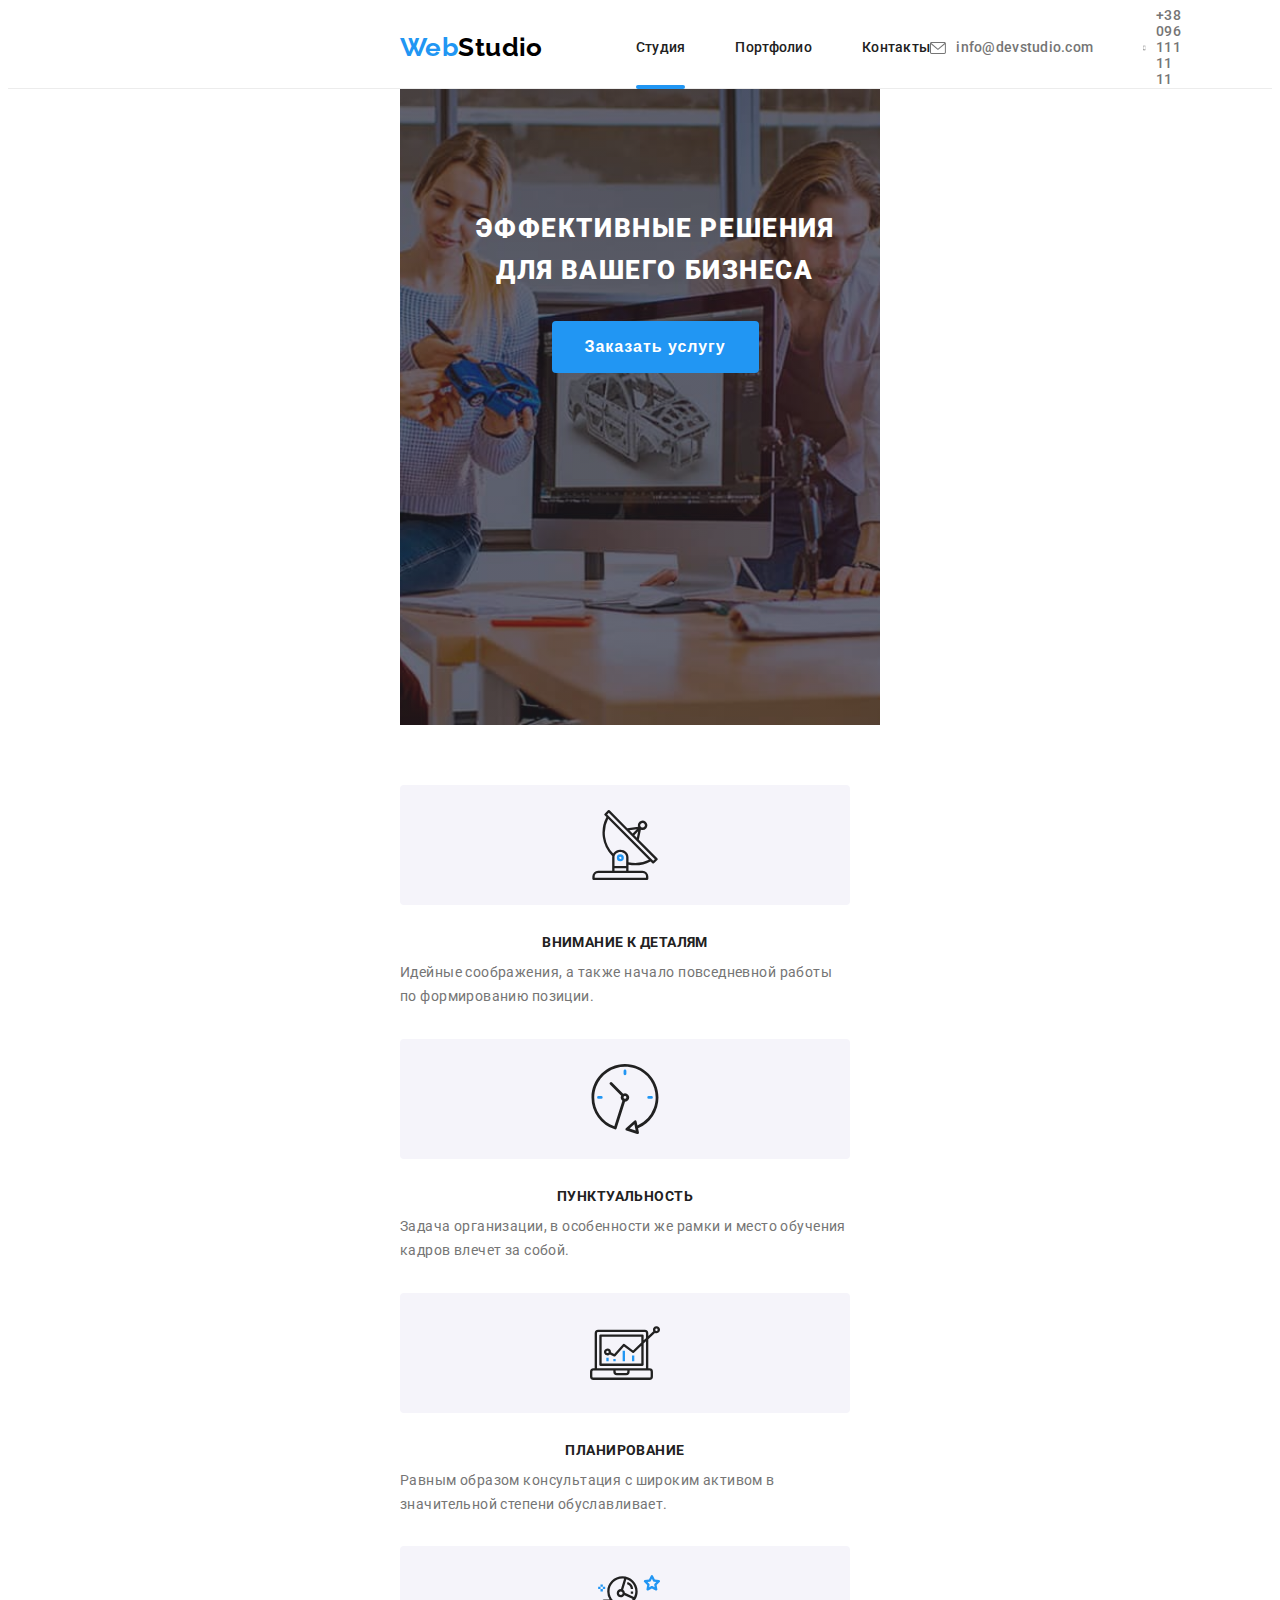
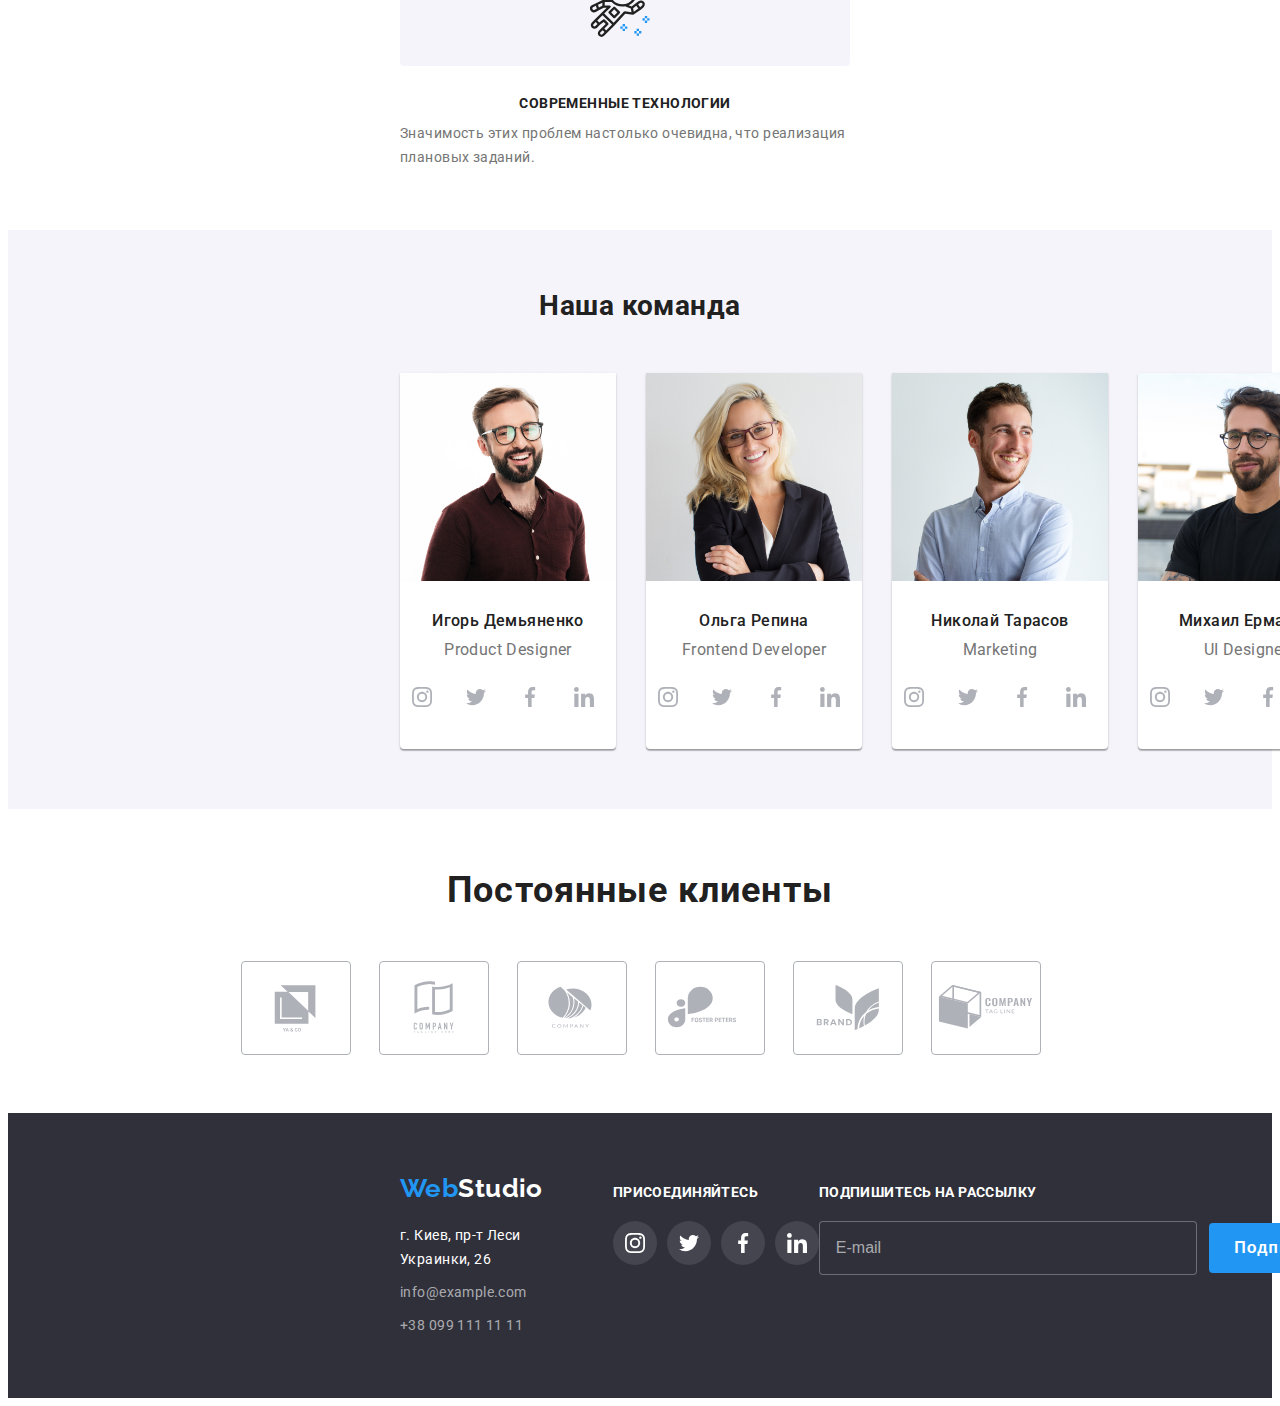
==== index.html @ e6d3505c "homework" ====
<!DOCTYPE html>
<html lang="ru">
<head>
    <meta charset="UTF-8">
    <meta http-equiv="X-UA-Compatible" content="IE=edge">
    <meta name="viewport" content="width=device-width, initial-scale=1.0">
    <title>WebStudio</title>
    <link rel="preconnect" href="https://fonts.googleapis.com">
    <link rel="preconnect" href="https://fonts.gstatic.com" crossorigin>
    <link href="https://fonts.googleapis.com/css2?family=Raleway:wght@700&family=Roboto:wght@400;500;700;900&display=swap"
        rel="stylesheet">
    <link rel="stylesheet" href="https://cdnjs.cloudflare.com/ajax/libs/modern-normalize/1.1.0/modern-normalize.min.css"
        integrity="sha512-wpPYUAdjBVSE4KJnH1VR1HeZfpl1ub8YT/NKx4PuQ5NmX2tKuGu6U/JRp5y+Y8XG2tV+wKQpNHVUX03MfMFn9Q=="
        crossorigin="anonymous" referrerpolicy="no-referrer"
    />
    <link rel="stylesheet" href="./portfolio.html">
    <link rel="stylesheet" href="./css/styles.css">
    <link rel="stylesheet" href="./css/main.min.css">
</head>
<body>
    <!--Шапка сайта-->
    <header class="header">
        <div class="container header__page">
            
                <a class="logo header__logo link" href=""><span class="logo__accent">Web</span>Studio</a>
                <nav class="nav">
                <ul class="nav__list list">
                    <li class="nav__item">
                        <a class="nav__link link current" href="./index.html" >Студия</a>
                    </li>
                    <li class="nav__item">
                        <a class="nav__link link" href="./portfolio.html" >Портфолио</a>
                    </li>
                    <li class="nav__item">
                        <a class="nav__link link" href="./index.html" >Контакты</a>
                    </li>
                </ul>
            </nav>
        
            <ul class="contacts list">
                <li class="contacts__item">
                    <a class="contacts__link link" href="mailto:info@devstudio.com">
                        <svg class="contacts__icon" width="16" height="12">
                            <use href="./images/symbol-defs.svg#icon-mail">
                            </use>
                        </svg>info@devstudio.com</a>
                </li>
                <li class="contacts__item">
                    <a class="contacts__link link" href="tel:+380961111111">
                        <svg class="contacts__icon" width="10" height="16">
                            <use href="./images/symbol-defs.svg#icon-smartphone">
                            </use>
                        </svg>+38 096 111 11 11</a>
                </li>
            </ul>
        </div>
    </header>

    <main>
        <section class="hero">
            <div class="container">
                <h1 class="hero__title ">Эффективные решения для вашего бизнеса</h1>
                <button class="hero__button" type="button" data-modal-open >Заказать услугу</button>
            </div>
        </section>

        <section class="benefits section">
            <div class="container">
                <h2 class="benefits__title visually-hidden">Наши преимущества</h2>
                <ul class="benefits__list list">
                    <li class="benefits__item">
                        <div class="benefits__icon">
                            <svg width="70" height="70">
                                <use href="./images/symbol-defs.svg#icon-antenna">
                                </use>
                            </svg>
                        </div>
                        <h3 class="benefits__top-text">Внимание к деталям</h3>
                        <p class="benefits__text">
                            Идейные соображения, а также начало повседневной работы по 
                            формированию позиции.
                        </p>
                    </li>
                    <li class="benefits__item">
                        <div class="benefits__icon">
                            <svg width="70" height="70">
                                <use href="./images/symbol-defs.svg#icon-clock">
                                </use>
                            </svg>
                        </div>
                        <h3 class="benefits__top-text">Пунктуальность</h3>
                        <p class="benefits__text">
                            Задача организации, в особенности же рамки и место 
                            обучения кадров влечет за собой.
                        </p>
                    </li>
                    <li class="benefits__item">
                        <div class="benefits__icon">
                            <svg width="70" height="70">
                                <use href="./images/symbol-defs.svg#icon-diagram">
                                </use>
                            </svg>
                        </div>
                        <h3 class="benefits__top-text">Планирование</h3>
                        <p class="benefits__text">
                            Равным образом консультация с широким активом в 
                            значительной степени обуславливает.
                        </p>
                    </li>
                    <li class="benefits__item">
                        <div class="benefits__icon">
                            <svg width="70" height="70">
                                <use href="./images/symbol-defs.svg#icon-astronaut">
                                </use>
                            </svg>
                        </div>
                        <h3 class="benefits__top-text">Современные технологии</h3>
                        <p class="benefits__text">
                            Значимость этих проблем настолько очевидна, что 
                            реализация плановых заданий.
                        </p>
                    </li> 
                </ul>
            </div>
        </section>

        <section class="about section">
            <div class="container">
                <h2 class="about__title">Чем мы занимаемся</h2>
                <ul class="about__list list">
                    <li class="about__item">
                        <img src="./images/img.jpg" alt="Разработка сайтов" width="370">
                        <p class="about__text">Десктопные приложения</p>
                    </li>
                    <li class="about__item">
                        <img src="./images/img(1).jpg" alt="Разработка приложений" width="370">
                        <p class="about__text">Мобильные приложения</p>
                    </li>
                    <li class="about__item">
                        <img src="./images/img(2).jpg" alt="Дизайн" width="370">
                        <p class="about__text">Дизайнерские решения</p>
                    </li>
                </ul>
            </div>
        </section>

        <section class="team section">
            <div class="container">
                <h2 class="team__title">Наша команда</h2>
                <ul class="team__list list">
                    <li class="team__item">
                        <img src="./images/игорь.jpg" alt="фото Игоря" width="270">
                        <div class="team__employee">
                            <h3 class="employee__top-text">Игорь Демьяненко</h3>
                            <p class="employee__text">Product Designer</p>
                            <ul class="employee__soc-list list">
                                <li class="employee__soc-item">
                                    <a href="" class="employee__soc-link link">
                                        <svg class="employee__soc-icon" width="20" height="20">
                                            <use href="./images/symbol-defs.svg#icon-instagram"></use>
                                        </svg>
                                    </a>
                                </li>
                                <li class="employee__soc-item">
                                    <a href="" class="employee__soc-link link">
                                        <svg class="employee__soc-icon" width="20" height="20">
                                            <use href="./images/symbol-defs.svg#icon-twitter"></use>
                                        </svg>
                                    </a>
                                </li>
                                <li class="employee__soc-item">
                                    <a href="" class="employee__soc-link link">
                                        <svg class="employee__soc-icon" width="20" height="20">
                                            <use href="./images/symbol-defs.svg#icon-facebook"></use>
                                        </svg>
                                    </a>
                                </li>
                                <li class="employee__soc-item">
                                    <a href="" class="employee__soc-link link">
                                        <svg class="employee__soc-icon" width="20" height="20">
                                            <use href="./images/symbol-defs.svg#icon-linkedin"></use>
                                        </svg>
                                    </a>
                                </li>
                            </ul>
                        </div>
                    </li>
                    <li class="team__item">
                        <img src="./images/ольга.jpg" alt="фото Ольги" width="270">
                        <div class="team__employee">
                            <h3 class="employee__top-text">Ольга Репина</h3>
                            <p class="employee__text">Frontend Developer</p>
                            <ul class="employee__soc-list list">
                                <li class="employee__soc-item">
                                    <a href="" class="employee__soc-link link">
                                        <svg class="employee__soc-icon" width="20" height="20">
                                            <use href="./images/symbol-defs.svg#icon-instagram"></use>
                                        </svg>
                                    </a>
                                </li>
                                <li class="employee__soc-item">
                                    <a href="" class="employee__soc-link link">
                                        <svg class="employee__soc-icon" width="20" height="20">
                                            <use href="./images/symbol-defs.svg#icon-twitter"></use>
                                        </svg>
                                    </a>
                                </li>
                                <li class="employee__soc-item">
                                    <a href="" class="employee__soc-link link">
                                        <svg class="employee__soc-icon" width="20" height="20">
                                            <use href="./images/symbol-defs.svg#icon-facebook"></use>
                                        </svg>
                                    </a>
                                </li>
                                <li class="employee__soc-item">
                                    <a href="" class="employee__soc-link link">
                                        <svg class="employee__soc-icon" width="20" height="20">
                                            <use href="./images/symbol-defs.svg#icon-linkedin"></use>
                                        </svg>
                                    </a>
                                </li>
                            </ul>
                        </div>
                    </li>
                    <li class="team__item">
                        <img src="./images/николай.jpg" alt="фото Николая" width="270">
                        <div class="team__employee">
                            <h3 class="employee__top-text">Николай Тарасов</h3>
                            <p class="employee__text">Marketing</p>
                            <ul class="employee__soc-list list">
                                <li class="employee__soc-item">
                                    <a href="" class="employee__soc-link link">
                                        <svg class="employee__soc-icon" width="20" height="20">
                                            <use href="./images/symbol-defs.svg#icon-instagram"></use>
                                        </svg>
                                    </a>
                                </li>
                                <li class="employee__soc-item">
                                    <a href="" class="employee__soc-link link">
                                        <svg class="employee__soc-icon" width="20" height="20">
                                            <use href="./images/symbol-defs.svg#icon-twitter"></use>
                                        </svg>
                                    </a>
                                </li>
                                <li class="employee__soc-item">
                                    <a href="" class="employee__soc-link link">
                                        <svg class="employee__soc-icon" width="20" height="20">
                                            <use href="./images/symbol-defs.svg#icon-facebook"></use>
                                        </svg>
                                    </a>
                                </li>
                                <li class="employee__soc-item">
                                    <a href="" class="employee__soc-link link">
                                        <svg class="employee__soc-icon" width="20" height="20">
                                            <use href="./images/symbol-defs.svg#icon-linkedin"></use>
                                        </svg>
                                    </a>
                                </li>
                            </ul>
                        </div>
                    </li>
                    <li class="team__item">
                        <img src="./images/михаил.jpg" alt="фото Михаила" width="270">
                        <div class="team__employee">
                            <h3 class="employee__top-text">Михаил Ермаков</h3>
                            <p class="employee__text">UI Designer</p>
                            <ul class="employee__soc-list list">
                                <li class="employee__soc-item">
                                    <a href="" class="employee__soc-link link">
                                        <svg class="employee__soc-icon" width="20" height="20">
                                            <use href="./images/symbol-defs.svg#icon-instagram"></use>
                                        </svg>
                                    </a>
                                </li>
                                <li class="employee__soc-item">
                                    <a href="" class="employee__soc-link link">
                                        <svg class="employee__soc-icon" width="20" height="20">
                                            <use href="./images/symbol-defs.svg#icon-twitter"></use>
                                        </svg>
                                    </a>
                                </li>
                                <li class="employee__soc-item">
                                    <a href="" class="employee__soc-link link">
                                        <svg class="employee__soc-icon" width="20" height="20">
                                            <use href="./images/symbol-defs.svg#icon-facebook"></use>
                                        </svg>
                                    </a>
                                </li>
                                <li class="employee__soc-item">
                                    <a href="" class="employee__soc-link link">
                                        <svg class="employee__soc-icon" width="20" height="20">
                                            <use href="./images/symbol-defs.svg#icon-linkedin"></use>
                                        </svg>
                                    </a>
                                </li>
                            </ul>
                        </div>
                    </li>
                </ul>
            </div>
        </section>

        <section class="clients section">
            <div class="container">
                <h2 class="clients__title">Постоянные клиенты</h2>
                <ul class="clients__list list">
                    <li class="clients__item">
                        <a href="" class="clients__link">
                            <svg class="clients__icon" width="106" height="60">
                                <use href="./images/symbol-defs.svg#icon-logo1"></use>
                            </svg>
                        </a>
                    </li>
                    <li class="clients__item">
                        <a href="" class="clients__link">
                            <svg class="clients__icon" width="106" height="60">
                                <use href="./images/symbol-defs.svg#icon-logo2"></use>
                            </svg>
                        </a>
                    </li>
                    <li class="clients__item">
                        <a href="" class="clients__link">
                            <svg class="clients__icon" width="106" height="60">
                                <use href="./images/symbol-defs.svg#icon-logo3"></use>
                            </svg>
                        </a>
                    </li>
                    <li class="clients__item">
                        <a href="" class="clients__link">
                            <svg class="clients__icon" width="106" height="60">
                                <use href="./images/symbol-defs.svg#icon-logo4"></use>
                            </svg>
                        </a>
                    </li>
                    <li class="clients__item">
                        <a href="" class="clients__link">
                            <svg class="clients__icon" width="106" height="60">
                                <use href="./images/symbol-defs.svg#icon-logo5"></use>
                            </svg>
                        </a>
                    </li>
                    <li class="clients__item">
                        <a href="" class="clients__link">
                            <svg class="clients__icon" width="106" height="60">
                                <use href="./images/symbol-defs.svg#icon-logo6"></use>
                            </svg>
                        </a>
                    </li>
                </ul>

            </div>
        </section>
    </main>

    <footer class="footer">
        <div class="footer__section container">
            <div class="footer__container">
                <a class="logo footer__logo link" href=""><span class="logo__accent">Web</span>Studio</a>
                <address class="footer__adress">
                    <ul class="footer__list list">
                        <li class="footer__item">
                            <a class="footer__geo link" href="https://goo.gl/maps/PQfRKby8spTvdr187" target="_blank" 
                            rel="noopener nofolow noreferrer">г. Киев, пр-т Леси Украинки, 26</a>
                        </li>
                        <li class="footer__item">
                            <a class="footer__link link" href="mailto:info@example.com">info@example.com</a>
                        </li>
                        <li class="footer__item">
                            <a class="footer__link link" href="tel:+380991111111">+38 099 111 11 11</a>
                        </li>
                    </ul>
                </address>
            </div>

            <div class=" footer__soc">
                <p class="footer__soc-text">
                    присоединяйтесь</p>
                <ul class="footer__soc-list list">
                    <li class="footer__soc-item">
                        <a class="footer__soc-link" href="">
                            <svg class="footer__soc-icon" width="20" height="20">
                                <use href="./images/symbol-defs.svg#icon-instagram">
                                </use>
                            </svg>
                        </a>
                    </li>
                    <li class="footer__soc-item">
                        <a class="footer__soc-link" href="">
                            <svg class="footer__soc-icon" width="20" height="20">
                                <use href="./images/symbol-defs.svg#icon-twitter">
                                </use>
                            </svg>
                        </a>
                    </li>
                    <li class="footer__soc-item">
                        <a class="footer__soc-link" href="">
                            <svg class="footer__soc-icon" width="20" height="20">
                                <use href="./images/symbol-defs.svg#icon-facebook">
                                </use>
                            </svg>
                        </a>
                    </li>
                    <li class="footer__soc-item">
                        <a class="footer__soc-link" href="">
                            <svg class="footer__soc-icon" width="20" height="20">
                                <use href="./images/symbol-defs.svg#icon-linkedin">
                                </use>
                            </svg>
                        </a>
                    </li>
                </ul>
            </div>

            <form class="form__subscribe">
                <p class="form__subscribe-text">
                Подпишитесь на рассылку</p>
                <div class="form__subscribe-field">
                    <label class="form__subscribe-label">
                        <input 
                        type="email"
                        class="form__subscribe-input" 
                        name="email" 
                        placeholder="E-mail"/>
                    </label>
                    
                    <button type="submit" class="subscribe__button">
                        Подписаться
                        <svg class="subscribe__button-icon" width="24" height="24">
                            <use href="./images/symbol-defs.svg#icon-send"></use>
                        </svg>   
                    </button>
                </div>
            </form>
        </div>
    </footer>

    <div class="backdrop is-hidden" data-modal>
        <div class="modal">
            <button type="button" class="modal__button" data-modal-close>
                <svg class="icon-close" width="18" height="18">
                    <use href="./images/symbol-defs.svg#icon-close-black"></use>
                </svg>
            </button>

            <form class="modal__form">
                <p class="modal__form-text">Оставьте свои данные, мы вам перезвоним</p>
                <div class="modal__field">
                    <label class="modal__label">Имя
                        <span class="input__wrap">
                            <input 
                            type="text"
                            class="modal__input"
                            name="user-name"
                            placeholder=" "/>
                            <svg class="icon__user" width="18" height="18">
                                <use href="./images/symbol-defs.svg#icon-person-black"></use>
                            </svg>
                        </span>
                    </label>
                </div>

                <div class="modal__field">
                    <label class="modal__label">Телефон
                        <span class="input__wrap">
                        <input 
                        type="tel"
                        class="modal__input"
                        name="user-tel"
                        placeholder=" "/>
                        <svg class="icon__user" width="18" height="18">
                            <use href="./images/symbol-defs.svg#icon-phone-black"></use>
                        </svg>
                    </span>
                    </label>
                </div>

                <div class="modal__field">
                    <label class="modal__label">Почта
                        <span class="input__wrap">
                            <input 
                            type="email"
                            class="modal__input"
                            name="user-email"
                            placeholder=" "/>
                            <svg class="icon__user" width="18" height="18">
                            <use href="./images/symbol-defs.svg#icon-email-black"></use>
                            </svg>
                        </span>
                    </label>
                </div>

                <div class="modal__field">
                    <label class="modal__label">
                        Комментарий
                        <textarea 
                        name="user-text"
                        class="user__comment"
                        id="user-text"
                        placeholder="Введите текст"
                        ></textarea>
                    </label>
                </div>

                <div class="modal__field form__check">
                    <label class="checkbox__label">
                        <input 
                        type="checkbox"
                        class="checkbox__input visually-hidden"
                        name="privacy"
                        value="true"/>
                        <span class="checkbox__icon">
                            <svg class="icon__check" width="11" height="8">
                                <use href="./images/symbol-defs.svg#icon-check"></use>
                            </svg>
                        </span>
                        Соглашаюсь с рассылкой и принимаю 
                        <a class="chekbox__link" href="">Условия договора
                        </a>
                            
                    </label>
                </div>

                <button class="form-modal__button" type="submit">
                Отправить</button>

            </form>
        </div>

    </div>
    <script src="./js/modal.js"></script>
</body>
</html>
---- css/main.min.css ----
:root{--main-text-color: #757575;--second-text-color: #212121;--accent-color: #2196F3;--white-text-color: #FFFFFF;--black-text-color: #000000;--main-background-color: #FFFFFF;--second-background-color: #2F303A;--third-background-color: #2196F3;--footer-color: rgba(255, 255, 255, 0.6);--typical-mrg: 30px;--main-cubic: cubic-bezier(0.4, 0, 0.2, 1);--main-duration: 250ms}p,h1,h2,h3,h4,h5,h6{margin:0}ul,ol{margin:0;padding-left:0}body{font-family:"Roboto","Raleway",sans-serif;font-size:14px;letter-spacing:.03em;color:var(--second-text-color)}.list{list-style:none}.link{text-decoration:none}img{display:block;max-width:100%;height:auto}.section{padding-top:94px;padding-bottom:94px}@media screen and (min-width: 480px){.section{padding-top:60px;padding-bottom:60px}}.current{color:var(--accent-color)}.current::after{content:"";position:absolute;width:100%;height:4px;background-color:var(--third-background-color);border-radius:2px;left:0;bottom:-1px}.container{width:100%;margin:0 auto;padding-left:15px;padding-right:15px}@media screen and (min-width: 480px){.container{width:480px}}button{cursor:pointer;display:block;margin:0 auto;border-radius:4px;text-align:center}.logo{font-family:"Raleway",sans-serif;font-style:normal;font-weight:700;font-size:26px;line-height:1.19}.visually-hidden{position:absolute;width:1px;height:1px;margin:-1px;border:0;padding:0;white-space:nowrap;clip-path:inset(100%);clip:rect(0 0 0 0);overflow:hidden}.is-hidden{visibility:hidden;opacity:0;pointer-events:none}.backdrop{position:fixed;top:0;width:100%;height:100%;background-color:rgba(0,0,0,.2);transition-property:opacity,visibility;transition-duration:var(--main-duration);transition-timing-function:var(--main-cubic)}.modal{position:absolute;top:50%;left:50%;padding:40px;transform:translate(-50%, -50%) scale(1);width:528px;min-height:581px;background-color:var(--main-background-color);border-radius:4px;box-shadow:0px 1px 3px rgba(0,0,0,.12),0px 1px 1px rgba(0,0,0,.14),0px 2px 1px rgba(0,0,0,.2);transition-property:transform;transition-duration:var(--main-duration);transition-timing-function:var(--main-cubic)}.backdrop.is-hidden .modal{transform:translate(-50%, -50%) scale(0)}.modal__button{position:absolute;top:8px;right:8px;width:30px;height:30px;display:flex;align-items:center;justify-content:center;background-color:var(--main-background-color);border:1px solid rgba(0,0,0,.1);border-radius:50%;box-shadow:0px 4px 4px rgba(0,0,0,.25);transition-property:transform;transition-duration:var(--main-duration);transition-timing-function:var(--main-cubic)}.modal__button:hover,.modal__button:focus{fill:var(--accent-color)}.modal__form-text{margin-bottom:12px;font-weight:700;font-size:20px;line-height:1.15;text-align:center;letter-spacing:.03em;color:var(--second-text-color)}.modal__field{margin-bottom:10px}.modal__label{font-size:12px;line-height:1.16;letter-spacing:.01em;color:var(--main-text-color)}.input__wrap{position:relative;margin-top:4px}.modal__input{width:100%;height:40px;padding-left:42px;border:1px solid rgba(33,33,33,.2);border-radius:4px;outline:rgba(0,0,0,0);transition-property:border-color;transition-duration:var(--main-duration);transition-timing-function:var(--main-cubic)}.modal__input:hover,.modal__input:focus{border-color:var(--third-background-color)}.icon__user{position:absolute;top:50%;left:12px;transform:translateY(-50%);color:var(--second-text-color)}.modal__input:hover+.icon__user,.modal__input:focus+.icon__user{fill:var(--accent-color)}.user__comment{width:100%;height:120px;margin-top:4px;padding-top:12px;padding-left:16px;resize:none;font-size:12px;line-height:1.16;letter-spacing:.01em;border:1px solid rgba(33,33,33,.2);border-radius:4px;outline:rgba(0,0,0,0);transition-property:border-color;transition-duration:var(--main-duration);transition-timing-function:var(--main-cubic)}.user__comment:hover,.user__comment:focus{border-color:var(--third-background-color)}.user__comment::placeholder{color:rgba(117,117,117,.5)}.form__check{position:relative;margin-bottom:var(--typical-mrg)}.checkbox__label{display:flex;justify-content:center;align-items:center;margin-left:8px;font-size:14px;line-height:1.71;color:var(--main-text-color)}.checkbox__input{transition-property:border-color;transition-duration:var(--main-duration);transition-timing-function:var(--main-cubic)}.checkbox__icon{position:absolute;top:4px;left:5px;width:16px;height:15px}.checkbox__input:checked+.checkbox__icon{fill:#fff;background-color:var(--third-background-color);border:none;border-radius:3px}.icon__check{position:absolute;width:16px;height:15px;border:2px solid var(--second-text-color);border-radius:3px;fill:rgba(0,0,0,0)}.checkbox__input:hover+.checkbox__icon .icon__check,.checkbox__input:focus+.checkbox__icon .icon__check{border-color:var(--third-background-color)}.checkbox__input:checked+.checkbox__icon .icon__check{border:none}.chekbox__link{margin-left:4px;color:var(--accent-color)}.form-modal__button{width:200px;height:50px;padding:10px 55px 10px 56px;font-weight:700;font-size:16px;line-height:1.88;letter-spacing:.06em;border-radius:4px;border:1px solid rgba(0,0,0,0);display:flex;align-items:center;text-align:center;color:var(--white-text-color);background-color:var(--third-background-color);transition-property:box-shadow;transition-duration:var(--main-duration);transition-timing-function:var(--main-cubic)}.form-modal__button:hover,.form-modal__button:focus{box-shadow:0px 4px 4px rgba(0,0,0,.15)}.header{border-bottom:1px solid #ececec}.header__page{display:flex;align-items:center}.header__logo{padding-top:24px;padding-bottom:25px;margin-right:93px;color:var(--black-text-color)}.logo__accent{color:var(--accent-color)}.nav__list{display:flex;align-items:center}.nav__item:not(:last-child){margin-right:50px}.nav__link{display:block;padding-top:32px;padding-bottom:32px;position:relative;font-weight:500;line-height:1.14;letter-spacing:.02em;color:var(--second-text-color);transition-property:background-color;transition-duration:var(--main-duration);transition-timing-function:var(--main-cubic)}.nav__link:hover,.nav__link:focus{color:var(--accent-color)}.contacts{display:flex;justify-content:center;align-items:center;margin-left:auto}.contacts__icon{margin-right:10px;fill:currentColor}.contacts__link{display:flex;align-items:center;font-weight:500;line-height:1.14;letter-spacing:.02em;color:var(--main-text-color);transition-property:background-color;transition-duration:var(--main-duration);transition-timing-function:var(--main-cubic)}.contacts__link:hover,.contacts__link:focus{color:var(--accent-color)}.contacts__item:not(:last-child){margin-right:50px}.hero{text-align:center;max-width:1600px;margin:0 auto;background-color:#c4c4c4;background-image:linear-gradient(rgba(47, 48, 58, 0.4), rgba(47, 48, 58, 0.4)),url(../images/hero-bg.jpg);background-repeat:no-repeat;background-position:center;background-size:cover}@media screen and (min-width: 480px){.hero{width:480px;height:400px;padding-top:118px;padding-bottom:118px}}@media screen and (min-width: 480px){.hero__title{width:360px;margin:0 auto;font-weight:900;font-size:26px;line-height:1.62;letter-spacing:.06em;text-transform:uppercase;color:var(--white-text-color);margin-bottom:var(--typical-mrg)}}.hero__button{display:inline-block;border:1px solid rgba(0,0,0,0);border-radius:4px;padding:10px 32px;min-width:136px;font-weight:700;font-size:16px;line-height:1.88;letter-spacing:.06em;text-align:center;color:var(--white-text-color);background-color:var(--third-background-color)}@media screen and (min-width: 480px){.benefits__list{display:flex;flex-wrap:wrap;margin-right:-30px;margin-bottom:-30px}}.benefits__item{margin-right:30px}.benefits__icon{display:flex;justify-content:center;align-items:center;width:270px;height:120px;margin-bottom:var(--typical-mrg);border-radius:4px;background-color:#f5f4fa}@media screen and (min-width: 480px){.benefits__icon{width:450px}}.benefits__top-text{font-weight:700;font-size:13px;line-height:1.14;text-transform:uppercase;margin-bottom:10px}@media screen and (min-width: 480px){.benefits__top-text{text-align:center;font-size:14px}}.benefits__text{max-width:270px;line-height:1.71;color:var(--main-text-color)}@media screen and (min-width: 480px){.benefits__text{max-width:450px;margin-bottom:30px}}.about{display:none;padding-top:0}.about__title{font-weight:700;font-size:36px;line-height:1.17;text-align:center;margin-bottom:50px}.about__list{display:flex}.about__item{position:relative}.about__item:not(:last-child){margin-right:var(--typical-mrg)}.about__text{position:absolute;bottom:0;display:flex;justify-content:center;align-items:center;color:var(--white-text-color);background:rgba(47,48,58,.8);box-shadow:0px 4px 4px rgba(0,0,0,.25);width:100%;height:70px;font-weight:700;font-size:14px;line-height:1.14;text-transform:uppercase}.team{background-color:#f5f4fa}.team__title{font-weight:700;font-size:36px;line-height:1.17;text-align:center;margin-bottom:50px}@media screen and (min-width: 480px){.team__title{font-size:28px}}.team__list{display:flex;justify-content:space-between}.team__item{background-color:var(--main-background-color);box-shadow:0px 1px 3px rgba(0,0,0,.12),0px 1px 1px rgba(0,0,0,.14),0px 2px 1px rgba(0,0,0,.2);border-radius:0px 0px 4px 4px}.team__item:not(:last-child){margin-right:var(--typical-mrg)}.team__employee{padding-top:30px;padding-bottom:30px}.employee__top-text{font-weight:500;font-size:16px;line-height:1.19;text-align:center;margin-bottom:10px}.employee__text{margin-bottom:var(--typical-mrg);font-size:16px;line-height:1.19;text-align:center;color:var(--main-text-color);margin-bottom:16px}.employee__soc-list{display:flex;justify-content:center}.employee__soc-item{width:44px;height:44px;margin-right:10px;background-color:var(--main-background-color);border-radius:50%;display:flex;justify-content:center;align-items:center;transition-property:background-color;transition-duration:var(--main-duration);transition-timing-function:var(--main-cubic)}.employee__soc-link{width:100%;height:100%;border-radius:50%;color:#afb1b8;display:flex;justify-content:center;align-items:center}.employee__soc-link:hover,.employee__soc-link:focus{background-color:var(--third-background-color);color:#fff}.employee__soc-icon{fill:currentColor}.clients__title{font-weight:700;font-size:36px;line-height:1.17;text-align:center;letter-spacing:.03em;color:var(--second-text-color);margin-bottom:50px}.clients__list{display:flex;justify-content:center}.clients__item{width:170px;height:92px}.clients__item:not(:last-child){margin-right:var(--typical-mrg)}.clients__link{display:flex;justify-content:center;align-items:center;border:1px solid #afb1b8;border-radius:4px;width:100%;height:100%;color:#afb1b8;transition-property:border-color,color;transition-duration:var(--main-duration);transition-timing-function:var(--main-cubic)}.clients__link:hover,.clients__link:focus{color:var(--accent-color);border-color:var(--accent-color)}.clients__icon{fill:currentColor}.footer{background-color:var(--second-background-color);padding-top:60px;padding-bottom:60px;display:flex;align-items:baseline}.footer__section{display:flex;align-items:baseline}.footer__container{margin-right:70px}.footer__logo{display:block;margin-bottom:20px;color:var(--white-text-color)}.footer__item:not(:last-child){margin-bottom:9px}.footer__geo{line-height:1.71;font-style:normal;color:var(--white-text-color);transition-property:background-color;transition-duration:var(--main-duration);transition-timing-function:var(--main-cubic)}.footer__geo:hover,.footer__geo:focus{color:var(--accent-color)}.footer__link{line-height:1.71;font-style:normal;color:var(--footer-color);transition-property:background-color;transition-duration:var(--main-duration);transition-timing-function:var(--main-cubic)}.footer__link:hover,.footer__link:focus{color:var(--accent-color)}.footer__soc{margin-right:auto}.footer__soc-text{font-family:"Roboto",sans-serif;font-weight:700;font-size:14px;line-height:1.14;letter-spacing:.03em;text-transform:uppercase;color:var(--white-text-color);margin-bottom:20px}.footer__soc-list{display:flex}.footer__soc-item{width:44px;height:44px;background-color:rgba(255,255,255,.1);border-radius:50%;display:flex;justify-content:center;align-items:center;transition-property:background-color;transition-duration:var(--main-duration);transition-timing-function:var(--main-cubic)}.footer__soc-item:not(:last-child){margin-right:10px}.footer__soc-item:hover,.footer__soc-item:focus{background-color:var(--third-background-color)}.footer__soc-link{display:flex;justify-content:center;align-items:center}.footer__soc-icon{fill:#fff}.form__subscribe-text{margin-bottom:20px;font-weight:700;font-size:14px;line-height:1.14;letter-spacing:.03em;text-transform:uppercase;color:var(--white-text-color)}.form__subscribe-field{display:flex;justify-content:center;align-items:center}.form__subscribe-input{width:358px;height:50px;padding-left:16px;margin-right:12px;color:var(--white-text-color);background-color:var(--second-background-color);border:1px solid rgba(255,255,255,.3);border-radius:4px;outline:none}.form__subscribe-input::placeholder{font-size:16px;color:rgba(255,255,255,.6)}.subscribe__button{display:flex;justify-content:center;align-items:center;width:200px;height:50px;font-weight:700;font-size:16px;line-height:1.88;letter-spacing:.06em;color:var(--white-text-color);background-color:var(--third-background-color);border-radius:4px;border:none;transition-property:box-shadow;transition-duration:var(--main-duration);transition-timing-function:var(--main-cubic)}.subscribe__button:hover,.subscribe__button:focus{box-shadow:0px 4px 4px rgba(0,0,0,.15)}.subscribe__button-icon{margin-left:10px}.filter__list{display:flex;justify-content:center;margin-bottom:50px}.filter__item:not(:last-child){margin-right:8px}.filter__button{padding:6px 22px;font-family:"Roboto",sans-serif;font-style:normal;font-weight:500;font-size:16px;line-height:1.62;text-align:center;background-color:#f5f4fa;border:1px solid rgba(0,0,0,0);transition-property:background-color;transition-duration:var(--main-duration);transition-timing-function:var(--main-cubic)}.filter__button:hover,.filter__button:focus{color:var(--white-text-color);background-color:var(--accent-color);box-shadow:0px 3px 1px rgba(0,0,0,.1),0px 1px 2px rgba(0,0,0,.08),0px 2px 2px rgba(0,0,0,.12);border-radius:4px}.examples__list{display:flex;flex-wrap:wrap;margin-right:calc(-1*var(--typical-mrg));margin-bottom:calc(-1*var(--typical-mrg))}.examples__item{flex-basis:calc(33.3333333333% - var(--typical-mrg));margin-right:var(--typical-mrg);margin-bottom:var(--typical-mrg)}.examples__link{display:block;transition-property:background-color;transition-duration:var(--main-duration);transition-timing-function:var(--main-cubic)}.examples__link:hover,.examples__link:focus{box-shadow:0px 1px 1px rgba(0,0,0,.12),0px 4px 4px rgba(0,0,0,.06),1px 4px 6px rgba(0,0,0,.16)}.examples__thumb{position:relative;overflow:hidden}.examples__thumb-text{position:absolute;top:0;left:0;width:100%;height:100%;padding:63px 24px;transform:translateY(100%);font-family:"Roboto",sans-serif;font-style:normal;font-weight:400;font-size:18px;line-height:1.56;letter-spacing:.03em;color:var(--white-text-color);background:rgba(33,150,243,.9);transition-property:transform;transition-duration:var(--main-duration);transition-timing-function:var(--main-cubic)}.examples__link:hover .examples__thumb-text,.examples__link:focus .examples__thumb-text{transform:translateY(0);box-shadow:0px 1px 1px rgba(0,0,0,.12),0px 4px 4px rgba(0,0,0,.06),1px 4px 6px rgba(0,0,0,.16)}.examples__content{padding:20px 24px;border-left:1px solid #eee;border-right:1px solid #eee;border-bottom:1px solid #eee}.examples__title{font-size:18px;line-height:2;letter-spacing:.06em;margin-bottom:4px;color:var(--second-text-color)}.examples__subtitle{font-size:16px;line-height:1.88;color:var(--main-text-color)}/*# sourceMappingURL=main.min.css.map */
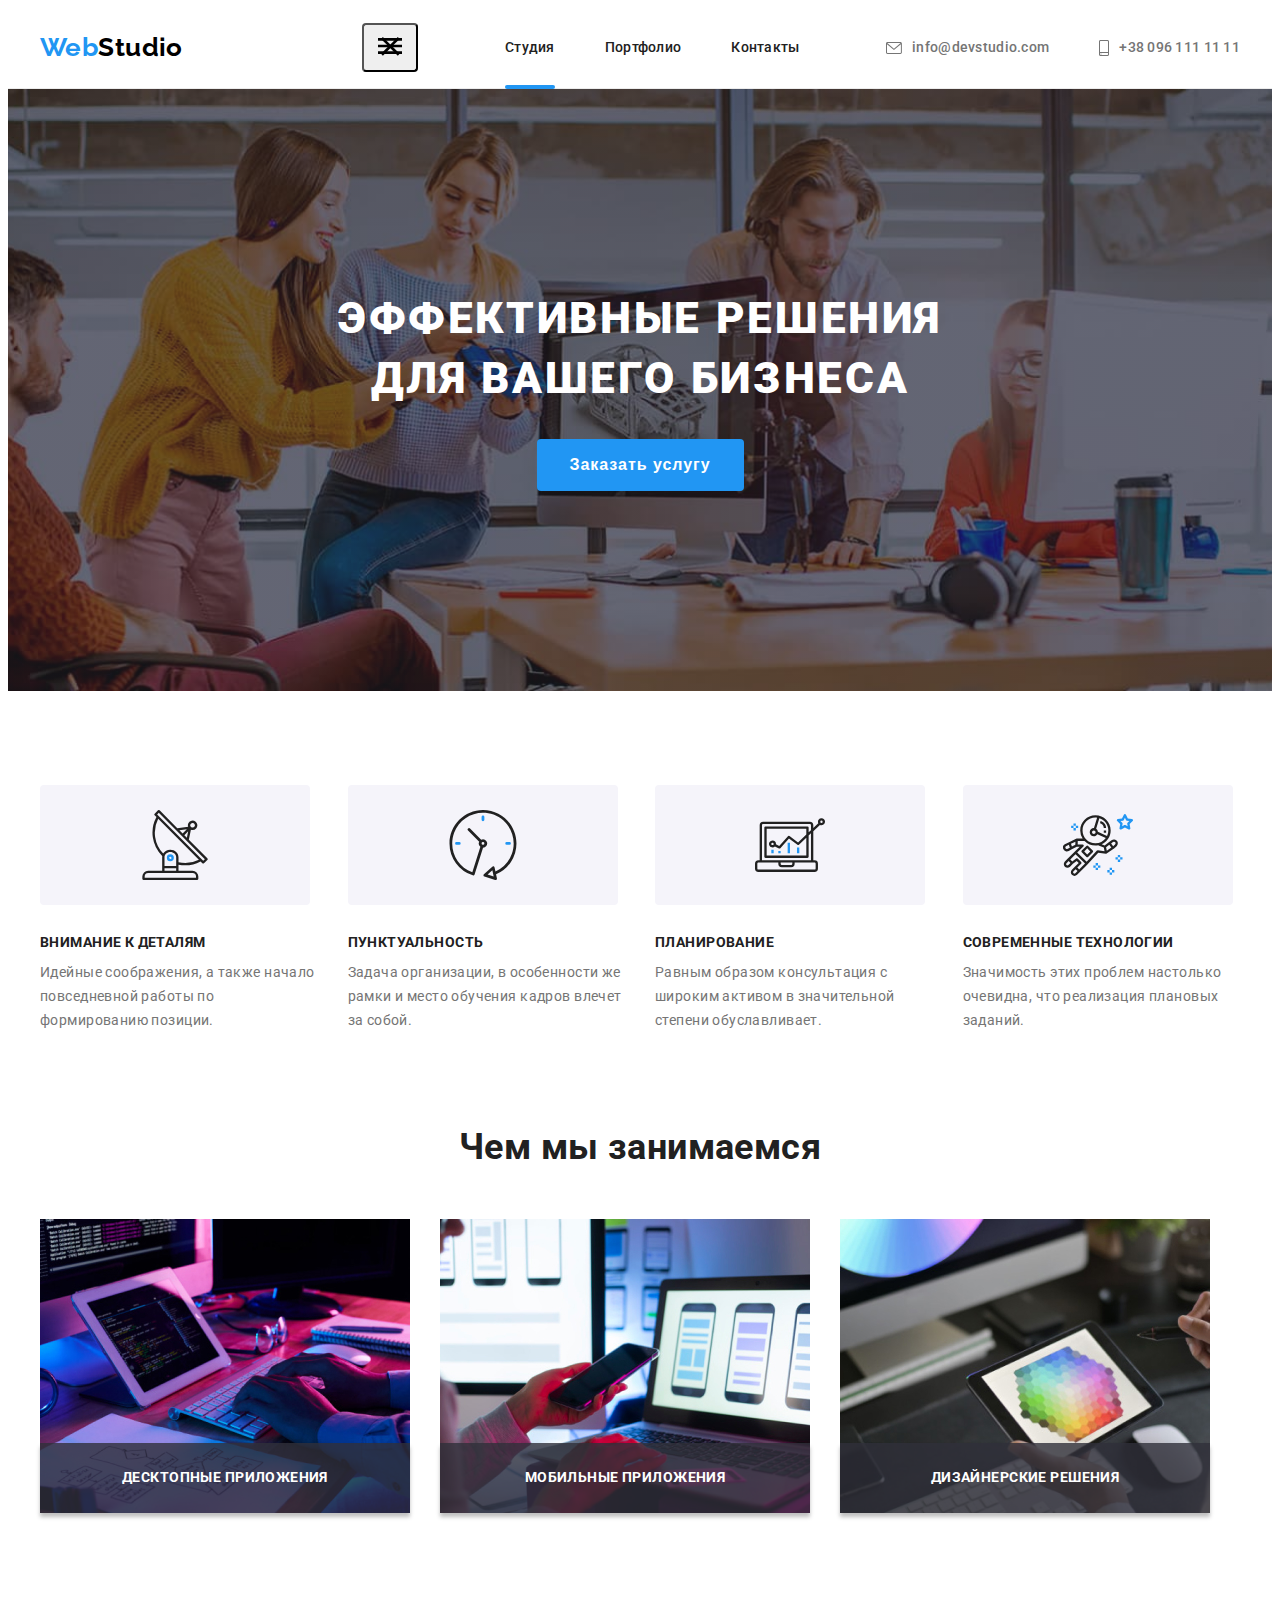
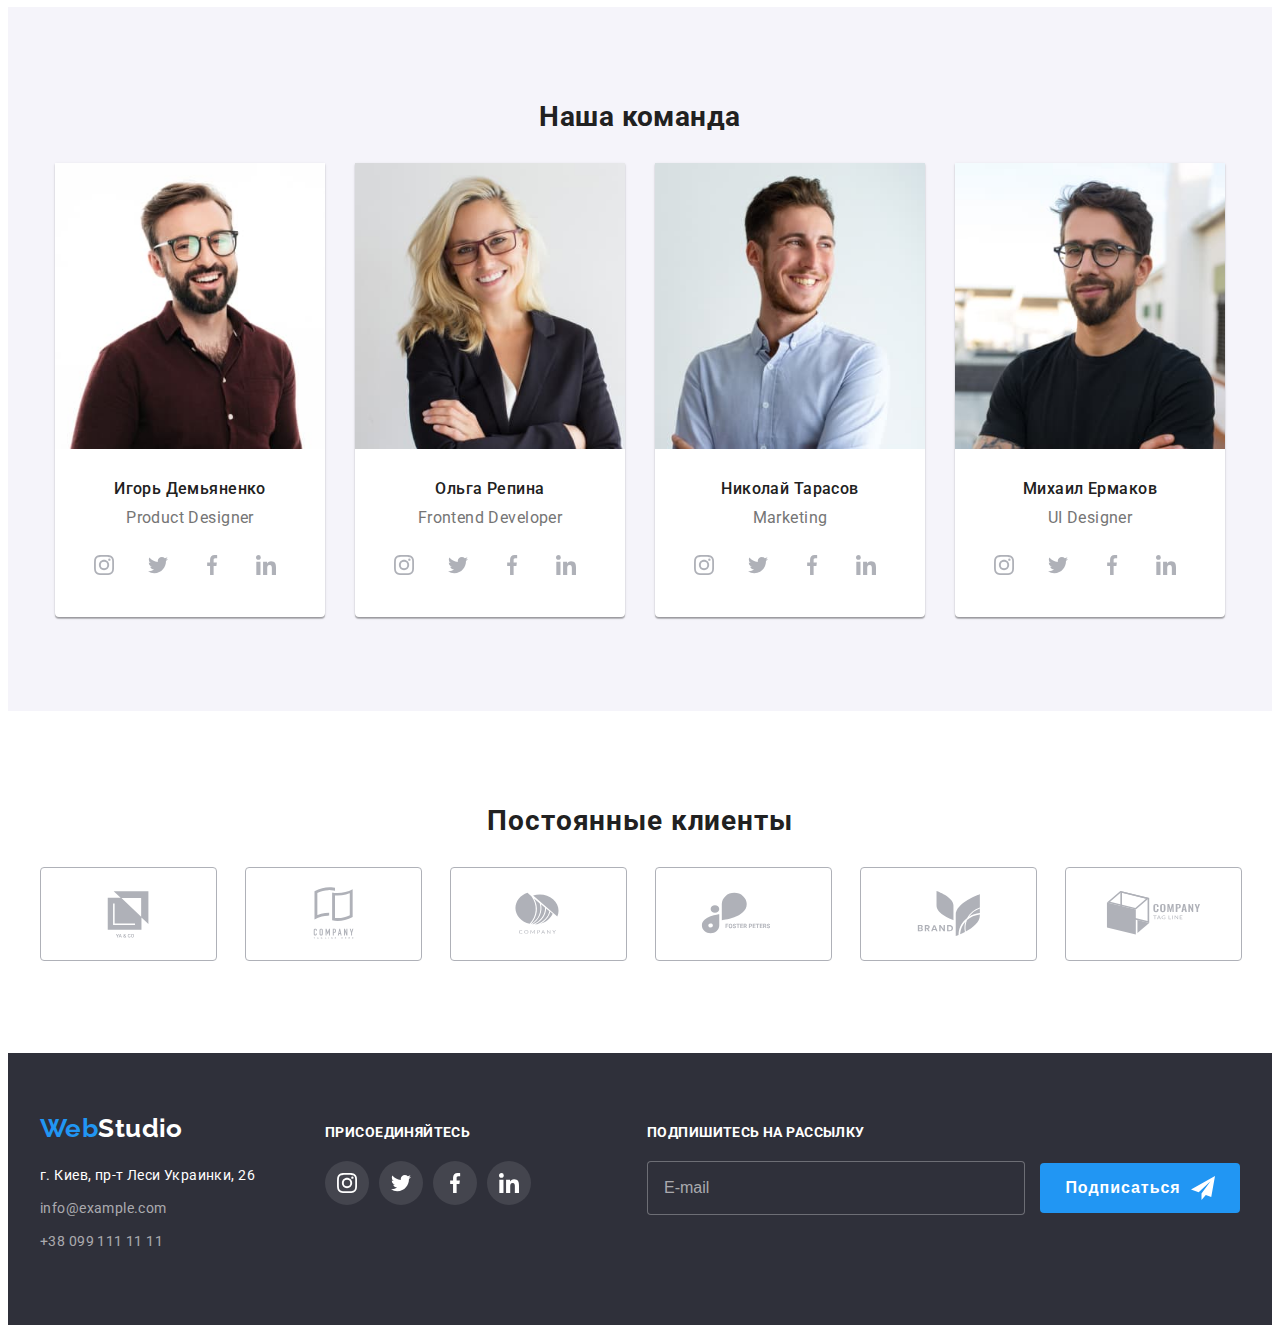
==== commit 50e94926: "homework" ====
--- a/index.html
+++ b/index.html
@@ -23,6 +23,14 @@
         <div class="container header__page">
             
                 <a class="logo header__logo link" href=""><span class="logo__accent">Web</span>Studio</a>
+
+                <button type="button" class="menu-button" data-menu-button aria-expanded="false">
+                    <svg class="mobile-menu" width="40" height="40" aria-label="Переключатель мобильного меню">
+                        <use href="./images/symbol-defs.svg#icon-mobile-menu"></use>
+                        <use href="./images/symbol-defs.svg#icon-mobile-menu-close"></use>
+                    </svg>
+                </button>
+
                 <nav class="nav">
                 <ul class="nav__list list">
                     <li class="nav__item">
@@ -59,7 +67,7 @@
     <main>
         <section class="hero">
             <div class="container">
-                <h1 class="hero__title ">Эффективные решения для вашего бизнеса</h1>
+                <h1 class="hero__title">Эффективные решения для вашего бизнеса</h1>
                 <button class="hero__button" type="button" data-modal-open >Заказать услугу</button>
             </div>
         </section>
@@ -149,7 +157,16 @@
                 <h2 class="team__title">Наша команда</h2>
                 <ul class="team__list list">
                     <li class="team__item">
-                        <img src="./images/игорь.jpg" alt="фото Игоря" width="270">
+                        <picture>
+                            <source srcset="./images/team1-desktop.jpg 270w, 
+                            ./images/team1-tablet.jpg 354w, 
+                            ./images/team1-mobile.jpg 450w, 
+                            ./images/team1-desktop@2x.jpg 540w, 
+                            ./images/team1-tablet@2x.jpg 708w, 
+                            ./images/team1-mobile@2x.jpg 900w"
+                            sizes="(min-width: 1200px) 25vw, (min-width: 768px) 50vw, 100vw">
+                            <img src="./images/team1-desktop.jpg" alt="фото Игоря">
+                        </picture>
                         <div class="team__employee">
                             <h3 class="employee__top-text">Игорь Демьяненко</h3>
                             <p class="employee__text">Product Designer</p>
@@ -186,7 +203,16 @@
                         </div>
                     </li>
                     <li class="team__item">
-                        <img src="./images/ольга.jpg" alt="фото Ольги" width="270">
+                        <picture>
+                            <source srcset="./images/team2-desktop.jpg 270w, 
+                            ./images/team2-tablet.jpg 354w, 
+                            ./images/team2-mobile.jpg 450w, 
+                            ./images/team2-desktop@2x.jpg 540w, 
+                            ./images/team2-tablet@2x.jpg 708w,
+                            ./images/team2-mobile@2x.jpg 900w"
+                            sizes="(min-width: 1200px) 25vw, (min-width: 768px) 50vw, 100vw">
+                            <img src="./images/team2-desktop.jpg" alt="фото Ольги">
+                        </picture>
                         <div class="team__employee">
                             <h3 class="employee__top-text">Ольга Репина</h3>
                             <p class="employee__text">Frontend Developer</p>
@@ -223,7 +249,16 @@
                         </div>
                     </li>
                     <li class="team__item">
-                        <img src="./images/николай.jpg" alt="фото Николая" width="270">
+                        <picture>
+                            <source srcset="./images/team3-desktop.jpg 270w, 
+                            ./images/team3-tablet.jpg 354w, 
+                            ./images/team3-mobile.jpg 450w, 
+                            ./images/team3-desktop@2x.jpg 540w, 
+                            ./images/team3-tablet@2x.jpg 708w,
+                            ./images/team3-mobile@2x.jpg 900w"
+                            sizes="(min-width: 1200px) 25vw, (min-width: 768px) 50vw, 100vw">
+                            <img src="./images/team3-desktop.jpg" alt="фото Николая">
+                        </picture>
                         <div class="team__employee">
                             <h3 class="employee__top-text">Николай Тарасов</h3>
                             <p class="employee__text">Marketing</p>
@@ -260,7 +295,16 @@
                         </div>
                     </li>
                     <li class="team__item">
-                        <img src="./images/михаил.jpg" alt="фото Михаила" width="270">
+                        <picture>
+                            <source srcset="./images/team4-desktop.jpg 270w, 
+                            ./images/team4-tablet.jpg 354w, 
+                            ./images/team4-mobile.jpg 450w, 
+                            ./images/team4-desktop@2x.jpg 540w, 
+                            ./images/team4-tablet@2x.jpg 708w,
+                            ./images/team4-mobile@2x.jpg 900w"
+                            sizes="(min-width: 1200px) 25vw, (min-width: 768px) 50vw, 100vw">
+                            <img src="./images/team4-desktop.jpg" alt="фото Михаила">
+                        </picture>
                         <div class="team__employee">
                             <h3 class="employee__top-text">Михаил Ермаков</h3>
                             <p class="employee__text">UI Designer</p>
--- a/css/main.min.css
+++ b/css/main.min.css
@@ -1 +1 @@
-:root{--main-text-color: #757575;--second-text-color: #212121;--accent-color: #2196F3;--white-text-color: #FFFFFF;--black-text-color: #000000;--main-background-color: #FFFFFF;--second-background-color: #2F303A;--third-background-color: #2196F3;--footer-color: rgba(255, 255, 255, 0.6);--typical-mrg: 30px;--main-cubic: cubic-bezier(0.4, 0, 0.2, 1);--main-duration: 250ms}p,h1,h2,h3,h4,h5,h6{margin:0}ul,ol{margin:0;padding-left:0}body{font-family:"Roboto","Raleway",sans-serif;font-size:14px;letter-spacing:.03em;color:var(--second-text-color)}.list{list-style:none}.link{text-decoration:none}img{display:block;max-width:100%;height:auto}.section{padding-top:94px;padding-bottom:94px}@media screen and (min-width: 480px){.section{padding-top:60px;padding-bottom:60px}}.current{color:var(--accent-color)}.current::after{content:"";position:absolute;width:100%;height:4px;background-color:var(--third-background-color);border-radius:2px;left:0;bottom:-1px}.container{width:100%;margin:0 auto;padding-left:15px;padding-right:15px}@media screen and (min-width: 480px){.container{width:480px}}button{cursor:pointer;display:block;margin:0 auto;border-radius:4px;text-align:center}.logo{font-family:"Raleway",sans-serif;font-style:normal;font-weight:700;font-size:26px;line-height:1.19}.visually-hidden{position:absolute;width:1px;height:1px;margin:-1px;border:0;padding:0;white-space:nowrap;clip-path:inset(100%);clip:rect(0 0 0 0);overflow:hidden}.is-hidden{visibility:hidden;opacity:0;pointer-events:none}.backdrop{position:fixed;top:0;width:100%;height:100%;background-color:rgba(0,0,0,.2);transition-property:opacity,visibility;transition-duration:var(--main-duration);transition-timing-function:var(--main-cubic)}.modal{position:absolute;top:50%;left:50%;padding:40px;transform:translate(-50%, -50%) scale(1);width:528px;min-height:581px;background-color:var(--main-background-color);border-radius:4px;box-shadow:0px 1px 3px rgba(0,0,0,.12),0px 1px 1px rgba(0,0,0,.14),0px 2px 1px rgba(0,0,0,.2);transition-property:transform;transition-duration:var(--main-duration);transition-timing-function:var(--main-cubic)}.backdrop.is-hidden .modal{transform:translate(-50%, -50%) scale(0)}.modal__button{position:absolute;top:8px;right:8px;width:30px;height:30px;display:flex;align-items:center;justify-content:center;background-color:var(--main-background-color);border:1px solid rgba(0,0,0,.1);border-radius:50%;box-shadow:0px 4px 4px rgba(0,0,0,.25);transition-property:transform;transition-duration:var(--main-duration);transition-timing-function:var(--main-cubic)}.modal__button:hover,.modal__button:focus{fill:var(--accent-color)}.modal__form-text{margin-bottom:12px;font-weight:700;font-size:20px;line-height:1.15;text-align:center;letter-spacing:.03em;color:var(--second-text-color)}.modal__field{margin-bottom:10px}.modal__label{font-size:12px;line-height:1.16;letter-spacing:.01em;color:var(--main-text-color)}.input__wrap{position:relative;margin-top:4px}.modal__input{width:100%;height:40px;padding-left:42px;border:1px solid rgba(33,33,33,.2);border-radius:4px;outline:rgba(0,0,0,0);transition-property:border-color;transition-duration:var(--main-duration);transition-timing-function:var(--main-cubic)}.modal__input:hover,.modal__input:focus{border-color:var(--third-background-color)}.icon__user{position:absolute;top:50%;left:12px;transform:translateY(-50%);color:var(--second-text-color)}.modal__input:hover+.icon__user,.modal__input:focus+.icon__user{fill:var(--accent-color)}.user__comment{width:100%;height:120px;margin-top:4px;padding-top:12px;padding-left:16px;resize:none;font-size:12px;line-height:1.16;letter-spacing:.01em;border:1px solid rgba(33,33,33,.2);border-radius:4px;outline:rgba(0,0,0,0);transition-property:border-color;transition-duration:var(--main-duration);transition-timing-function:var(--main-cubic)}.user__comment:hover,.user__comment:focus{border-color:var(--third-background-color)}.user__comment::placeholder{color:rgba(117,117,117,.5)}.form__check{position:relative;margin-bottom:var(--typical-mrg)}.checkbox__label{display:flex;justify-content:center;align-items:center;margin-left:8px;font-size:14px;line-height:1.71;color:var(--main-text-color)}.checkbox__input{transition-property:border-color;transition-duration:var(--main-duration);transition-timing-function:var(--main-cubic)}.checkbox__icon{position:absolute;top:4px;left:5px;width:16px;height:15px}.checkbox__input:checked+.checkbox__icon{fill:#fff;background-color:var(--third-background-color);border:none;border-radius:3px}.icon__check{position:absolute;width:16px;height:15px;border:2px solid var(--second-text-color);border-radius:3px;fill:rgba(0,0,0,0)}.checkbox__input:hover+.checkbox__icon .icon__check,.checkbox__input:focus+.checkbox__icon .icon__check{border-color:var(--third-background-color)}.checkbox__input:checked+.checkbox__icon .icon__check{border:none}.chekbox__link{margin-left:4px;color:var(--accent-color)}.form-modal__button{width:200px;height:50px;padding:10px 55px 10px 56px;font-weight:700;font-size:16px;line-height:1.88;letter-spacing:.06em;border-radius:4px;border:1px solid rgba(0,0,0,0);display:flex;align-items:center;text-align:center;color:var(--white-text-color);background-color:var(--third-background-color);transition-property:box-shadow;transition-duration:var(--main-duration);transition-timing-function:var(--main-cubic)}.form-modal__button:hover,.form-modal__button:focus{box-shadow:0px 4px 4px rgba(0,0,0,.15)}.header{border-bottom:1px solid #ececec}.header__page{display:flex;align-items:center}.header__logo{padding-top:24px;padding-bottom:25px;margin-right:93px;color:var(--black-text-color)}.logo__accent{color:var(--accent-color)}.nav__list{display:flex;align-items:center}.nav__item:not(:last-child){margin-right:50px}.nav__link{display:block;padding-top:32px;padding-bottom:32px;position:relative;font-weight:500;line-height:1.14;letter-spacing:.02em;color:var(--second-text-color);transition-property:background-color;transition-duration:var(--main-duration);transition-timing-function:var(--main-cubic)}.nav__link:hover,.nav__link:focus{color:var(--accent-color)}.contacts{display:flex;justify-content:center;align-items:center;margin-left:auto}.contacts__icon{margin-right:10px;fill:currentColor}.contacts__link{display:flex;align-items:center;font-weight:500;line-height:1.14;letter-spacing:.02em;color:var(--main-text-color);transition-property:background-color;transition-duration:var(--main-duration);transition-timing-function:var(--main-cubic)}.contacts__link:hover,.contacts__link:focus{color:var(--accent-color)}.contacts__item:not(:last-child){margin-right:50px}.hero{text-align:center;max-width:1600px;margin:0 auto;background-color:#c4c4c4;background-image:linear-gradient(rgba(47, 48, 58, 0.4), rgba(47, 48, 58, 0.4)),url(../images/hero-bg.jpg);background-repeat:no-repeat;background-position:center;background-size:cover}@media screen and (min-width: 480px){.hero{width:480px;height:400px;padding-top:118px;padding-bottom:118px}}@media screen and (min-width: 480px){.hero__title{width:360px;margin:0 auto;font-weight:900;font-size:26px;line-height:1.62;letter-spacing:.06em;text-transform:uppercase;color:var(--white-text-color);margin-bottom:var(--typical-mrg)}}.hero__button{display:inline-block;border:1px solid rgba(0,0,0,0);border-radius:4px;padding:10px 32px;min-width:136px;font-weight:700;font-size:16px;line-height:1.88;letter-spacing:.06em;text-align:center;color:var(--white-text-color);background-color:var(--third-background-color)}@media screen and (min-width: 480px){.benefits__list{display:flex;flex-wrap:wrap;margin-right:-30px;margin-bottom:-30px}}.benefits__item{margin-right:30px}.benefits__icon{display:flex;justify-content:center;align-items:center;width:270px;height:120px;margin-bottom:var(--typical-mrg);border-radius:4px;background-color:#f5f4fa}@media screen and (min-width: 480px){.benefits__icon{width:450px}}.benefits__top-text{font-weight:700;font-size:13px;line-height:1.14;text-transform:uppercase;margin-bottom:10px}@media screen and (min-width: 480px){.benefits__top-text{text-align:center;font-size:14px}}.benefits__text{max-width:270px;line-height:1.71;color:var(--main-text-color)}@media screen and (min-width: 480px){.benefits__text{max-width:450px;margin-bottom:30px}}.about{display:none;padding-top:0}.about__title{font-weight:700;font-size:36px;line-height:1.17;text-align:center;margin-bottom:50px}.about__list{display:flex}.about__item{position:relative}.about__item:not(:last-child){margin-right:var(--typical-mrg)}.about__text{position:absolute;bottom:0;display:flex;justify-content:center;align-items:center;color:var(--white-text-color);background:rgba(47,48,58,.8);box-shadow:0px 4px 4px rgba(0,0,0,.25);width:100%;height:70px;font-weight:700;font-size:14px;line-height:1.14;text-transform:uppercase}.team{background-color:#f5f4fa}.team__title{font-weight:700;font-size:36px;line-height:1.17;text-align:center;margin-bottom:50px}@media screen and (min-width: 480px){.team__title{font-size:28px}}.team__list{display:flex;justify-content:space-between}.team__item{background-color:var(--main-background-color);box-shadow:0px 1px 3px rgba(0,0,0,.12),0px 1px 1px rgba(0,0,0,.14),0px 2px 1px rgba(0,0,0,.2);border-radius:0px 0px 4px 4px}.team__item:not(:last-child){margin-right:var(--typical-mrg)}.team__employee{padding-top:30px;padding-bottom:30px}.employee__top-text{font-weight:500;font-size:16px;line-height:1.19;text-align:center;margin-bottom:10px}.employee__text{margin-bottom:var(--typical-mrg);font-size:16px;line-height:1.19;text-align:center;color:var(--main-text-color);margin-bottom:16px}.employee__soc-list{display:flex;justify-content:center}.employee__soc-item{width:44px;height:44px;margin-right:10px;background-color:var(--main-background-color);border-radius:50%;display:flex;justify-content:center;align-items:center;transition-property:background-color;transition-duration:var(--main-duration);transition-timing-function:var(--main-cubic)}.employee__soc-link{width:100%;height:100%;border-radius:50%;color:#afb1b8;display:flex;justify-content:center;align-items:center}.employee__soc-link:hover,.employee__soc-link:focus{background-color:var(--third-background-color);color:#fff}.employee__soc-icon{fill:currentColor}.clients__title{font-weight:700;font-size:36px;line-height:1.17;text-align:center;letter-spacing:.03em;color:var(--second-text-color);margin-bottom:50px}.clients__list{display:flex;justify-content:center}.clients__item{width:170px;height:92px}.clients__item:not(:last-child){margin-right:var(--typical-mrg)}.clients__link{display:flex;justify-content:center;align-items:center;border:1px solid #afb1b8;border-radius:4px;width:100%;height:100%;color:#afb1b8;transition-property:border-color,color;transition-duration:var(--main-duration);transition-timing-function:var(--main-cubic)}.clients__link:hover,.clients__link:focus{color:var(--accent-color);border-color:var(--accent-color)}.clients__icon{fill:currentColor}.footer{background-color:var(--second-background-color);padding-top:60px;padding-bottom:60px;display:flex;align-items:baseline}.footer__section{display:flex;align-items:baseline}.footer__container{margin-right:70px}.footer__logo{display:block;margin-bottom:20px;color:var(--white-text-color)}.footer__item:not(:last-child){margin-bottom:9px}.footer__geo{line-height:1.71;font-style:normal;color:var(--white-text-color);transition-property:background-color;transition-duration:var(--main-duration);transition-timing-function:var(--main-cubic)}.footer__geo:hover,.footer__geo:focus{color:var(--accent-color)}.footer__link{line-height:1.71;font-style:normal;color:var(--footer-color);transition-property:background-color;transition-duration:var(--main-duration);transition-timing-function:var(--main-cubic)}.footer__link:hover,.footer__link:focus{color:var(--accent-color)}.footer__soc{margin-right:auto}.footer__soc-text{font-family:"Roboto",sans-serif;font-weight:700;font-size:14px;line-height:1.14;letter-spacing:.03em;text-transform:uppercase;color:var(--white-text-color);margin-bottom:20px}.footer__soc-list{display:flex}.footer__soc-item{width:44px;height:44px;background-color:rgba(255,255,255,.1);border-radius:50%;display:flex;justify-content:center;align-items:center;transition-property:background-color;transition-duration:var(--main-duration);transition-timing-function:var(--main-cubic)}.footer__soc-item:not(:last-child){margin-right:10px}.footer__soc-item:hover,.footer__soc-item:focus{background-color:var(--third-background-color)}.footer__soc-link{display:flex;justify-content:center;align-items:center}.footer__soc-icon{fill:#fff}.form__subscribe-text{margin-bottom:20px;font-weight:700;font-size:14px;line-height:1.14;letter-spacing:.03em;text-transform:uppercase;color:var(--white-text-color)}.form__subscribe-field{display:flex;justify-content:center;align-items:center}.form__subscribe-input{width:358px;height:50px;padding-left:16px;margin-right:12px;color:var(--white-text-color);background-color:var(--second-background-color);border:1px solid rgba(255,255,255,.3);border-radius:4px;outline:none}.form__subscribe-input::placeholder{font-size:16px;color:rgba(255,255,255,.6)}.subscribe__button{display:flex;justify-content:center;align-items:center;width:200px;height:50px;font-weight:700;font-size:16px;line-height:1.88;letter-spacing:.06em;color:var(--white-text-color);background-color:var(--third-background-color);border-radius:4px;border:none;transition-property:box-shadow;transition-duration:var(--main-duration);transition-timing-function:var(--main-cubic)}.subscribe__button:hover,.subscribe__button:focus{box-shadow:0px 4px 4px rgba(0,0,0,.15)}.subscribe__button-icon{margin-left:10px}.filter__list{display:flex;justify-content:center;margin-bottom:50px}.filter__item:not(:last-child){margin-right:8px}.filter__button{padding:6px 22px;font-family:"Roboto",sans-serif;font-style:normal;font-weight:500;font-size:16px;line-height:1.62;text-align:center;background-color:#f5f4fa;border:1px solid rgba(0,0,0,0);transition-property:background-color;transition-duration:var(--main-duration);transition-timing-function:var(--main-cubic)}.filter__button:hover,.filter__button:focus{color:var(--white-text-color);background-color:var(--accent-color);box-shadow:0px 3px 1px rgba(0,0,0,.1),0px 1px 2px rgba(0,0,0,.08),0px 2px 2px rgba(0,0,0,.12);border-radius:4px}.examples__list{display:flex;flex-wrap:wrap;margin-right:calc(-1*var(--typical-mrg));margin-bottom:calc(-1*var(--typical-mrg))}.examples__item{flex-basis:calc(33.3333333333% - var(--typical-mrg));margin-right:var(--typical-mrg);margin-bottom:var(--typical-mrg)}.examples__link{display:block;transition-property:background-color;transition-duration:var(--main-duration);transition-timing-function:var(--main-cubic)}.examples__link:hover,.examples__link:focus{box-shadow:0px 1px 1px rgba(0,0,0,.12),0px 4px 4px rgba(0,0,0,.06),1px 4px 6px rgba(0,0,0,.16)}.examples__thumb{position:relative;overflow:hidden}.examples__thumb-text{position:absolute;top:0;left:0;width:100%;height:100%;padding:63px 24px;transform:translateY(100%);font-family:"Roboto",sans-serif;font-style:normal;font-weight:400;font-size:18px;line-height:1.56;letter-spacing:.03em;color:var(--white-text-color);background:rgba(33,150,243,.9);transition-property:transform;transition-duration:var(--main-duration);transition-timing-function:var(--main-cubic)}.examples__link:hover .examples__thumb-text,.examples__link:focus .examples__thumb-text{transform:translateY(0);box-shadow:0px 1px 1px rgba(0,0,0,.12),0px 4px 4px rgba(0,0,0,.06),1px 4px 6px rgba(0,0,0,.16)}.examples__content{padding:20px 24px;border-left:1px solid #eee;border-right:1px solid #eee;border-bottom:1px solid #eee}.examples__title{font-size:18px;line-height:2;letter-spacing:.06em;margin-bottom:4px;color:var(--second-text-color)}.examples__subtitle{font-size:16px;line-height:1.88;color:var(--main-text-color)}/*# sourceMappingURL=main.min.css.map */+:root{--main-text-color: #757575;--second-text-color: #212121;--accent-color: #2196F3;--white-text-color: #FFFFFF;--black-text-color: #000000;--main-background-color: #FFFFFF;--second-background-color: #2F303A;--third-background-color: #2196F3;--footer-color: rgba(255, 255, 255, 0.6);--typical-mrg: 30px;--main-cubic: cubic-bezier(0.4, 0, 0.2, 1);--main-duration: 250ms}p,h1,h2,h3,h4,h5,h6{margin:0}ul,ol{margin:0;padding-left:0}body{font-family:"Roboto","Raleway",sans-serif;font-size:14px;letter-spacing:.03em;color:var(--second-text-color)}.list{list-style:none}.link{text-decoration:none}img{display:block;max-width:100%;height:auto}.section{padding-top:60px;padding-bottom:60px}@media screen and (min-width: 1200px){.section{padding-top:94px;padding-bottom:94px}}.current{color:var(--accent-color)}.current::after{content:"";position:absolute;width:100%;height:4px;background-color:var(--third-background-color);border-radius:2px;left:0;bottom:-1px}.container{width:100%;margin:0 auto;padding-left:15px;padding-right:15px}@media screen and (min-width: 480px){.container{width:480px}}@media screen and (min-width: 768px){.container{width:768px}}@media screen and (min-width: 1200px){.container{width:1200px}}button{cursor:pointer;display:block;margin:0 auto;border-radius:4px;text-align:center}.logo{font-family:"Raleway",sans-serif;font-style:normal;font-weight:700;font-size:26px;line-height:1.19}.visually-hidden{position:absolute;width:1px;height:1px;margin:-1px;border:0;padding:0;white-space:nowrap;clip-path:inset(100%);clip:rect(0 0 0 0);overflow:hidden}.is-hidden{visibility:hidden;opacity:0;pointer-events:none}.backdrop{position:fixed;top:0;width:100%;height:100%;background-color:rgba(0,0,0,.2);transition-property:opacity,visibility;transition-duration:var(--main-duration);transition-timing-function:var(--main-cubic)}.modal{position:absolute;top:50%;left:50%;padding:40px;transform:translate(-50%, -50%) scale(1);width:528px;min-height:581px;background-color:var(--main-background-color);border-radius:4px;box-shadow:0px 1px 3px rgba(0,0,0,.12),0px 1px 1px rgba(0,0,0,.14),0px 2px 1px rgba(0,0,0,.2);transition-property:transform;transition-duration:var(--main-duration);transition-timing-function:var(--main-cubic)}.backdrop.is-hidden .modal{transform:translate(-50%, -50%) scale(0)}.modal__button{position:absolute;top:8px;right:8px;width:30px;height:30px;display:flex;align-items:center;justify-content:center;background-color:var(--main-background-color);border:1px solid rgba(0,0,0,.1);border-radius:50%;box-shadow:0px 4px 4px rgba(0,0,0,.25);transition-property:transform;transition-duration:var(--main-duration);transition-timing-function:var(--main-cubic)}.modal__button:hover,.modal__button:focus{fill:var(--accent-color)}.modal__form-text{margin-bottom:12px;font-weight:700;font-size:20px;line-height:1.15;text-align:center;letter-spacing:.03em;color:var(--second-text-color)}.modal__field{margin-bottom:10px}.modal__label{font-size:12px;line-height:1.16;letter-spacing:.01em;color:var(--main-text-color)}.input__wrap{position:relative;margin-top:4px}.modal__input{width:100%;height:40px;padding-left:42px;border:1px solid rgba(33,33,33,.2);border-radius:4px;outline:rgba(0,0,0,0);transition-property:border-color;transition-duration:var(--main-duration);transition-timing-function:var(--main-cubic)}.modal__input:hover,.modal__input:focus{border-color:var(--third-background-color)}.icon__user{position:absolute;top:50%;left:12px;transform:translateY(-50%);color:var(--second-text-color)}.modal__input:hover+.icon__user,.modal__input:focus+.icon__user{fill:var(--accent-color)}.user__comment{width:100%;height:120px;margin-top:4px;padding-top:12px;padding-left:16px;resize:none;font-size:12px;line-height:1.16;letter-spacing:.01em;border:1px solid rgba(33,33,33,.2);border-radius:4px;outline:rgba(0,0,0,0);transition-property:border-color;transition-duration:var(--main-duration);transition-timing-function:var(--main-cubic)}.user__comment:hover,.user__comment:focus{border-color:var(--third-background-color)}.user__comment::placeholder{color:rgba(117,117,117,.5)}.form__check{position:relative;margin-bottom:var(--typical-mrg)}.checkbox__label{display:flex;justify-content:center;align-items:center;margin-left:8px;font-size:14px;line-height:1.71;color:var(--main-text-color)}.checkbox__input{transition-property:border-color;transition-duration:var(--main-duration);transition-timing-function:var(--main-cubic)}.checkbox__icon{position:absolute;top:4px;left:5px;width:16px;height:15px}.checkbox__input:checked+.checkbox__icon{fill:#fff;background-color:var(--third-background-color);border:none;border-radius:3px}.icon__check{position:absolute;width:16px;height:15px;border:2px solid var(--second-text-color);border-radius:3px;fill:rgba(0,0,0,0)}.checkbox__input:hover+.checkbox__icon .icon__check,.checkbox__input:focus+.checkbox__icon .icon__check{border-color:var(--third-background-color)}.checkbox__input:checked+.checkbox__icon .icon__check{border:none}.chekbox__link{margin-left:4px;color:var(--accent-color)}.form-modal__button{width:200px;height:50px;padding:10px 55px 10px 56px;font-weight:700;font-size:16px;line-height:1.88;letter-spacing:.06em;border-radius:4px;border:1px solid rgba(0,0,0,0);display:flex;align-items:center;text-align:center;color:var(--white-text-color);background-color:var(--third-background-color);transition-property:box-shadow;transition-duration:var(--main-duration);transition-timing-function:var(--main-cubic)}.form-modal__button:hover,.form-modal__button:focus{box-shadow:0px 4px 4px rgba(0,0,0,.15)}.header{border-bottom:1px solid #ececec}.header__page{display:flex;align-items:center}.header__logo{padding-top:24px;padding-bottom:25px;margin-right:93px;color:var(--black-text-color)}.logo__accent{color:var(--accent-color)}.nav__list{display:flex;align-items:center}.nav__item:not(:last-child){margin-right:50px}.nav__link{display:block;padding-top:32px;padding-bottom:32px;position:relative;font-weight:500;line-height:1.14;letter-spacing:.02em;color:var(--second-text-color);transition-property:background-color;transition-duration:var(--main-duration);transition-timing-function:var(--main-cubic)}.nav__link:hover,.nav__link:focus{color:var(--accent-color)}.contacts{display:flex;justify-content:center;align-items:center;margin-left:auto}.contacts__icon{margin-right:10px;fill:currentColor}.contacts__link{display:flex;align-items:center;font-weight:500;line-height:1.14;letter-spacing:.02em;color:var(--main-text-color);transition-property:background-color;transition-duration:var(--main-duration);transition-timing-function:var(--main-cubic)}.contacts__link:hover,.contacts__link:focus{color:var(--accent-color)}.contacts__item:not(:last-child){margin-right:50px}.hero{padding-top:118px;padding-bottom:118px;text-align:center;max-width:767px;margin:0 auto;background-color:#c4c4c4;background-image:linear-gradient(rgba(47, 48, 58, 0.4), rgba(47, 48, 58, 0.4)),url(../images/hero-mobile.jpg);background-repeat:no-repeat;background-position:center;background-size:cover}@media screen and (min-device-pixel-ratio: 2),(min-resolution: 192dpi),(min-resolution: 2dppx){.hero{background-image:linear-gradient(rgba(47, 48, 58, 0.4), rgba(47, 48, 58, 0.4)),url(../images/hero-mobile@2x.jpg)}}@media screen and (min-width: 768px){.hero{max-width:1199px;background-image:linear-gradient(rgba(47, 48, 58, 0.4), rgba(47, 48, 58, 0.4)),url(../images/hero-tablet.jpg)}}@media screen and (min-width: 768px)and (min-device-pixel-ratio: 2),screen and (min-width: 768px)and (min-resolution: 192dpi),screen and (min-width: 768px)and (min-resolution: 2dppx){.hero{background-image:linear-gradient(rgba(47, 48, 58, 0.4), rgba(47, 48, 58, 0.4)),url(../images/hero-tablet@2x.jpg)}}@media screen and (min-width: 1200px){.hero{padding-top:200px;padding-bottom:200px;max-width:1600px;background-image:linear-gradient(rgba(47, 48, 58, 0.4), rgba(47, 48, 58, 0.4)),url(../images/hero-bg.jpg)}}@media screen and (min-width: 1200px)and (min-device-pixel-ratio: 2),screen and (min-width: 1200px)and (min-resolution: 192dpi),screen and (min-width: 1200px)and (min-resolution: 2dppx){.hero{background-image:linear-gradient(rgba(47, 48, 58, 0.4), rgba(47, 48, 58, 0.4)),url(../images/hero-desktop@2x.jpg)}}.hero__title{width:360px;margin:0 auto;font-weight:900;font-size:26px;line-height:1.62;letter-spacing:.06em;text-transform:uppercase;color:var(--white-text-color);margin-bottom:var(--typical-mrg)}@media screen and (min-width: 1200px){.hero__title{width:696px;font-weight:900;font-size:44px;line-height:1.36}}.hero__button{display:inline-block;border:1px solid rgba(0,0,0,0);border-radius:4px;padding:10px 32px;min-width:136px;font-weight:700;font-size:16px;line-height:1.88;letter-spacing:.06em;text-align:center;color:var(--white-text-color);background-color:var(--third-background-color)}.benefits__list{margin-right:-30px;margin-bottom:-30px}@media screen and (min-width: 768px){.benefits__list{display:flex;flex-wrap:wrap}}@media screen and (min-width: 1200px){.benefits__list{flex-wrap:nowrap}}.benefits__item{margin-right:30px}@media screen and (min-width: 768px){.benefits__item{flex-basis:calc((100% - 60px)/2)}}@media screen and (min-width: 1200px){.benefits__item{flex-basis:calc((100% - 120px)/4)}}@media screen and (min-width: 1200px){.benefits__item:not(:last-child){margin-right:var(--typical-mrg)}}.benefits__icon{display:flex;justify-content:center;align-items:center;width:450px;height:120px;margin-bottom:var(--typical-mrg);border-radius:4px;background-color:#f5f4fa}@media screen and (min-width: 768px){.benefits__icon{width:354px}}@media screen and (min-width: 1200px){.benefits__icon{width:270px}}.benefits__top-text{font-weight:700;font-size:14px;line-height:1.14;text-align:center;text-transform:uppercase;margin-bottom:10px}@media screen and (min-width: 768px){.benefits__top-text{display:flex}}.benefits__text{font-weight:400;font-size:14px;line-height:1.71;margin-bottom:30px;color:var(--main-text-color)}.about{display:none;padding-top:0}@media screen and (min-width: 1200px){.about{display:block}}.about__title{font-weight:700;font-size:36px;line-height:1.17;text-align:center;margin-bottom:50px}.about__list{display:flex}.about__item{position:relative}.about__item:not(:last-child){margin-right:var(--typical-mrg)}.about__text{position:absolute;bottom:0;display:flex;justify-content:center;align-items:center;color:var(--white-text-color);background:rgba(47,48,58,.8);box-shadow:0px 4px 4px rgba(0,0,0,.25);width:100%;height:70px;font-weight:700;font-size:14px;line-height:1.14;text-transform:uppercase}.team{background-color:#f5f4fa}.team__title{font-weight:700;font-size:28px;line-height:1.17;text-align:center;margin-bottom:30px}.team__list{display:flex;flex-wrap:wrap;justify-content:center;flex-basis:calc((100% - 60px)/2)}@media screen and (min-width: 768px){.team__list{margin:-15px}}.team__item{background-color:var(--main-background-color);box-shadow:0px 1px 3px rgba(0,0,0,.12),0px 1px 1px rgba(0,0,0,.14),0px 2px 1px rgba(0,0,0,.2);border-radius:0px 0px 4px 4px}@media screen and (min-width: 768px){.team__item{width:354px;margin:15px}}@media screen and (min-width: 1200px){.team__item{width:270px}}.team__employee{padding-top:30px;padding-bottom:30px}.employee__top-text{font-weight:500;font-size:16px;line-height:1.19;text-align:center;margin-bottom:10px}.employee__text{margin-bottom:var(--typical-mrg);font-size:16px;line-height:1.19;text-align:center;color:var(--main-text-color);margin-bottom:16px}.employee__soc-list{display:flex;justify-content:center}.employee__soc-item{width:44px;height:44px;margin-right:10px;background-color:var(--main-background-color);border-radius:50%;display:flex;justify-content:center;align-items:center;transition-property:background-color;transition-duration:var(--main-duration);transition-timing-function:var(--main-cubic)}.employee__soc-link{width:100%;height:100%;border-radius:50%;color:#afb1b8;display:flex;justify-content:center;align-items:center}.employee__soc-link:hover,.employee__soc-link:focus{background-color:var(--third-background-color);color:#fff}.employee__soc-icon{fill:currentColor}.clients__title{font-weight:700;font-size:28px;line-height:1.17;text-align:center;letter-spacing:.03em;color:var(--second-text-color);margin-bottom:var(--typical-mrg)}.clients__list{display:flex;justify-content:center;flex-wrap:wrap;gap:30px;flex-basis:calc((100% - 60px)/2)}@media screen and (min-width: 768px){.clients__list{flex-basis:calc((100% - 90px)/3)}}@media screen and (min-width: 1200px){.clients__list{flex-wrap:nowrap}}.clients__item{width:210px;height:92px}@media screen and (min-width: 768px){.clients__item{width:226px}}@media screen and (min-width: 1200px){.clients__item{width:192px}}.clients__link{display:flex;justify-content:center;align-items:center;border:1px solid #afb1b8;border-radius:4px;width:100%;height:100%;color:#afb1b8;transition-property:border-color,color;transition-duration:var(--main-duration);transition-timing-function:var(--main-cubic)}.clients__link:hover,.clients__link:focus{color:var(--accent-color);border-color:var(--accent-color)}.clients__icon{fill:currentColor}.footer{background-color:var(--second-background-color);padding-top:60px;padding-bottom:60px}@media screen and (max-width: 1199px){.footer__section{text-align:center}}@media screen and (min-width: 768px){.footer__section{display:flex;align-items:baseline;justify-content:center;flex-wrap:wrap}}@media screen and (max-width: 1199px){.footer__container{margin-bottom:60px}}@media screen and (min-width: 768px){.footer__container{margin-right:165px}}@media screen and (min-width: 1200px){.footer__container{margin-right:70px}}.footer__logo{display:block;margin-bottom:20px;color:var(--white-text-color)}.footer__item:not(:last-child){margin-bottom:9px}.footer__geo{line-height:1.71;font-style:normal;color:var(--white-text-color);transition-property:background-color;transition-duration:var(--main-duration);transition-timing-function:var(--main-cubic)}.footer__geo:hover,.footer__geo:focus{color:var(--accent-color)}.footer__link{line-height:1.71;font-style:normal;color:var(--footer-color);transition-property:background-color;transition-duration:var(--main-duration);transition-timing-function:var(--main-cubic)}.footer__link:hover,.footer__link:focus{color:var(--accent-color)}@media screen and (min-width: 1200px){.footer__soc{margin-right:auto}}.footer__soc-text{font-family:"Roboto",sans-serif;font-weight:700;font-size:14px;line-height:1.14;letter-spacing:.03em;text-transform:uppercase;color:var(--white-text-color);margin-bottom:20px}.footer__soc-list{display:flex;justify-content:center;align-items:center;margin-bottom:60px}.footer__soc-item{width:44px;height:44px;background-color:rgba(255,255,255,.1);border-radius:50%;display:flex;justify-content:center;align-items:center;transition-property:background-color;transition-duration:var(--main-duration);transition-timing-function:var(--main-cubic)}.footer__soc-item:not(:last-child){margin-right:10px}.footer__soc-item:hover,.footer__soc-item:focus{background-color:var(--third-background-color)}.footer__soc-link{display:flex;justify-content:center;align-items:center}.footer__soc-icon{fill:#fff}.form__subscribe-text{margin-bottom:20px;font-weight:700;font-size:14px;line-height:1.14;letter-spacing:.03em;text-transform:uppercase;color:var(--white-text-color)}@media screen and (min-width: 1200px){.form__subscribe-field{display:flex;justify-content:center;align-items:baseline}}.form__subscribe-input{width:450px;height:50px;padding-left:16px;margin-right:15px;color:var(--white-text-color);background-color:var(--second-background-color);border:1px solid rgba(255,255,255,.3);border-radius:4px;outline:none;margin-bottom:20px}.form__subscribe-input::placeholder{font-size:16px;color:rgba(255,255,255,.6)}@media screen and (min-width: 1200px){.form__subscribe-input{width:358px}}.subscribe__button{display:flex;justify-content:center;align-items:center;width:200px;height:50px;font-weight:700;font-size:16px;line-height:1.88;letter-spacing:.06em;color:var(--white-text-color);background-color:var(--third-background-color);border-radius:4px;border:none;transition-property:box-shadow;transition-duration:var(--main-duration);transition-timing-function:var(--main-cubic)}.subscribe__button:hover,.subscribe__button:focus{box-shadow:0px 4px 4px rgba(0,0,0,.15)}.subscribe__button-icon{margin-left:10px}.filter__list{display:flex;justify-content:center;margin-bottom:50px}.filter__item:not(:last-child){margin-right:8px}.filter__button{padding:6px 22px;font-family:"Roboto",sans-serif;font-style:normal;font-weight:500;font-size:16px;line-height:1.62;text-align:center;background-color:#f5f4fa;border:1px solid rgba(0,0,0,0);transition-property:background-color;transition-duration:var(--main-duration);transition-timing-function:var(--main-cubic)}.filter__button:hover,.filter__button:focus{color:var(--white-text-color);background-color:var(--accent-color);box-shadow:0px 3px 1px rgba(0,0,0,.1),0px 1px 2px rgba(0,0,0,.08),0px 2px 2px rgba(0,0,0,.12);border-radius:4px}.examples__list{display:flex;flex-wrap:wrap;margin-right:calc(-1*var(--typical-mrg));margin-bottom:calc(-1*var(--typical-mrg))}.examples__item{flex-basis:calc(33.3333333333% - var(--typical-mrg));margin-right:var(--typical-mrg);margin-bottom:var(--typical-mrg)}.examples__link{display:block;transition-property:background-color;transition-duration:var(--main-duration);transition-timing-function:var(--main-cubic)}.examples__link:hover,.examples__link:focus{box-shadow:0px 1px 1px rgba(0,0,0,.12),0px 4px 4px rgba(0,0,0,.06),1px 4px 6px rgba(0,0,0,.16)}.examples__thumb{position:relative;overflow:hidden}.examples__thumb-text{position:absolute;top:0;left:0;width:100%;height:100%;padding:63px 24px;transform:translateY(100%);font-family:"Roboto",sans-serif;font-style:normal;font-weight:400;font-size:18px;line-height:1.56;letter-spacing:.03em;color:var(--white-text-color);background:rgba(33,150,243,.9);transition-property:transform;transition-duration:var(--main-duration);transition-timing-function:var(--main-cubic)}.examples__link:hover .examples__thumb-text,.examples__link:focus .examples__thumb-text{transform:translateY(0);box-shadow:0px 1px 1px rgba(0,0,0,.12),0px 4px 4px rgba(0,0,0,.06),1px 4px 6px rgba(0,0,0,.16)}.examples__content{padding:20px 24px;border-left:1px solid #eee;border-right:1px solid #eee;border-bottom:1px solid #eee}.examples__title{font-size:18px;line-height:2;letter-spacing:.06em;margin-bottom:4px;color:var(--second-text-color)}.examples__subtitle{font-size:16px;line-height:1.88;color:var(--main-text-color)}/*# sourceMappingURL=main.min.css.map */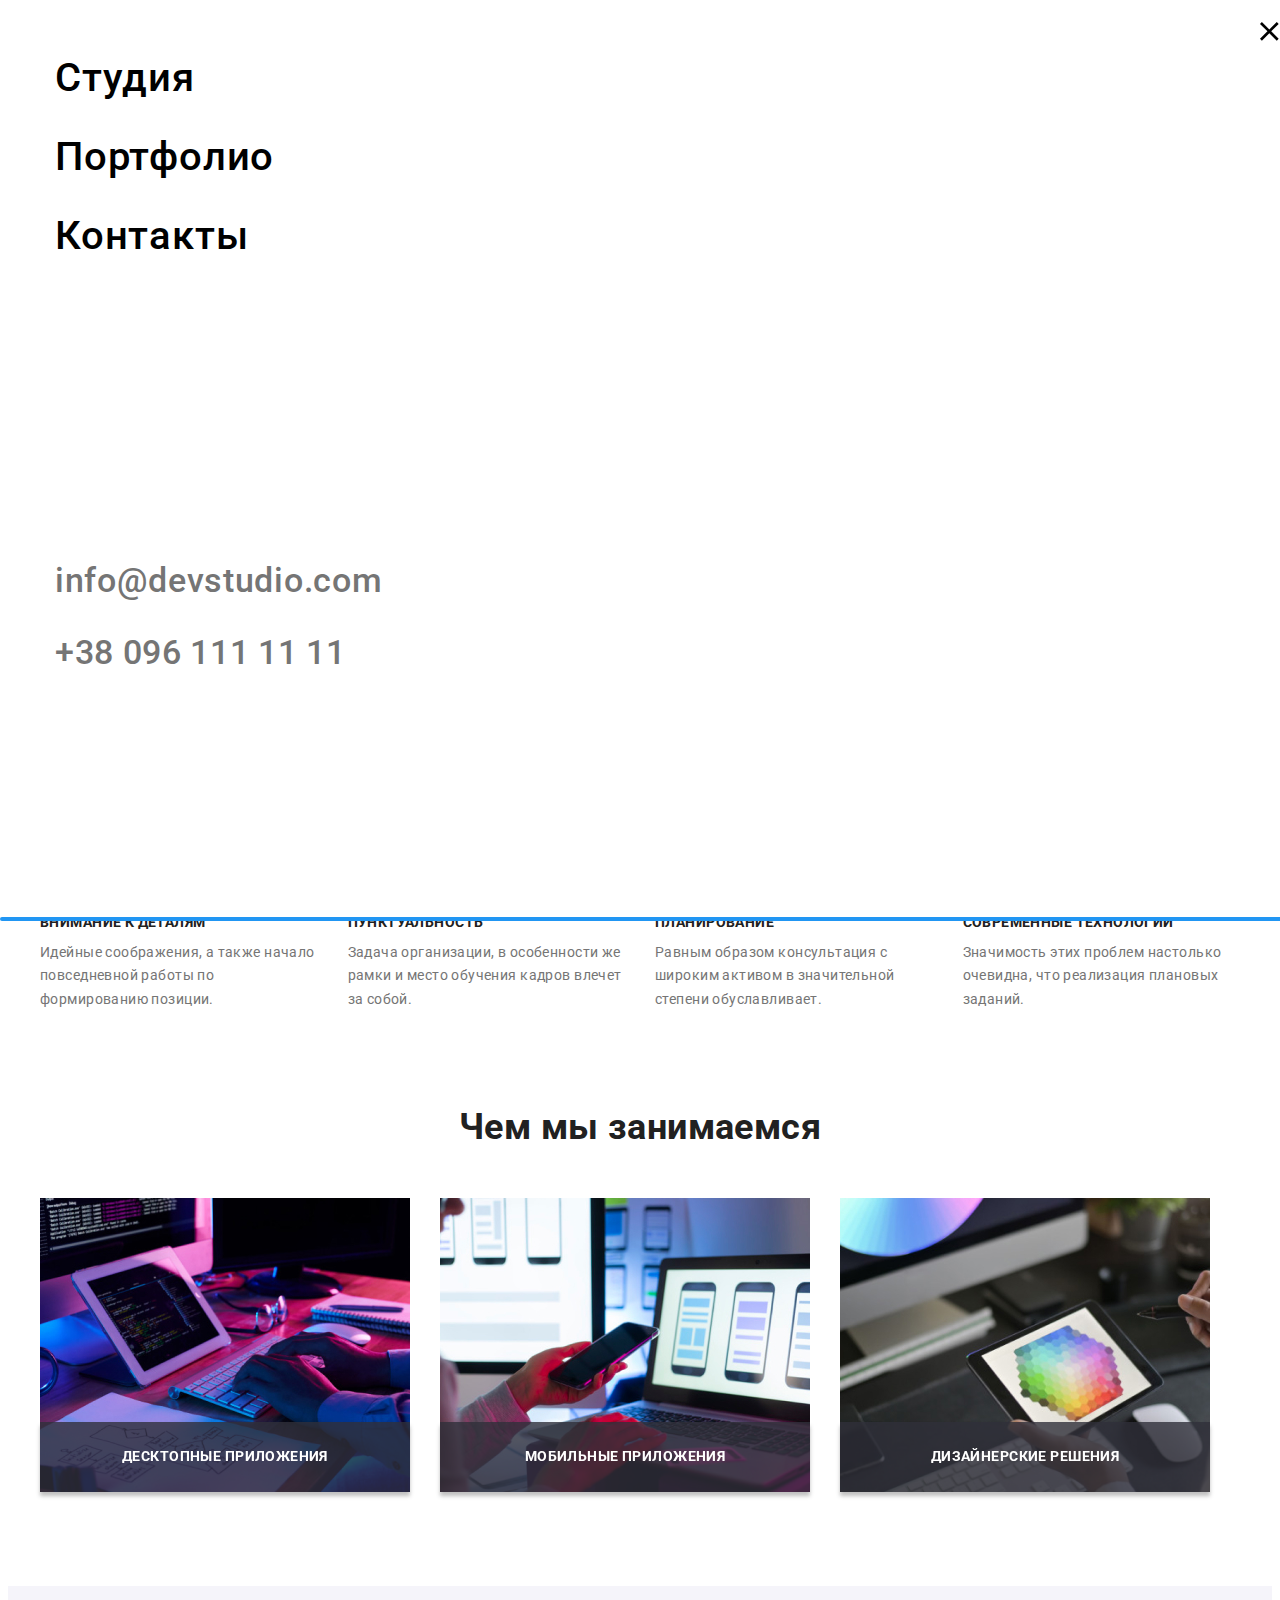
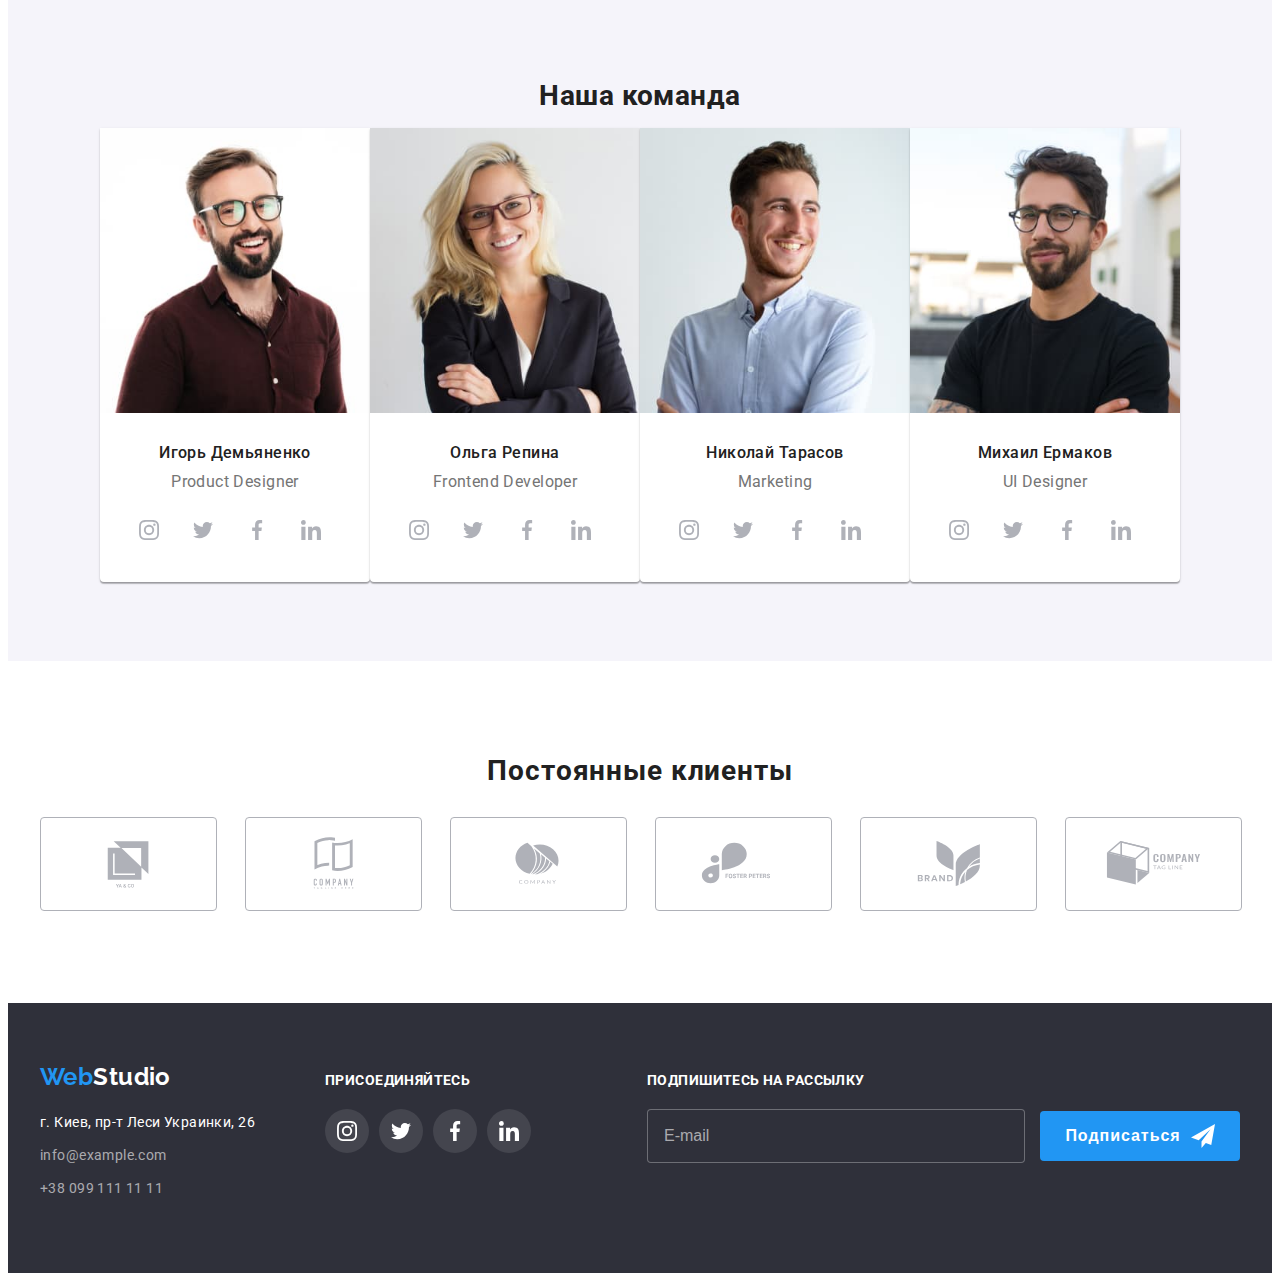
==== commit 2921c64e: "header not all" ====
--- a/index.html
+++ b/index.html
@@ -24,11 +24,10 @@
             
                 <a class="logo header__logo link" href=""><span class="logo__accent">Web</span>Studio</a>
 
-                <button type="button" class="menu-button" data-menu-button aria-expanded="false">
-                    <svg class="mobile-menu" width="40" height="40" aria-label="Переключатель мобильного меню">
+                <button type="button" class="menu__button-open" data-menu-button aria-expanded="false">
+                    <svg width="40" height="40" aria-label="Переключатель мобильного меню">
                         <use href="./images/symbol-defs.svg#icon-mobile-menu"></use>
-                        <use href="./images/symbol-defs.svg#icon-mobile-menu-close"></use>
-                    </svg>
+                        </svg>
                 </button>
 
                 <nav class="nav">
@@ -61,7 +60,38 @@
                         </svg>+38 096 111 11 11</a>
                 </li>
             </ul>
+
+            <div class="mob__menu container">
+                <button type="button" class="menu__button-close" data-menu-button aria-expanded="false">
+                    <svg width="40" height="40" aria-label="Переключатель мобильного меню">
+                        <use href="./images/symbol-defs.svg#icon-mobile-menu-close"></use>
+                    </svg>
+                </button>
+                <ul class="mob__menu-list list">
+                    <li class="mob__menu-item">
+                        <a class="mob__menu-link link current" href="./index.html" >Студия</a>
+                    </li>
+                    <li class="mob__menu-item">
+                        <a class="mob__menu-link link" href="./portfolio.html" >Портфолио</a>
+                    </li>
+                    <li class="mob__menu-item">
+                        <a class="mob__menu-link link" href="./index.html" >Контакты</a>
+                    </li>
+                </ul>
+                    
+                <ul class="mob__cont-list list">
+                    <li class="mob__cont-item">
+                        <a class="mob__cont-link link" href="mailto:info@devstudio.com">
+                        info@devstudio.com</a>
+                    </li>
+                    <li class="mob__cont-item">
+                        <a class="mob__cont-link link" href="tel:+380961111111">
+                        +38 096 111 11 11</a>
+                    </li>
+                </ul>
+            </div>
         </div>
+        
     </header>
 
     <main>
--- a/css/main.min.css
+++ b/css/main.min.css
@@ -1 +1 @@
-:root{--main-text-color: #757575;--second-text-color: #212121;--accent-color: #2196F3;--white-text-color: #FFFFFF;--black-text-color: #000000;--main-background-color: #FFFFFF;--second-background-color: #2F303A;--third-background-color: #2196F3;--footer-color: rgba(255, 255, 255, 0.6);--typical-mrg: 30px;--main-cubic: cubic-bezier(0.4, 0, 0.2, 1);--main-duration: 250ms}p,h1,h2,h3,h4,h5,h6{margin:0}ul,ol{margin:0;padding-left:0}body{font-family:"Roboto","Raleway",sans-serif;font-size:14px;letter-spacing:.03em;color:var(--second-text-color)}.list{list-style:none}.link{text-decoration:none}img{display:block;max-width:100%;height:auto}.section{padding-top:60px;padding-bottom:60px}@media screen and (min-width: 1200px){.section{padding-top:94px;padding-bottom:94px}}.current{color:var(--accent-color)}.current::after{content:"";position:absolute;width:100%;height:4px;background-color:var(--third-background-color);border-radius:2px;left:0;bottom:-1px}.container{width:100%;margin:0 auto;padding-left:15px;padding-right:15px}@media screen and (min-width: 480px){.container{width:480px}}@media screen and (min-width: 768px){.container{width:768px}}@media screen and (min-width: 1200px){.container{width:1200px}}button{cursor:pointer;display:block;margin:0 auto;border-radius:4px;text-align:center}.logo{font-family:"Raleway",sans-serif;font-style:normal;font-weight:700;font-size:26px;line-height:1.19}.visually-hidden{position:absolute;width:1px;height:1px;margin:-1px;border:0;padding:0;white-space:nowrap;clip-path:inset(100%);clip:rect(0 0 0 0);overflow:hidden}.is-hidden{visibility:hidden;opacity:0;pointer-events:none}.backdrop{position:fixed;top:0;width:100%;height:100%;background-color:rgba(0,0,0,.2);transition-property:opacity,visibility;transition-duration:var(--main-duration);transition-timing-function:var(--main-cubic)}.modal{position:absolute;top:50%;left:50%;padding:40px;transform:translate(-50%, -50%) scale(1);width:528px;min-height:581px;background-color:var(--main-background-color);border-radius:4px;box-shadow:0px 1px 3px rgba(0,0,0,.12),0px 1px 1px rgba(0,0,0,.14),0px 2px 1px rgba(0,0,0,.2);transition-property:transform;transition-duration:var(--main-duration);transition-timing-function:var(--main-cubic)}.backdrop.is-hidden .modal{transform:translate(-50%, -50%) scale(0)}.modal__button{position:absolute;top:8px;right:8px;width:30px;height:30px;display:flex;align-items:center;justify-content:center;background-color:var(--main-background-color);border:1px solid rgba(0,0,0,.1);border-radius:50%;box-shadow:0px 4px 4px rgba(0,0,0,.25);transition-property:transform;transition-duration:var(--main-duration);transition-timing-function:var(--main-cubic)}.modal__button:hover,.modal__button:focus{fill:var(--accent-color)}.modal__form-text{margin-bottom:12px;font-weight:700;font-size:20px;line-height:1.15;text-align:center;letter-spacing:.03em;color:var(--second-text-color)}.modal__field{margin-bottom:10px}.modal__label{font-size:12px;line-height:1.16;letter-spacing:.01em;color:var(--main-text-color)}.input__wrap{position:relative;margin-top:4px}.modal__input{width:100%;height:40px;padding-left:42px;border:1px solid rgba(33,33,33,.2);border-radius:4px;outline:rgba(0,0,0,0);transition-property:border-color;transition-duration:var(--main-duration);transition-timing-function:var(--main-cubic)}.modal__input:hover,.modal__input:focus{border-color:var(--third-background-color)}.icon__user{position:absolute;top:50%;left:12px;transform:translateY(-50%);color:var(--second-text-color)}.modal__input:hover+.icon__user,.modal__input:focus+.icon__user{fill:var(--accent-color)}.user__comment{width:100%;height:120px;margin-top:4px;padding-top:12px;padding-left:16px;resize:none;font-size:12px;line-height:1.16;letter-spacing:.01em;border:1px solid rgba(33,33,33,.2);border-radius:4px;outline:rgba(0,0,0,0);transition-property:border-color;transition-duration:var(--main-duration);transition-timing-function:var(--main-cubic)}.user__comment:hover,.user__comment:focus{border-color:var(--third-background-color)}.user__comment::placeholder{color:rgba(117,117,117,.5)}.form__check{position:relative;margin-bottom:var(--typical-mrg)}.checkbox__label{display:flex;justify-content:center;align-items:center;margin-left:8px;font-size:14px;line-height:1.71;color:var(--main-text-color)}.checkbox__input{transition-property:border-color;transition-duration:var(--main-duration);transition-timing-function:var(--main-cubic)}.checkbox__icon{position:absolute;top:4px;left:5px;width:16px;height:15px}.checkbox__input:checked+.checkbox__icon{fill:#fff;background-color:var(--third-background-color);border:none;border-radius:3px}.icon__check{position:absolute;width:16px;height:15px;border:2px solid var(--second-text-color);border-radius:3px;fill:rgba(0,0,0,0)}.checkbox__input:hover+.checkbox__icon .icon__check,.checkbox__input:focus+.checkbox__icon .icon__check{border-color:var(--third-background-color)}.checkbox__input:checked+.checkbox__icon .icon__check{border:none}.chekbox__link{margin-left:4px;color:var(--accent-color)}.form-modal__button{width:200px;height:50px;padding:10px 55px 10px 56px;font-weight:700;font-size:16px;line-height:1.88;letter-spacing:.06em;border-radius:4px;border:1px solid rgba(0,0,0,0);display:flex;align-items:center;text-align:center;color:var(--white-text-color);background-color:var(--third-background-color);transition-property:box-shadow;transition-duration:var(--main-duration);transition-timing-function:var(--main-cubic)}.form-modal__button:hover,.form-modal__button:focus{box-shadow:0px 4px 4px rgba(0,0,0,.15)}.header{border-bottom:1px solid #ececec}.header__page{display:flex;align-items:center}.header__logo{padding-top:24px;padding-bottom:25px;margin-right:93px;color:var(--black-text-color)}.logo__accent{color:var(--accent-color)}.nav__list{display:flex;align-items:center}.nav__item:not(:last-child){margin-right:50px}.nav__link{display:block;padding-top:32px;padding-bottom:32px;position:relative;font-weight:500;line-height:1.14;letter-spacing:.02em;color:var(--second-text-color);transition-property:background-color;transition-duration:var(--main-duration);transition-timing-function:var(--main-cubic)}.nav__link:hover,.nav__link:focus{color:var(--accent-color)}.contacts{display:flex;justify-content:center;align-items:center;margin-left:auto}.contacts__icon{margin-right:10px;fill:currentColor}.contacts__link{display:flex;align-items:center;font-weight:500;line-height:1.14;letter-spacing:.02em;color:var(--main-text-color);transition-property:background-color;transition-duration:var(--main-duration);transition-timing-function:var(--main-cubic)}.contacts__link:hover,.contacts__link:focus{color:var(--accent-color)}.contacts__item:not(:last-child){margin-right:50px}.hero{padding-top:118px;padding-bottom:118px;text-align:center;max-width:767px;margin:0 auto;background-color:#c4c4c4;background-image:linear-gradient(rgba(47, 48, 58, 0.4), rgba(47, 48, 58, 0.4)),url(../images/hero-mobile.jpg);background-repeat:no-repeat;background-position:center;background-size:cover}@media screen and (min-device-pixel-ratio: 2),(min-resolution: 192dpi),(min-resolution: 2dppx){.hero{background-image:linear-gradient(rgba(47, 48, 58, 0.4), rgba(47, 48, 58, 0.4)),url(../images/hero-mobile@2x.jpg)}}@media screen and (min-width: 768px){.hero{max-width:1199px;background-image:linear-gradient(rgba(47, 48, 58, 0.4), rgba(47, 48, 58, 0.4)),url(../images/hero-tablet.jpg)}}@media screen and (min-width: 768px)and (min-device-pixel-ratio: 2),screen and (min-width: 768px)and (min-resolution: 192dpi),screen and (min-width: 768px)and (min-resolution: 2dppx){.hero{background-image:linear-gradient(rgba(47, 48, 58, 0.4), rgba(47, 48, 58, 0.4)),url(../images/hero-tablet@2x.jpg)}}@media screen and (min-width: 1200px){.hero{padding-top:200px;padding-bottom:200px;max-width:1600px;background-image:linear-gradient(rgba(47, 48, 58, 0.4), rgba(47, 48, 58, 0.4)),url(../images/hero-bg.jpg)}}@media screen and (min-width: 1200px)and (min-device-pixel-ratio: 2),screen and (min-width: 1200px)and (min-resolution: 192dpi),screen and (min-width: 1200px)and (min-resolution: 2dppx){.hero{background-image:linear-gradient(rgba(47, 48, 58, 0.4), rgba(47, 48, 58, 0.4)),url(../images/hero-desktop@2x.jpg)}}.hero__title{width:360px;margin:0 auto;font-weight:900;font-size:26px;line-height:1.62;letter-spacing:.06em;text-transform:uppercase;color:var(--white-text-color);margin-bottom:var(--typical-mrg)}@media screen and (min-width: 1200px){.hero__title{width:696px;font-weight:900;font-size:44px;line-height:1.36}}.hero__button{display:inline-block;border:1px solid rgba(0,0,0,0);border-radius:4px;padding:10px 32px;min-width:136px;font-weight:700;font-size:16px;line-height:1.88;letter-spacing:.06em;text-align:center;color:var(--white-text-color);background-color:var(--third-background-color)}.benefits__list{margin-right:-30px;margin-bottom:-30px}@media screen and (min-width: 768px){.benefits__list{display:flex;flex-wrap:wrap}}@media screen and (min-width: 1200px){.benefits__list{flex-wrap:nowrap}}.benefits__item{margin-right:30px}@media screen and (min-width: 768px){.benefits__item{flex-basis:calc((100% - 60px)/2)}}@media screen and (min-width: 1200px){.benefits__item{flex-basis:calc((100% - 120px)/4)}}@media screen and (min-width: 1200px){.benefits__item:not(:last-child){margin-right:var(--typical-mrg)}}.benefits__icon{display:flex;justify-content:center;align-items:center;width:450px;height:120px;margin-bottom:var(--typical-mrg);border-radius:4px;background-color:#f5f4fa}@media screen and (min-width: 768px){.benefits__icon{width:354px}}@media screen and (min-width: 1200px){.benefits__icon{width:270px}}.benefits__top-text{font-weight:700;font-size:14px;line-height:1.14;text-align:center;text-transform:uppercase;margin-bottom:10px}@media screen and (min-width: 768px){.benefits__top-text{display:flex}}.benefits__text{font-weight:400;font-size:14px;line-height:1.71;margin-bottom:30px;color:var(--main-text-color)}.about{display:none;padding-top:0}@media screen and (min-width: 1200px){.about{display:block}}.about__title{font-weight:700;font-size:36px;line-height:1.17;text-align:center;margin-bottom:50px}.about__list{display:flex}.about__item{position:relative}.about__item:not(:last-child){margin-right:var(--typical-mrg)}.about__text{position:absolute;bottom:0;display:flex;justify-content:center;align-items:center;color:var(--white-text-color);background:rgba(47,48,58,.8);box-shadow:0px 4px 4px rgba(0,0,0,.25);width:100%;height:70px;font-weight:700;font-size:14px;line-height:1.14;text-transform:uppercase}.team{background-color:#f5f4fa}.team__title{font-weight:700;font-size:28px;line-height:1.17;text-align:center;margin-bottom:30px}.team__list{display:flex;flex-wrap:wrap;justify-content:center;flex-basis:calc((100% - 60px)/2)}@media screen and (min-width: 768px){.team__list{margin:-15px}}.team__item{background-color:var(--main-background-color);box-shadow:0px 1px 3px rgba(0,0,0,.12),0px 1px 1px rgba(0,0,0,.14),0px 2px 1px rgba(0,0,0,.2);border-radius:0px 0px 4px 4px}@media screen and (min-width: 768px){.team__item{width:354px;margin:15px}}@media screen and (min-width: 1200px){.team__item{width:270px}}.team__employee{padding-top:30px;padding-bottom:30px}.employee__top-text{font-weight:500;font-size:16px;line-height:1.19;text-align:center;margin-bottom:10px}.employee__text{margin-bottom:var(--typical-mrg);font-size:16px;line-height:1.19;text-align:center;color:var(--main-text-color);margin-bottom:16px}.employee__soc-list{display:flex;justify-content:center}.employee__soc-item{width:44px;height:44px;margin-right:10px;background-color:var(--main-background-color);border-radius:50%;display:flex;justify-content:center;align-items:center;transition-property:background-color;transition-duration:var(--main-duration);transition-timing-function:var(--main-cubic)}.employee__soc-link{width:100%;height:100%;border-radius:50%;color:#afb1b8;display:flex;justify-content:center;align-items:center}.employee__soc-link:hover,.employee__soc-link:focus{background-color:var(--third-background-color);color:#fff}.employee__soc-icon{fill:currentColor}.clients__title{font-weight:700;font-size:28px;line-height:1.17;text-align:center;letter-spacing:.03em;color:var(--second-text-color);margin-bottom:var(--typical-mrg)}.clients__list{display:flex;justify-content:center;flex-wrap:wrap;gap:30px;flex-basis:calc((100% - 60px)/2)}@media screen and (min-width: 768px){.clients__list{flex-basis:calc((100% - 90px)/3)}}@media screen and (min-width: 1200px){.clients__list{flex-wrap:nowrap}}.clients__item{width:210px;height:92px}@media screen and (min-width: 768px){.clients__item{width:226px}}@media screen and (min-width: 1200px){.clients__item{width:192px}}.clients__link{display:flex;justify-content:center;align-items:center;border:1px solid #afb1b8;border-radius:4px;width:100%;height:100%;color:#afb1b8;transition-property:border-color,color;transition-duration:var(--main-duration);transition-timing-function:var(--main-cubic)}.clients__link:hover,.clients__link:focus{color:var(--accent-color);border-color:var(--accent-color)}.clients__icon{fill:currentColor}.footer{background-color:var(--second-background-color);padding-top:60px;padding-bottom:60px}@media screen and (max-width: 1199px){.footer__section{text-align:center}}@media screen and (min-width: 768px){.footer__section{display:flex;align-items:baseline;justify-content:center;flex-wrap:wrap}}@media screen and (max-width: 1199px){.footer__container{margin-bottom:60px}}@media screen and (min-width: 768px){.footer__container{margin-right:165px}}@media screen and (min-width: 1200px){.footer__container{margin-right:70px}}.footer__logo{display:block;margin-bottom:20px;color:var(--white-text-color)}.footer__item:not(:last-child){margin-bottom:9px}.footer__geo{line-height:1.71;font-style:normal;color:var(--white-text-color);transition-property:background-color;transition-duration:var(--main-duration);transition-timing-function:var(--main-cubic)}.footer__geo:hover,.footer__geo:focus{color:var(--accent-color)}.footer__link{line-height:1.71;font-style:normal;color:var(--footer-color);transition-property:background-color;transition-duration:var(--main-duration);transition-timing-function:var(--main-cubic)}.footer__link:hover,.footer__link:focus{color:var(--accent-color)}@media screen and (min-width: 1200px){.footer__soc{margin-right:auto}}.footer__soc-text{font-family:"Roboto",sans-serif;font-weight:700;font-size:14px;line-height:1.14;letter-spacing:.03em;text-transform:uppercase;color:var(--white-text-color);margin-bottom:20px}.footer__soc-list{display:flex;justify-content:center;align-items:center;margin-bottom:60px}.footer__soc-item{width:44px;height:44px;background-color:rgba(255,255,255,.1);border-radius:50%;display:flex;justify-content:center;align-items:center;transition-property:background-color;transition-duration:var(--main-duration);transition-timing-function:var(--main-cubic)}.footer__soc-item:not(:last-child){margin-right:10px}.footer__soc-item:hover,.footer__soc-item:focus{background-color:var(--third-background-color)}.footer__soc-link{display:flex;justify-content:center;align-items:center}.footer__soc-icon{fill:#fff}.form__subscribe-text{margin-bottom:20px;font-weight:700;font-size:14px;line-height:1.14;letter-spacing:.03em;text-transform:uppercase;color:var(--white-text-color)}@media screen and (min-width: 1200px){.form__subscribe-field{display:flex;justify-content:center;align-items:baseline}}.form__subscribe-input{width:450px;height:50px;padding-left:16px;margin-right:15px;color:var(--white-text-color);background-color:var(--second-background-color);border:1px solid rgba(255,255,255,.3);border-radius:4px;outline:none;margin-bottom:20px}.form__subscribe-input::placeholder{font-size:16px;color:rgba(255,255,255,.6)}@media screen and (min-width: 1200px){.form__subscribe-input{width:358px}}.subscribe__button{display:flex;justify-content:center;align-items:center;width:200px;height:50px;font-weight:700;font-size:16px;line-height:1.88;letter-spacing:.06em;color:var(--white-text-color);background-color:var(--third-background-color);border-radius:4px;border:none;transition-property:box-shadow;transition-duration:var(--main-duration);transition-timing-function:var(--main-cubic)}.subscribe__button:hover,.subscribe__button:focus{box-shadow:0px 4px 4px rgba(0,0,0,.15)}.subscribe__button-icon{margin-left:10px}.filter__list{display:flex;justify-content:center;margin-bottom:50px}.filter__item:not(:last-child){margin-right:8px}.filter__button{padding:6px 22px;font-family:"Roboto",sans-serif;font-style:normal;font-weight:500;font-size:16px;line-height:1.62;text-align:center;background-color:#f5f4fa;border:1px solid rgba(0,0,0,0);transition-property:background-color;transition-duration:var(--main-duration);transition-timing-function:var(--main-cubic)}.filter__button:hover,.filter__button:focus{color:var(--white-text-color);background-color:var(--accent-color);box-shadow:0px 3px 1px rgba(0,0,0,.1),0px 1px 2px rgba(0,0,0,.08),0px 2px 2px rgba(0,0,0,.12);border-radius:4px}.examples__list{display:flex;flex-wrap:wrap;margin-right:calc(-1*var(--typical-mrg));margin-bottom:calc(-1*var(--typical-mrg))}.examples__item{flex-basis:calc(33.3333333333% - var(--typical-mrg));margin-right:var(--typical-mrg);margin-bottom:var(--typical-mrg)}.examples__link{display:block;transition-property:background-color;transition-duration:var(--main-duration);transition-timing-function:var(--main-cubic)}.examples__link:hover,.examples__link:focus{box-shadow:0px 1px 1px rgba(0,0,0,.12),0px 4px 4px rgba(0,0,0,.06),1px 4px 6px rgba(0,0,0,.16)}.examples__thumb{position:relative;overflow:hidden}.examples__thumb-text{position:absolute;top:0;left:0;width:100%;height:100%;padding:63px 24px;transform:translateY(100%);font-family:"Roboto",sans-serif;font-style:normal;font-weight:400;font-size:18px;line-height:1.56;letter-spacing:.03em;color:var(--white-text-color);background:rgba(33,150,243,.9);transition-property:transform;transition-duration:var(--main-duration);transition-timing-function:var(--main-cubic)}.examples__link:hover .examples__thumb-text,.examples__link:focus .examples__thumb-text{transform:translateY(0);box-shadow:0px 1px 1px rgba(0,0,0,.12),0px 4px 4px rgba(0,0,0,.06),1px 4px 6px rgba(0,0,0,.16)}.examples__content{padding:20px 24px;border-left:1px solid #eee;border-right:1px solid #eee;border-bottom:1px solid #eee}.examples__title{font-size:18px;line-height:2;letter-spacing:.06em;margin-bottom:4px;color:var(--second-text-color)}.examples__subtitle{font-size:16px;line-height:1.88;color:var(--main-text-color)}/*# sourceMappingURL=main.min.css.map */+:root{--main-text-color: #757575;--second-text-color: #212121;--accent-color: #2196F3;--white-text-color: #FFFFFF;--black-text-color: #000000;--main-background-color: #FFFFFF;--second-background-color: #2F303A;--third-background-color: #2196F3;--footer-color: rgba(255, 255, 255, 0.6);--typical-mrg: 30px;--main-cubic: cubic-bezier(0.4, 0, 0.2, 1);--main-duration: 250ms}p,h1,h2,h3,h4,h5,h6{margin:0}ul,ol{margin:0;padding-left:0}body{font-family:"Roboto","Raleway",sans-serif;font-size:14px;letter-spacing:.03em;color:var(--second-text-color)}.list{list-style:none}.link{text-decoration:none}img{display:block;max-width:100%;height:auto}.section{padding-top:60px;padding-bottom:60px}@media screen and (min-width: 1200px){.section{padding-top:94px;padding-bottom:94px}}.current{color:var(--accent-color)}.current::after{content:"";position:absolute;width:100%;height:4px;background-color:var(--third-background-color);border-radius:2px;left:0;bottom:-1px}.container{width:100%;margin:0 auto;padding-left:15px;padding-right:15px}@media screen and (min-width: 480px){.container{width:480px}}@media screen and (min-width: 768px){.container{width:768px}}@media screen and (min-width: 1200px){.container{width:1200px}}button{cursor:pointer;display:block;margin:0;border-radius:4px;text-align:center}.logo{font-family:"Raleway",sans-serif;font-style:normal;font-weight:700;font-size:24px;line-height:1.16}.visually-hidden{position:absolute;width:1px;height:1px;margin:-1px;border:0;padding:0;white-space:nowrap;clip-path:inset(100%);clip:rect(0 0 0 0);overflow:hidden}.is-hidden{visibility:hidden;opacity:0;pointer-events:none}.backdrop{position:fixed;top:0;width:100%;height:100%;background-color:rgba(0,0,0,.2);transition-property:opacity,visibility;transition-duration:var(--main-duration);transition-timing-function:var(--main-cubic)}.modal{position:absolute;top:50%;left:50%;padding:40px;transform:translate(-50%, -50%) scale(1);width:528px;min-height:581px;background-color:var(--main-background-color);border-radius:4px;box-shadow:0px 1px 3px rgba(0,0,0,.12),0px 1px 1px rgba(0,0,0,.14),0px 2px 1px rgba(0,0,0,.2);transition-property:transform;transition-duration:var(--main-duration);transition-timing-function:var(--main-cubic)}.backdrop.is-hidden .modal{transform:translate(-50%, -50%) scale(0)}.modal__button{position:absolute;top:8px;right:8px;width:30px;height:30px;display:flex;align-items:center;justify-content:center;background-color:var(--main-background-color);border:1px solid rgba(0,0,0,.1);border-radius:50%;box-shadow:0px 4px 4px rgba(0,0,0,.25);transition-property:transform;transition-duration:var(--main-duration);transition-timing-function:var(--main-cubic)}.modal__button:hover,.modal__button:focus{fill:var(--accent-color)}.modal__form-text{margin-bottom:12px;font-weight:700;font-size:20px;line-height:1.15;text-align:center;letter-spacing:.03em;color:var(--second-text-color)}.modal__field{margin-bottom:10px}.modal__label{font-size:12px;line-height:1.16;letter-spacing:.01em;color:var(--main-text-color)}.input__wrap{position:relative;margin-top:4px}.modal__input{width:100%;height:40px;padding-left:42px;border:1px solid rgba(33,33,33,.2);border-radius:4px;outline:rgba(0,0,0,0);transition-property:border-color;transition-duration:var(--main-duration);transition-timing-function:var(--main-cubic)}.modal__input:hover,.modal__input:focus{border-color:var(--third-background-color)}.icon__user{position:absolute;top:50%;left:12px;transform:translateY(-50%);color:var(--second-text-color)}.modal__input:hover+.icon__user,.modal__input:focus+.icon__user{fill:var(--accent-color)}.user__comment{width:100%;height:120px;margin-top:4px;padding-top:12px;padding-left:16px;resize:none;font-size:12px;line-height:1.16;letter-spacing:.01em;border:1px solid rgba(33,33,33,.2);border-radius:4px;outline:rgba(0,0,0,0);transition-property:border-color;transition-duration:var(--main-duration);transition-timing-function:var(--main-cubic)}.user__comment:hover,.user__comment:focus{border-color:var(--third-background-color)}.user__comment::placeholder{color:rgba(117,117,117,.5)}.form__check{position:relative;margin-bottom:var(--typical-mrg)}.checkbox__label{display:flex;justify-content:center;align-items:center;margin-left:8px;font-size:14px;line-height:1.71;color:var(--main-text-color)}.checkbox__input{transition-property:border-color;transition-duration:var(--main-duration);transition-timing-function:var(--main-cubic)}.checkbox__icon{position:absolute;top:4px;left:5px;width:16px;height:15px}.checkbox__input:checked+.checkbox__icon{fill:#fff;background-color:var(--third-background-color);border:none;border-radius:3px}.icon__check{position:absolute;width:16px;height:15px;border:2px solid var(--second-text-color);border-radius:3px;fill:rgba(0,0,0,0)}.checkbox__input:hover+.checkbox__icon .icon__check,.checkbox__input:focus+.checkbox__icon .icon__check{border-color:var(--third-background-color)}.checkbox__input:checked+.checkbox__icon .icon__check{border:none}.chekbox__link{margin-left:4px;color:var(--accent-color)}.form-modal__button{width:200px;height:50px;padding:10px 55px 10px 56px;font-weight:700;font-size:16px;line-height:1.88;letter-spacing:.06em;border-radius:4px;border:1px solid rgba(0,0,0,0);display:flex;align-items:center;text-align:center;color:var(--white-text-color);background-color:var(--third-background-color);transition-property:box-shadow;transition-duration:var(--main-duration);transition-timing-function:var(--main-cubic)}.form-modal__button:hover,.form-modal__button:focus{box-shadow:0px 4px 4px rgba(0,0,0,.15)}.header{border-bottom:1px solid #ececec}@media screen and (max-width: 767px){.header{position:relative}}.header__page{display:flex;align-items:center}.header__logo{padding:16px 0;color:var(--black-text-color)}.logo__accent{color:var(--accent-color)}.nav{display:none}.nav__list{display:flex;align-items:center}.nav__item:not(:last-child){margin-right:50px}.nav__link{display:block;padding-top:32px;padding-bottom:32px;position:relative;font-weight:500;line-height:1.14;letter-spacing:.02em;color:var(--second-text-color);transition-property:background-color;transition-duration:var(--main-duration);transition-timing-function:var(--main-cubic)}.nav__link:hover,.nav__link:focus{color:var(--accent-color)}.contacts{display:none}.contacts__icon{margin-right:10px;fill:currentColor}.contacts__link{display:flex;align-items:center;font-weight:500;line-height:1.14;letter-spacing:.02em;color:var(--main-text-color);transition-property:background-color;transition-duration:var(--main-duration);transition-timing-function:var(--main-cubic)}.contacts__link:hover,.contacts__link:focus{color:var(--accent-color)}.contacts__item:not(:last-child){margin-right:50px}.menu__button-open,.menu__button-close{margin-left:auto;border:none;background-color:rgba(0,0,0,0)}.mob__menu{position:fixed;top:0;left:0;background-color:#fff;width:100%;height:100vh;padding-top:10px;padding-bottom:10px}.menu__button-close{margin-left:auto;border:none;background-color:rgba(0,0,0,0)}.mob__menu-list{padding-left:40px}.mob__menu-item:not(:last-child){margin-bottom:32px}.mob__menu-link{font-weight:500;font-size:40px;line-height:1.17;text-align:center;letter-spacing:.02em;color:var(--black-text-color)}.mob__cont-list{padding-top:302px;padding-left:40px}.mob__cont-item:not(:last-child){margin-bottom:32px}.mob__cont-link{font-weight:500;font-size:34px;line-height:1.17;letter-spacing:.02em;color:var(--main-text-color)}.hero{padding-top:118px;padding-bottom:118px;text-align:center;max-width:767px;margin:0 auto;background-color:#c4c4c4;background-image:linear-gradient(rgba(47, 48, 58, 0.4), rgba(47, 48, 58, 0.4)),url(../images/hero-mobile.jpg);background-repeat:no-repeat;background-position:center;background-size:cover}@media screen and (min-device-pixel-ratio: 2),(min-resolution: 192dpi),(min-resolution: 2dppx){.hero{background-image:linear-gradient(rgba(47, 48, 58, 0.4), rgba(47, 48, 58, 0.4)),url(../images/hero-mobile@2x.jpg)}}@media screen and (min-width: 768px){.hero{max-width:1199px;background-image:linear-gradient(rgba(47, 48, 58, 0.4), rgba(47, 48, 58, 0.4)),url(../images/hero-tablet.jpg)}}@media screen and (min-width: 768px)and (min-device-pixel-ratio: 2),screen and (min-width: 768px)and (min-resolution: 192dpi),screen and (min-width: 768px)and (min-resolution: 2dppx){.hero{background-image:linear-gradient(rgba(47, 48, 58, 0.4), rgba(47, 48, 58, 0.4)),url(../images/hero-tablet@2x.jpg)}}@media screen and (min-width: 1200px){.hero{padding-top:200px;padding-bottom:200px;max-width:1600px;background-image:linear-gradient(rgba(47, 48, 58, 0.4), rgba(47, 48, 58, 0.4)),url(../images/hero-bg.jpg)}}@media screen and (min-width: 1200px)and (min-device-pixel-ratio: 2),screen and (min-width: 1200px)and (min-resolution: 192dpi),screen and (min-width: 1200px)and (min-resolution: 2dppx){.hero{background-image:linear-gradient(rgba(47, 48, 58, 0.4), rgba(47, 48, 58, 0.4)),url(../images/hero-desktop@2x.jpg)}}.hero__title{width:360px;margin:0 auto;font-weight:900;font-size:26px;line-height:1.62;letter-spacing:.06em;text-transform:uppercase;color:var(--white-text-color);margin-bottom:var(--typical-mrg)}@media screen and (min-width: 1200px){.hero__title{width:696px;font-weight:900;font-size:44px;line-height:1.36}}.hero__button{display:inline-block;border:1px solid rgba(0,0,0,0);border-radius:4px;padding:10px 32px;min-width:136px;font-weight:700;font-size:16px;line-height:1.88;letter-spacing:.06em;text-align:center;color:var(--white-text-color);background-color:var(--third-background-color)}.benefits__list{margin-right:-30px;margin-bottom:-30px}@media screen and (min-width: 768px){.benefits__list{display:flex;flex-wrap:wrap}}@media screen and (min-width: 1200px){.benefits__list{flex-wrap:nowrap}}.benefits__item{margin-right:30px}@media screen and (min-width: 768px){.benefits__item{flex-basis:calc((100% - 60px)/2)}}@media screen and (min-width: 1200px){.benefits__item{flex-basis:calc((100% - 120px)/4)}}@media screen and (min-width: 1200px){.benefits__item:not(:last-child){margin-right:var(--typical-mrg)}}.benefits__icon{display:flex;justify-content:center;align-items:center;width:450px;height:120px;margin-bottom:var(--typical-mrg);border-radius:4px;background-color:#f5f4fa}@media screen and (min-width: 768px){.benefits__icon{width:354px}}@media screen and (min-width: 1200px){.benefits__icon{width:270px}}.benefits__top-text{font-weight:700;font-size:14px;line-height:1.14;text-align:center;text-transform:uppercase;margin-bottom:10px}@media screen and (min-width: 768px){.benefits__top-text{display:flex}}.benefits__text{font-weight:400;font-size:14px;line-height:1.71;margin-bottom:30px;color:var(--main-text-color)}.about{display:none;padding-top:0}@media screen and (min-width: 1200px){.about{display:block}}.about__title{font-weight:700;font-size:36px;line-height:1.17;text-align:center;margin-bottom:50px}.about__list{display:flex}.about__item{position:relative}.about__item:not(:last-child){margin-right:var(--typical-mrg)}.about__text{position:absolute;bottom:0;display:flex;justify-content:center;align-items:center;color:var(--white-text-color);background:rgba(47,48,58,.8);box-shadow:0px 4px 4px rgba(0,0,0,.25);width:100%;height:70px;font-weight:700;font-size:14px;line-height:1.14;text-transform:uppercase}.team{background-color:#f5f4fa}.team__title{font-weight:700;font-size:28px;line-height:1.17;text-align:center;margin-bottom:30px}.team__list{display:flex;flex-wrap:wrap;justify-content:center;flex-basis:calc((100% - 60px)/2)}@media screen and (min-width: 768px){.team__list{margin:-15px}}.team__item{background-color:var(--main-background-color);box-shadow:0px 1px 3px rgba(0,0,0,.12),0px 1px 1px rgba(0,0,0,.14),0px 2px 1px rgba(0,0,0,.2);border-radius:0px 0px 4px 4px}@media screen and (max-width: 1199px){.team__item{margin:15px}}@media screen and (min-width: 768px){.team__item{width:354px}}@media screen and (min-width: 1200px){.team__item{width:270px}}.team__employee{padding-top:30px;padding-bottom:30px}.employee__top-text{font-weight:500;font-size:16px;line-height:1.19;text-align:center;margin-bottom:10px}.employee__text{margin-bottom:var(--typical-mrg);font-size:16px;line-height:1.19;text-align:center;color:var(--main-text-color);margin-bottom:16px}.employee__soc-list{display:flex;justify-content:center}.employee__soc-item{width:44px;height:44px;margin-right:10px;background-color:var(--main-background-color);border-radius:50%;display:flex;justify-content:center;align-items:center;transition-property:background-color;transition-duration:var(--main-duration);transition-timing-function:var(--main-cubic)}.employee__soc-link{width:100%;height:100%;border-radius:50%;color:#afb1b8;display:flex;justify-content:center;align-items:center}.employee__soc-link:hover,.employee__soc-link:focus{background-color:var(--third-background-color);color:#fff}.employee__soc-icon{fill:currentColor}.clients__title{font-weight:700;font-size:28px;line-height:1.17;text-align:center;letter-spacing:.03em;color:var(--second-text-color);margin-bottom:var(--typical-mrg)}.clients__list{display:flex;justify-content:center;flex-wrap:wrap;gap:30px;flex-basis:calc((100% - 60px)/2)}@media screen and (min-width: 768px){.clients__list{flex-basis:calc((100% - 90px)/3)}}@media screen and (min-width: 1200px){.clients__list{flex-wrap:nowrap}}.clients__item{width:210px;height:92px}@media screen and (min-width: 768px){.clients__item{width:226px}}@media screen and (min-width: 1200px){.clients__item{width:192px}}.clients__link{display:flex;justify-content:center;align-items:center;border:1px solid #afb1b8;border-radius:4px;width:100%;height:100%;color:#afb1b8;transition-property:border-color,color;transition-duration:var(--main-duration);transition-timing-function:var(--main-cubic)}.clients__link:hover,.clients__link:focus{color:var(--accent-color);border-color:var(--accent-color)}.clients__icon{fill:currentColor}.footer{background-color:var(--second-background-color);padding-top:60px;padding-bottom:60px}@media screen and (max-width: 1199px){.footer__section{text-align:center}}@media screen and (min-width: 768px){.footer__section{display:flex;align-items:baseline;justify-content:center;flex-wrap:wrap}}@media screen and (max-width: 1199px){.footer__container{margin-bottom:60px}}@media screen and (min-width: 768px){.footer__container{margin-right:165px}}@media screen and (min-width: 1200px){.footer__container{margin-right:70px}}.footer__logo{display:block;margin-bottom:20px;color:var(--white-text-color)}.footer__item:not(:last-child){margin-bottom:9px}.footer__geo{line-height:1.71;font-style:normal;color:var(--white-text-color);transition-property:background-color;transition-duration:var(--main-duration);transition-timing-function:var(--main-cubic)}.footer__geo:hover,.footer__geo:focus{color:var(--accent-color)}.footer__link{line-height:1.71;font-style:normal;color:var(--footer-color);transition-property:background-color;transition-duration:var(--main-duration);transition-timing-function:var(--main-cubic)}.footer__link:hover,.footer__link:focus{color:var(--accent-color)}@media screen and (min-width: 1200px){.footer__soc{margin-right:auto}}.footer__soc-text{font-family:"Roboto",sans-serif;font-weight:700;font-size:14px;line-height:1.14;letter-spacing:.03em;text-transform:uppercase;color:var(--white-text-color);margin-bottom:20px}.footer__soc-list{display:flex;justify-content:center;align-items:center;margin-bottom:60px}.footer__soc-item{width:44px;height:44px;background-color:rgba(255,255,255,.1);border-radius:50%;display:flex;justify-content:center;align-items:center;transition-property:background-color;transition-duration:var(--main-duration);transition-timing-function:var(--main-cubic)}.footer__soc-item:not(:last-child){margin-right:10px}.footer__soc-item:hover,.footer__soc-item:focus{background-color:var(--third-background-color)}.footer__soc-link{display:flex;justify-content:center;align-items:center}.footer__soc-icon{fill:#fff}.form__subscribe-text{margin-bottom:20px;font-weight:700;font-size:14px;line-height:1.14;letter-spacing:.03em;text-transform:uppercase;color:var(--white-text-color)}@media screen and (min-width: 1200px){.form__subscribe-field{display:flex;justify-content:center;align-items:baseline}}.form__subscribe-input{width:450px;height:50px;padding-left:16px;margin-right:15px;color:var(--white-text-color);background-color:var(--second-background-color);border:1px solid rgba(255,255,255,.3);border-radius:4px;outline:none;margin-bottom:20px}.form__subscribe-input::placeholder{font-size:16px;color:rgba(255,255,255,.6)}@media screen and (min-width: 1200px){.form__subscribe-input{width:358px}}.subscribe__button{display:flex;justify-content:center;align-items:center;margin:0 auto;width:200px;height:50px;font-weight:700;font-size:16px;line-height:1.88;letter-spacing:.06em;color:var(--white-text-color);background-color:var(--third-background-color);border-radius:4px;border:none;transition-property:box-shadow;transition-duration:var(--main-duration);transition-timing-function:var(--main-cubic)}.subscribe__button:hover,.subscribe__button:focus{box-shadow:0px 4px 4px rgba(0,0,0,.15)}.subscribe__button-icon{margin-left:10px}.filter__list{display:flex;flex-wrap:wrap;margin-bottom:40px}@media screen and (max-width: 1199px){.filter__list{row-gap:15px}}@media screen and (min-width: 768px){.filter__list{justify-content:center}}@media screen and (min-width: 1200px){.filter__list{margin-bottom:50px}}.filter__item:not(:last-child){margin-right:8px}.filter__button{padding:6px 22px;font-family:"Roboto",sans-serif;font-style:normal;font-weight:500;font-size:16px;line-height:1.62;text-align:center;background-color:#f5f4fa;border:1px solid rgba(0,0,0,0);transition-property:background-color;transition-duration:var(--main-duration);transition-timing-function:var(--main-cubic)}.filter__button:hover,.filter__button:focus{color:var(--white-text-color);background-color:var(--accent-color);box-shadow:0px 3px 1px rgba(0,0,0,.1),0px 1px 2px rgba(0,0,0,.08),0px 2px 2px rgba(0,0,0,.12);border-radius:4px}@media screen and (min-width: 768px){.examples__list{margin:-15px;display:flex;flex-wrap:wrap;flex-basis:calc((100% - 60px)/2)}}@media screen and (min-width: 1200px){.examples__list{display:flex;flex-wrap:wrap;margin-right:calc(-1*var(--typical-mrg));margin-bottom:calc(-1*var(--typical-mrg))}}.examples__item{margin-bottom:var(--typical-mrg)}@media screen and (min-width: 768px){.examples__item{width:354px;margin:15px}}@media screen and (min-width: 1200px){.examples__item{width:370px;flex-basis:calc(33.3333333333% - var(--typical-mrg))}}.examples__link{display:block;transition-property:background-color;transition-duration:var(--main-duration);transition-timing-function:var(--main-cubic)}.examples__link:hover,.examples__link:focus{box-shadow:0px 1px 1px rgba(0,0,0,.12),0px 4px 4px rgba(0,0,0,.06),1px 4px 6px rgba(0,0,0,.16)}.examples__thumb{position:relative;overflow:hidden}.examples__thumb-text{position:absolute;top:0;left:0;width:100%;height:100%;padding:63px 24px;transform:translateY(100%);font-family:"Roboto",sans-serif;font-style:normal;font-weight:400;font-size:18px;line-height:1.56;letter-spacing:.03em;color:var(--white-text-color);background:rgba(33,150,243,.9);transition-property:transform;transition-duration:var(--main-duration);transition-timing-function:var(--main-cubic)}.examples__link:hover .examples__thumb-text,.examples__link:focus .examples__thumb-text{transform:translateY(0);box-shadow:0px 1px 1px rgba(0,0,0,.12),0px 4px 4px rgba(0,0,0,.06),1px 4px 6px rgba(0,0,0,.16)}.examples__content{padding:20px 24px;border-left:1px solid #eee;border-right:1px solid #eee;border-bottom:1px solid #eee}.examples__title{font-weight:700;font-size:18px;line-height:2;letter-spacing:.06em;margin-bottom:4px;color:var(--second-text-color)}.examples__subtitle{font-size:16px;line-height:1.88;color:var(--main-text-color)}/*# sourceMappingURL=main.min.css.map */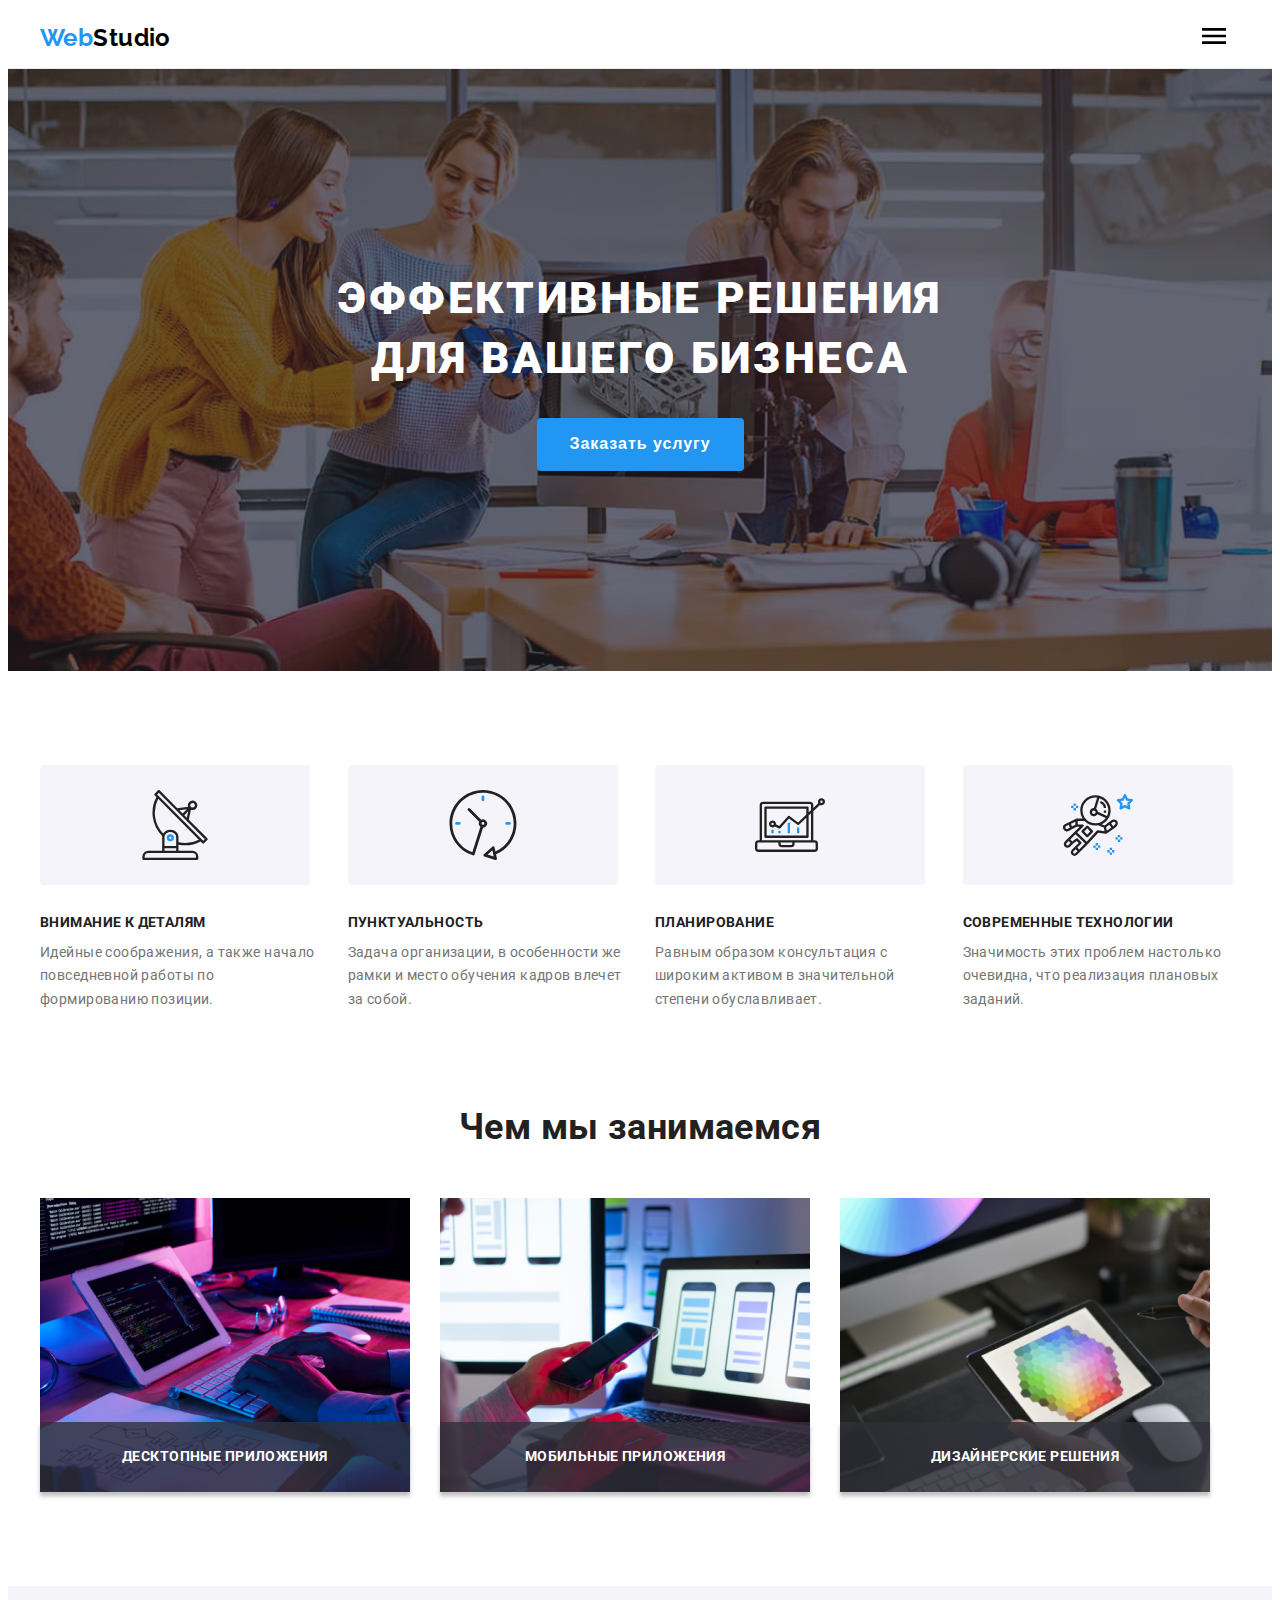
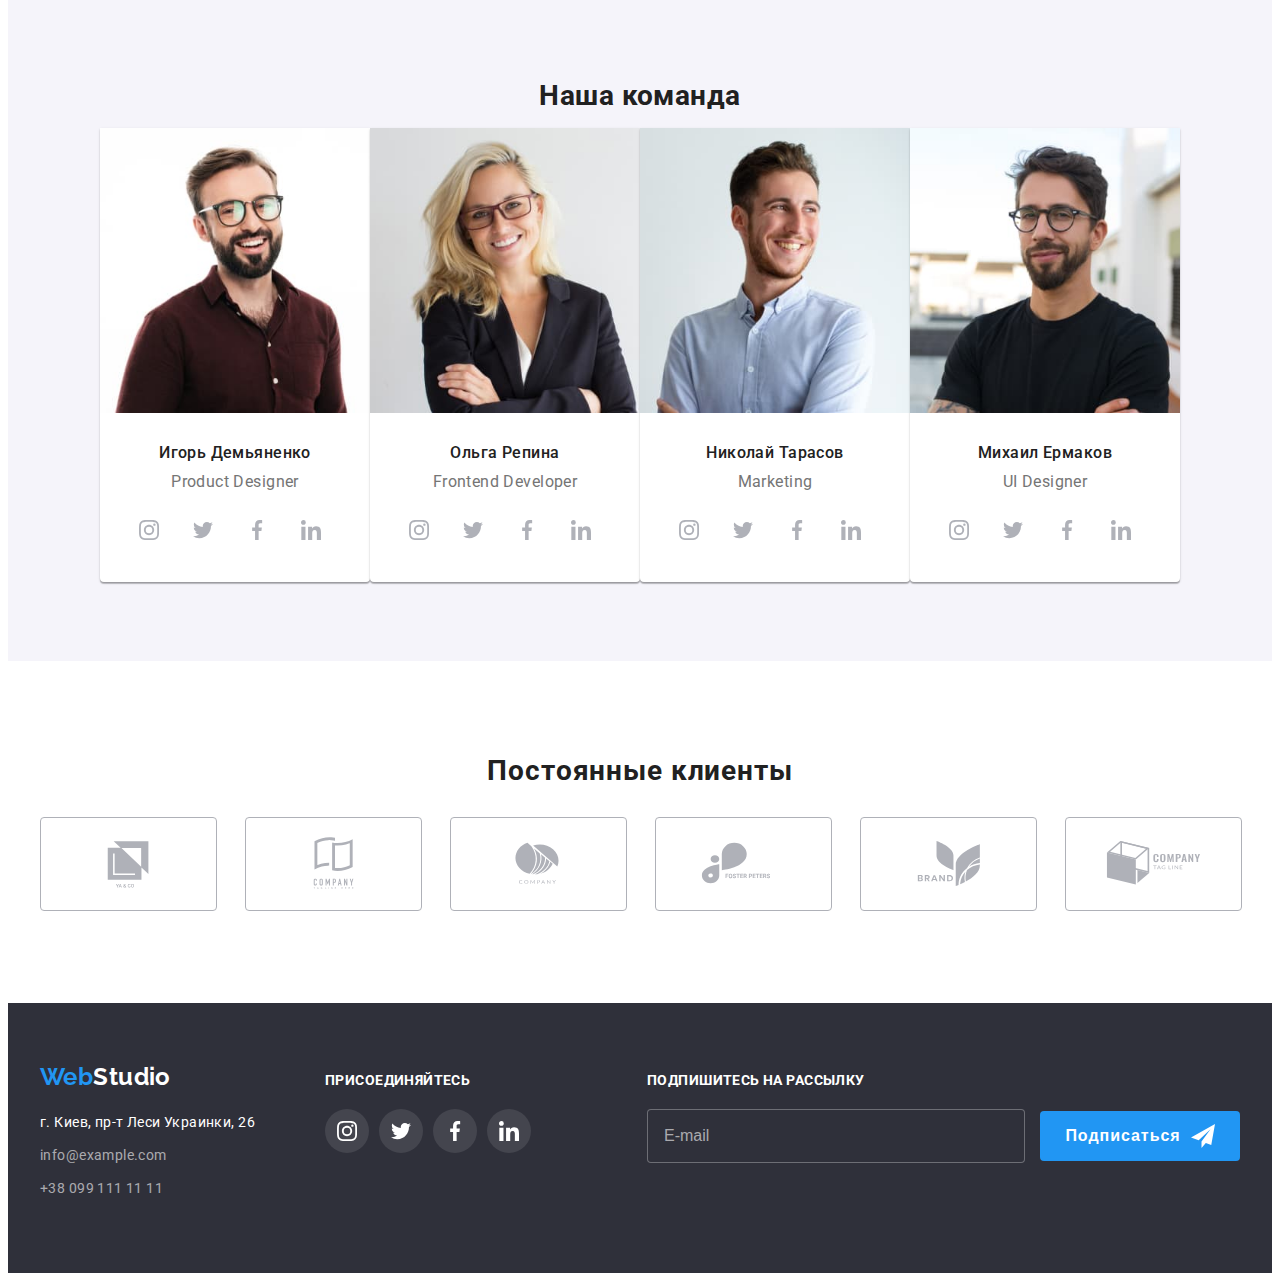
==== commit 8fef7e14: "mobile menu" ====
--- a/index.html
+++ b/index.html
@@ -24,7 +24,7 @@
             
                 <a class="logo header__logo link" href=""><span class="logo__accent">Web</span>Studio</a>
 
-                <button type="button" class="menu__button-open" data-menu-button aria-expanded="false">
+                <button type="button" class="menu__button-open" data-menu-open aria-expanded="false">
                     <svg width="40" height="40" aria-label="Переключатель мобильного меню">
                         <use href="./images/symbol-defs.svg#icon-mobile-menu"></use>
                         </svg>
@@ -61,8 +61,8 @@
                 </li>
             </ul>
 
-            <div class="mob__menu container">
-                <button type="button" class="menu__button-close" data-menu-button aria-expanded="false">
+            <div class="mob__menu container is-hidden">
+                <button type="button" class="menu__button-close" data-menu-close aria-expanded="false">
                     <svg width="40" height="40" aria-label="Переключатель мобильного меню">
                         <use href="./images/symbol-defs.svg#icon-mobile-menu-close"></use>
                     </svg>
@@ -81,12 +81,27 @@
                     
                 <ul class="mob__cont-list list">
                     <li class="mob__cont-item">
-                        <a class="mob__cont-link link" href="mailto:info@devstudio.com">
+                        <a class="mob__mail-link link" href="mailto:info@devstudio.com">
                         info@devstudio.com</a>
                     </li>
                     <li class="mob__cont-item">
-                        <a class="mob__cont-link link" href="tel:+380961111111">
+                        <a class="mob__tel-link link" href="tel:+380961111111">
                         +38 096 111 11 11</a>
+                    </li>
+                </ul>
+
+                <ul class="mob__soc-list list">
+                    <li class="mob__soc-item">
+                        <a class="mob__soc-link link" href="#">Instagram</a>
+                    </li>
+                    <li class="mob__soc-item">
+                        <a class="mob__soc-link link" href="#">Twitter</a>
+                    </li>
+                    <li class="mob__soc-item">
+                        <a class="mob__soc-link link" href="#">Facebook</a>
+                    </li>
+                    <li class="mob__soc-item">
+                        <a class="mob__soc-link link" href="#">LinkedIn</a>
                     </li>
                 </ul>
             </div>
@@ -602,6 +617,7 @@
 
     </div>
     <script src="./js/modal.js"></script>
+    <script src="./js/menu.js"></script>
 </body>
 </html>
 
--- a/css/main.min.css
+++ b/css/main.min.css
@@ -1 +1 @@
-:root{--main-text-color: #757575;--second-text-color: #212121;--accent-color: #2196F3;--white-text-color: #FFFFFF;--black-text-color: #000000;--main-background-color: #FFFFFF;--second-background-color: #2F303A;--third-background-color: #2196F3;--footer-color: rgba(255, 255, 255, 0.6);--typical-mrg: 30px;--main-cubic: cubic-bezier(0.4, 0, 0.2, 1);--main-duration: 250ms}p,h1,h2,h3,h4,h5,h6{margin:0}ul,ol{margin:0;padding-left:0}body{font-family:"Roboto","Raleway",sans-serif;font-size:14px;letter-spacing:.03em;color:var(--second-text-color)}.list{list-style:none}.link{text-decoration:none}img{display:block;max-width:100%;height:auto}.section{padding-top:60px;padding-bottom:60px}@media screen and (min-width: 1200px){.section{padding-top:94px;padding-bottom:94px}}.current{color:var(--accent-color)}.current::after{content:"";position:absolute;width:100%;height:4px;background-color:var(--third-background-color);border-radius:2px;left:0;bottom:-1px}.container{width:100%;margin:0 auto;padding-left:15px;padding-right:15px}@media screen and (min-width: 480px){.container{width:480px}}@media screen and (min-width: 768px){.container{width:768px}}@media screen and (min-width: 1200px){.container{width:1200px}}button{cursor:pointer;display:block;margin:0;border-radius:4px;text-align:center}.logo{font-family:"Raleway",sans-serif;font-style:normal;font-weight:700;font-size:24px;line-height:1.16}.visually-hidden{position:absolute;width:1px;height:1px;margin:-1px;border:0;padding:0;white-space:nowrap;clip-path:inset(100%);clip:rect(0 0 0 0);overflow:hidden}.is-hidden{visibility:hidden;opacity:0;pointer-events:none}.backdrop{position:fixed;top:0;width:100%;height:100%;background-color:rgba(0,0,0,.2);transition-property:opacity,visibility;transition-duration:var(--main-duration);transition-timing-function:var(--main-cubic)}.modal{position:absolute;top:50%;left:50%;padding:40px;transform:translate(-50%, -50%) scale(1);width:528px;min-height:581px;background-color:var(--main-background-color);border-radius:4px;box-shadow:0px 1px 3px rgba(0,0,0,.12),0px 1px 1px rgba(0,0,0,.14),0px 2px 1px rgba(0,0,0,.2);transition-property:transform;transition-duration:var(--main-duration);transition-timing-function:var(--main-cubic)}.backdrop.is-hidden .modal{transform:translate(-50%, -50%) scale(0)}.modal__button{position:absolute;top:8px;right:8px;width:30px;height:30px;display:flex;align-items:center;justify-content:center;background-color:var(--main-background-color);border:1px solid rgba(0,0,0,.1);border-radius:50%;box-shadow:0px 4px 4px rgba(0,0,0,.25);transition-property:transform;transition-duration:var(--main-duration);transition-timing-function:var(--main-cubic)}.modal__button:hover,.modal__button:focus{fill:var(--accent-color)}.modal__form-text{margin-bottom:12px;font-weight:700;font-size:20px;line-height:1.15;text-align:center;letter-spacing:.03em;color:var(--second-text-color)}.modal__field{margin-bottom:10px}.modal__label{font-size:12px;line-height:1.16;letter-spacing:.01em;color:var(--main-text-color)}.input__wrap{position:relative;margin-top:4px}.modal__input{width:100%;height:40px;padding-left:42px;border:1px solid rgba(33,33,33,.2);border-radius:4px;outline:rgba(0,0,0,0);transition-property:border-color;transition-duration:var(--main-duration);transition-timing-function:var(--main-cubic)}.modal__input:hover,.modal__input:focus{border-color:var(--third-background-color)}.icon__user{position:absolute;top:50%;left:12px;transform:translateY(-50%);color:var(--second-text-color)}.modal__input:hover+.icon__user,.modal__input:focus+.icon__user{fill:var(--accent-color)}.user__comment{width:100%;height:120px;margin-top:4px;padding-top:12px;padding-left:16px;resize:none;font-size:12px;line-height:1.16;letter-spacing:.01em;border:1px solid rgba(33,33,33,.2);border-radius:4px;outline:rgba(0,0,0,0);transition-property:border-color;transition-duration:var(--main-duration);transition-timing-function:var(--main-cubic)}.user__comment:hover,.user__comment:focus{border-color:var(--third-background-color)}.user__comment::placeholder{color:rgba(117,117,117,.5)}.form__check{position:relative;margin-bottom:var(--typical-mrg)}.checkbox__label{display:flex;justify-content:center;align-items:center;margin-left:8px;font-size:14px;line-height:1.71;color:var(--main-text-color)}.checkbox__input{transition-property:border-color;transition-duration:var(--main-duration);transition-timing-function:var(--main-cubic)}.checkbox__icon{position:absolute;top:4px;left:5px;width:16px;height:15px}.checkbox__input:checked+.checkbox__icon{fill:#fff;background-color:var(--third-background-color);border:none;border-radius:3px}.icon__check{position:absolute;width:16px;height:15px;border:2px solid var(--second-text-color);border-radius:3px;fill:rgba(0,0,0,0)}.checkbox__input:hover+.checkbox__icon .icon__check,.checkbox__input:focus+.checkbox__icon .icon__check{border-color:var(--third-background-color)}.checkbox__input:checked+.checkbox__icon .icon__check{border:none}.chekbox__link{margin-left:4px;color:var(--accent-color)}.form-modal__button{width:200px;height:50px;padding:10px 55px 10px 56px;font-weight:700;font-size:16px;line-height:1.88;letter-spacing:.06em;border-radius:4px;border:1px solid rgba(0,0,0,0);display:flex;align-items:center;text-align:center;color:var(--white-text-color);background-color:var(--third-background-color);transition-property:box-shadow;transition-duration:var(--main-duration);transition-timing-function:var(--main-cubic)}.form-modal__button:hover,.form-modal__button:focus{box-shadow:0px 4px 4px rgba(0,0,0,.15)}.header{border-bottom:1px solid #ececec}@media screen and (max-width: 767px){.header{position:relative}}.header__page{display:flex;align-items:center}.header__logo{padding:16px 0;color:var(--black-text-color)}.logo__accent{color:var(--accent-color)}.nav{display:none}.nav__list{display:flex;align-items:center}.nav__item:not(:last-child){margin-right:50px}.nav__link{display:block;padding-top:32px;padding-bottom:32px;position:relative;font-weight:500;line-height:1.14;letter-spacing:.02em;color:var(--second-text-color);transition-property:background-color;transition-duration:var(--main-duration);transition-timing-function:var(--main-cubic)}.nav__link:hover,.nav__link:focus{color:var(--accent-color)}.contacts{display:none}.contacts__icon{margin-right:10px;fill:currentColor}.contacts__link{display:flex;align-items:center;font-weight:500;line-height:1.14;letter-spacing:.02em;color:var(--main-text-color);transition-property:background-color;transition-duration:var(--main-duration);transition-timing-function:var(--main-cubic)}.contacts__link:hover,.contacts__link:focus{color:var(--accent-color)}.contacts__item:not(:last-child){margin-right:50px}.menu__button-open,.menu__button-close{margin-left:auto;border:none;background-color:rgba(0,0,0,0)}.mob__menu{position:fixed;top:0;left:0;background-color:#fff;width:100%;height:100vh;padding-top:10px;padding-bottom:10px}.menu__button-close{margin-left:auto;border:none;background-color:rgba(0,0,0,0)}.mob__menu-list{padding-left:40px}.mob__menu-item:not(:last-child){margin-bottom:32px}.mob__menu-link{font-weight:500;font-size:40px;line-height:1.17;text-align:center;letter-spacing:.02em;color:var(--black-text-color)}.mob__cont-list{padding-top:302px;padding-left:40px}.mob__cont-item:not(:last-child){margin-bottom:32px}.mob__cont-link{font-weight:500;font-size:34px;line-height:1.17;letter-spacing:.02em;color:var(--main-text-color)}.hero{padding-top:118px;padding-bottom:118px;text-align:center;max-width:767px;margin:0 auto;background-color:#c4c4c4;background-image:linear-gradient(rgba(47, 48, 58, 0.4), rgba(47, 48, 58, 0.4)),url(../images/hero-mobile.jpg);background-repeat:no-repeat;background-position:center;background-size:cover}@media screen and (min-device-pixel-ratio: 2),(min-resolution: 192dpi),(min-resolution: 2dppx){.hero{background-image:linear-gradient(rgba(47, 48, 58, 0.4), rgba(47, 48, 58, 0.4)),url(../images/hero-mobile@2x.jpg)}}@media screen and (min-width: 768px){.hero{max-width:1199px;background-image:linear-gradient(rgba(47, 48, 58, 0.4), rgba(47, 48, 58, 0.4)),url(../images/hero-tablet.jpg)}}@media screen and (min-width: 768px)and (min-device-pixel-ratio: 2),screen and (min-width: 768px)and (min-resolution: 192dpi),screen and (min-width: 768px)and (min-resolution: 2dppx){.hero{background-image:linear-gradient(rgba(47, 48, 58, 0.4), rgba(47, 48, 58, 0.4)),url(../images/hero-tablet@2x.jpg)}}@media screen and (min-width: 1200px){.hero{padding-top:200px;padding-bottom:200px;max-width:1600px;background-image:linear-gradient(rgba(47, 48, 58, 0.4), rgba(47, 48, 58, 0.4)),url(../images/hero-bg.jpg)}}@media screen and (min-width: 1200px)and (min-device-pixel-ratio: 2),screen and (min-width: 1200px)and (min-resolution: 192dpi),screen and (min-width: 1200px)and (min-resolution: 2dppx){.hero{background-image:linear-gradient(rgba(47, 48, 58, 0.4), rgba(47, 48, 58, 0.4)),url(../images/hero-desktop@2x.jpg)}}.hero__title{width:360px;margin:0 auto;font-weight:900;font-size:26px;line-height:1.62;letter-spacing:.06em;text-transform:uppercase;color:var(--white-text-color);margin-bottom:var(--typical-mrg)}@media screen and (min-width: 1200px){.hero__title{width:696px;font-weight:900;font-size:44px;line-height:1.36}}.hero__button{display:inline-block;border:1px solid rgba(0,0,0,0);border-radius:4px;padding:10px 32px;min-width:136px;font-weight:700;font-size:16px;line-height:1.88;letter-spacing:.06em;text-align:center;color:var(--white-text-color);background-color:var(--third-background-color)}.benefits__list{margin-right:-30px;margin-bottom:-30px}@media screen and (min-width: 768px){.benefits__list{display:flex;flex-wrap:wrap}}@media screen and (min-width: 1200px){.benefits__list{flex-wrap:nowrap}}.benefits__item{margin-right:30px}@media screen and (min-width: 768px){.benefits__item{flex-basis:calc((100% - 60px)/2)}}@media screen and (min-width: 1200px){.benefits__item{flex-basis:calc((100% - 120px)/4)}}@media screen and (min-width: 1200px){.benefits__item:not(:last-child){margin-right:var(--typical-mrg)}}.benefits__icon{display:flex;justify-content:center;align-items:center;width:450px;height:120px;margin-bottom:var(--typical-mrg);border-radius:4px;background-color:#f5f4fa}@media screen and (min-width: 768px){.benefits__icon{width:354px}}@media screen and (min-width: 1200px){.benefits__icon{width:270px}}.benefits__top-text{font-weight:700;font-size:14px;line-height:1.14;text-align:center;text-transform:uppercase;margin-bottom:10px}@media screen and (min-width: 768px){.benefits__top-text{display:flex}}.benefits__text{font-weight:400;font-size:14px;line-height:1.71;margin-bottom:30px;color:var(--main-text-color)}.about{display:none;padding-top:0}@media screen and (min-width: 1200px){.about{display:block}}.about__title{font-weight:700;font-size:36px;line-height:1.17;text-align:center;margin-bottom:50px}.about__list{display:flex}.about__item{position:relative}.about__item:not(:last-child){margin-right:var(--typical-mrg)}.about__text{position:absolute;bottom:0;display:flex;justify-content:center;align-items:center;color:var(--white-text-color);background:rgba(47,48,58,.8);box-shadow:0px 4px 4px rgba(0,0,0,.25);width:100%;height:70px;font-weight:700;font-size:14px;line-height:1.14;text-transform:uppercase}.team{background-color:#f5f4fa}.team__title{font-weight:700;font-size:28px;line-height:1.17;text-align:center;margin-bottom:30px}.team__list{display:flex;flex-wrap:wrap;justify-content:center;flex-basis:calc((100% - 60px)/2)}@media screen and (min-width: 768px){.team__list{margin:-15px}}.team__item{background-color:var(--main-background-color);box-shadow:0px 1px 3px rgba(0,0,0,.12),0px 1px 1px rgba(0,0,0,.14),0px 2px 1px rgba(0,0,0,.2);border-radius:0px 0px 4px 4px}@media screen and (max-width: 1199px){.team__item{margin:15px}}@media screen and (min-width: 768px){.team__item{width:354px}}@media screen and (min-width: 1200px){.team__item{width:270px}}.team__employee{padding-top:30px;padding-bottom:30px}.employee__top-text{font-weight:500;font-size:16px;line-height:1.19;text-align:center;margin-bottom:10px}.employee__text{margin-bottom:var(--typical-mrg);font-size:16px;line-height:1.19;text-align:center;color:var(--main-text-color);margin-bottom:16px}.employee__soc-list{display:flex;justify-content:center}.employee__soc-item{width:44px;height:44px;margin-right:10px;background-color:var(--main-background-color);border-radius:50%;display:flex;justify-content:center;align-items:center;transition-property:background-color;transition-duration:var(--main-duration);transition-timing-function:var(--main-cubic)}.employee__soc-link{width:100%;height:100%;border-radius:50%;color:#afb1b8;display:flex;justify-content:center;align-items:center}.employee__soc-link:hover,.employee__soc-link:focus{background-color:var(--third-background-color);color:#fff}.employee__soc-icon{fill:currentColor}.clients__title{font-weight:700;font-size:28px;line-height:1.17;text-align:center;letter-spacing:.03em;color:var(--second-text-color);margin-bottom:var(--typical-mrg)}.clients__list{display:flex;justify-content:center;flex-wrap:wrap;gap:30px;flex-basis:calc((100% - 60px)/2)}@media screen and (min-width: 768px){.clients__list{flex-basis:calc((100% - 90px)/3)}}@media screen and (min-width: 1200px){.clients__list{flex-wrap:nowrap}}.clients__item{width:210px;height:92px}@media screen and (min-width: 768px){.clients__item{width:226px}}@media screen and (min-width: 1200px){.clients__item{width:192px}}.clients__link{display:flex;justify-content:center;align-items:center;border:1px solid #afb1b8;border-radius:4px;width:100%;height:100%;color:#afb1b8;transition-property:border-color,color;transition-duration:var(--main-duration);transition-timing-function:var(--main-cubic)}.clients__link:hover,.clients__link:focus{color:var(--accent-color);border-color:var(--accent-color)}.clients__icon{fill:currentColor}.footer{background-color:var(--second-background-color);padding-top:60px;padding-bottom:60px}@media screen and (max-width: 1199px){.footer__section{text-align:center}}@media screen and (min-width: 768px){.footer__section{display:flex;align-items:baseline;justify-content:center;flex-wrap:wrap}}@media screen and (max-width: 1199px){.footer__container{margin-bottom:60px}}@media screen and (min-width: 768px){.footer__container{margin-right:165px}}@media screen and (min-width: 1200px){.footer__container{margin-right:70px}}.footer__logo{display:block;margin-bottom:20px;color:var(--white-text-color)}.footer__item:not(:last-child){margin-bottom:9px}.footer__geo{line-height:1.71;font-style:normal;color:var(--white-text-color);transition-property:background-color;transition-duration:var(--main-duration);transition-timing-function:var(--main-cubic)}.footer__geo:hover,.footer__geo:focus{color:var(--accent-color)}.footer__link{line-height:1.71;font-style:normal;color:var(--footer-color);transition-property:background-color;transition-duration:var(--main-duration);transition-timing-function:var(--main-cubic)}.footer__link:hover,.footer__link:focus{color:var(--accent-color)}@media screen and (min-width: 1200px){.footer__soc{margin-right:auto}}.footer__soc-text{font-family:"Roboto",sans-serif;font-weight:700;font-size:14px;line-height:1.14;letter-spacing:.03em;text-transform:uppercase;color:var(--white-text-color);margin-bottom:20px}.footer__soc-list{display:flex;justify-content:center;align-items:center;margin-bottom:60px}.footer__soc-item{width:44px;height:44px;background-color:rgba(255,255,255,.1);border-radius:50%;display:flex;justify-content:center;align-items:center;transition-property:background-color;transition-duration:var(--main-duration);transition-timing-function:var(--main-cubic)}.footer__soc-item:not(:last-child){margin-right:10px}.footer__soc-item:hover,.footer__soc-item:focus{background-color:var(--third-background-color)}.footer__soc-link{display:flex;justify-content:center;align-items:center}.footer__soc-icon{fill:#fff}.form__subscribe-text{margin-bottom:20px;font-weight:700;font-size:14px;line-height:1.14;letter-spacing:.03em;text-transform:uppercase;color:var(--white-text-color)}@media screen and (min-width: 1200px){.form__subscribe-field{display:flex;justify-content:center;align-items:baseline}}.form__subscribe-input{width:450px;height:50px;padding-left:16px;margin-right:15px;color:var(--white-text-color);background-color:var(--second-background-color);border:1px solid rgba(255,255,255,.3);border-radius:4px;outline:none;margin-bottom:20px}.form__subscribe-input::placeholder{font-size:16px;color:rgba(255,255,255,.6)}@media screen and (min-width: 1200px){.form__subscribe-input{width:358px}}.subscribe__button{display:flex;justify-content:center;align-items:center;margin:0 auto;width:200px;height:50px;font-weight:700;font-size:16px;line-height:1.88;letter-spacing:.06em;color:var(--white-text-color);background-color:var(--third-background-color);border-radius:4px;border:none;transition-property:box-shadow;transition-duration:var(--main-duration);transition-timing-function:var(--main-cubic)}.subscribe__button:hover,.subscribe__button:focus{box-shadow:0px 4px 4px rgba(0,0,0,.15)}.subscribe__button-icon{margin-left:10px}.filter__list{display:flex;flex-wrap:wrap;margin-bottom:40px}@media screen and (max-width: 1199px){.filter__list{row-gap:15px}}@media screen and (min-width: 768px){.filter__list{justify-content:center}}@media screen and (min-width: 1200px){.filter__list{margin-bottom:50px}}.filter__item:not(:last-child){margin-right:8px}.filter__button{padding:6px 22px;font-family:"Roboto",sans-serif;font-style:normal;font-weight:500;font-size:16px;line-height:1.62;text-align:center;background-color:#f5f4fa;border:1px solid rgba(0,0,0,0);transition-property:background-color;transition-duration:var(--main-duration);transition-timing-function:var(--main-cubic)}.filter__button:hover,.filter__button:focus{color:var(--white-text-color);background-color:var(--accent-color);box-shadow:0px 3px 1px rgba(0,0,0,.1),0px 1px 2px rgba(0,0,0,.08),0px 2px 2px rgba(0,0,0,.12);border-radius:4px}@media screen and (min-width: 768px){.examples__list{margin:-15px;display:flex;flex-wrap:wrap;flex-basis:calc((100% - 60px)/2)}}@media screen and (min-width: 1200px){.examples__list{display:flex;flex-wrap:wrap;margin-right:calc(-1*var(--typical-mrg));margin-bottom:calc(-1*var(--typical-mrg))}}.examples__item{margin-bottom:var(--typical-mrg)}@media screen and (min-width: 768px){.examples__item{width:354px;margin:15px}}@media screen and (min-width: 1200px){.examples__item{width:370px;flex-basis:calc(33.3333333333% - var(--typical-mrg))}}.examples__link{display:block;transition-property:background-color;transition-duration:var(--main-duration);transition-timing-function:var(--main-cubic)}.examples__link:hover,.examples__link:focus{box-shadow:0px 1px 1px rgba(0,0,0,.12),0px 4px 4px rgba(0,0,0,.06),1px 4px 6px rgba(0,0,0,.16)}.examples__thumb{position:relative;overflow:hidden}.examples__thumb-text{position:absolute;top:0;left:0;width:100%;height:100%;padding:63px 24px;transform:translateY(100%);font-family:"Roboto",sans-serif;font-style:normal;font-weight:400;font-size:18px;line-height:1.56;letter-spacing:.03em;color:var(--white-text-color);background:rgba(33,150,243,.9);transition-property:transform;transition-duration:var(--main-duration);transition-timing-function:var(--main-cubic)}.examples__link:hover .examples__thumb-text,.examples__link:focus .examples__thumb-text{transform:translateY(0);box-shadow:0px 1px 1px rgba(0,0,0,.12),0px 4px 4px rgba(0,0,0,.06),1px 4px 6px rgba(0,0,0,.16)}.examples__content{padding:20px 24px;border-left:1px solid #eee;border-right:1px solid #eee;border-bottom:1px solid #eee}.examples__title{font-weight:700;font-size:18px;line-height:2;letter-spacing:.06em;margin-bottom:4px;color:var(--second-text-color)}.examples__subtitle{font-size:16px;line-height:1.88;color:var(--main-text-color)}/*# sourceMappingURL=main.min.css.map */+:root{--main-text-color: #757575;--second-text-color: #212121;--accent-color: #2196F3;--white-text-color: #FFFFFF;--black-text-color: #000000;--main-background-color: #FFFFFF;--second-background-color: #2F303A;--third-background-color: #2196F3;--footer-color: rgba(255, 255, 255, 0.6);--typical-mrg: 30px;--main-cubic: cubic-bezier(0.4, 0, 0.2, 1);--main-duration: 250ms}p,h1,h2,h3,h4,h5,h6{margin:0}ul,ol{margin:0;padding-left:0}body{font-family:"Roboto","Raleway",sans-serif;font-size:14px;letter-spacing:.03em;color:var(--second-text-color)}.list{list-style:none}.link{text-decoration:none}img{display:block;max-width:100%;height:auto}.section{padding-top:60px;padding-bottom:60px}@media screen and (min-width: 1200px){.section{padding-top:94px;padding-bottom:94px}}.current{color:var(--accent-color)}.current::after{content:"";position:absolute;width:100%;height:4px;background-color:var(--third-background-color);border-radius:2px;left:0;bottom:-1px}.container{width:100%;margin:0 auto;padding-left:15px;padding-right:15px}@media screen and (min-width: 480px){.container{width:480px}}@media screen and (min-width: 768px){.container{width:768px}}@media screen and (min-width: 1200px){.container{width:1200px}}button{cursor:pointer;display:block;margin:0;border-radius:4px;text-align:center}.logo{font-family:"Raleway",sans-serif;font-style:normal;font-weight:700;font-size:24px;line-height:1.16}.visually-hidden{position:absolute;width:1px;height:1px;margin:-1px;border:0;padding:0;white-space:nowrap;clip-path:inset(100%);clip:rect(0 0 0 0);overflow:hidden}.is-hidden{visibility:hidden;opacity:0;pointer-events:none}.backdrop{position:fixed;top:0;width:100%;height:100%;background-color:rgba(0,0,0,.2);transition-property:opacity,visibility;transition-duration:var(--main-duration);transition-timing-function:var(--main-cubic)}.modal{position:absolute;top:50%;left:50%;padding:40px;transform:translate(-50%, -50%) scale(1);width:528px;min-height:581px;background-color:var(--main-background-color);border-radius:4px;box-shadow:0px 1px 3px rgba(0,0,0,.12),0px 1px 1px rgba(0,0,0,.14),0px 2px 1px rgba(0,0,0,.2);transition-property:transform;transition-duration:var(--main-duration);transition-timing-function:var(--main-cubic)}.backdrop.is-hidden .modal{transform:translate(-50%, -50%) scale(0)}.modal__button{position:absolute;top:8px;right:8px;width:30px;height:30px;display:flex;align-items:center;justify-content:center;background-color:var(--main-background-color);border:1px solid rgba(0,0,0,.1);border-radius:50%;box-shadow:0px 4px 4px rgba(0,0,0,.25);transition-property:transform;transition-duration:var(--main-duration);transition-timing-function:var(--main-cubic)}.modal__button:hover,.modal__button:focus{fill:var(--accent-color)}.modal__form-text{margin-bottom:12px;font-weight:700;font-size:20px;line-height:1.15;text-align:center;letter-spacing:.03em;color:var(--second-text-color)}.modal__field{margin-bottom:10px}.modal__label{font-size:12px;line-height:1.16;letter-spacing:.01em;color:var(--main-text-color)}.input__wrap{position:relative;margin-top:4px}.modal__input{width:100%;height:40px;padding-left:42px;border:1px solid rgba(33,33,33,.2);border-radius:4px;outline:rgba(0,0,0,0);transition-property:border-color;transition-duration:var(--main-duration);transition-timing-function:var(--main-cubic)}.modal__input:hover,.modal__input:focus{border-color:var(--third-background-color)}.icon__user{position:absolute;top:50%;left:12px;transform:translateY(-50%);color:var(--second-text-color)}.modal__input:hover+.icon__user,.modal__input:focus+.icon__user{fill:var(--accent-color)}.user__comment{width:100%;height:120px;margin-top:4px;padding-top:12px;padding-left:16px;resize:none;font-size:12px;line-height:1.16;letter-spacing:.01em;border:1px solid rgba(33,33,33,.2);border-radius:4px;outline:rgba(0,0,0,0);transition-property:border-color;transition-duration:var(--main-duration);transition-timing-function:var(--main-cubic)}.user__comment:hover,.user__comment:focus{border-color:var(--third-background-color)}.user__comment::placeholder{color:rgba(117,117,117,.5)}.form__check{position:relative;margin-bottom:var(--typical-mrg)}.checkbox__label{display:flex;justify-content:center;align-items:center;margin-left:8px;font-size:14px;line-height:1.71;color:var(--main-text-color)}.checkbox__input{transition-property:border-color;transition-duration:var(--main-duration);transition-timing-function:var(--main-cubic)}.checkbox__icon{position:absolute;top:4px;left:5px;width:16px;height:15px}.checkbox__input:checked+.checkbox__icon{fill:#fff;background-color:var(--third-background-color);border:none;border-radius:3px}.icon__check{position:absolute;width:16px;height:15px;border:2px solid var(--second-text-color);border-radius:3px;fill:rgba(0,0,0,0)}.checkbox__input:hover+.checkbox__icon .icon__check,.checkbox__input:focus+.checkbox__icon .icon__check{border-color:var(--third-background-color)}.checkbox__input:checked+.checkbox__icon .icon__check{border:none}.chekbox__link{margin-left:4px;color:var(--accent-color)}.form-modal__button{width:200px;height:50px;padding:10px 55px 10px 56px;font-weight:700;font-size:16px;line-height:1.88;letter-spacing:.06em;border-radius:4px;border:1px solid rgba(0,0,0,0);display:flex;align-items:center;text-align:center;color:var(--white-text-color);background-color:var(--third-background-color);transition-property:box-shadow;transition-duration:var(--main-duration);transition-timing-function:var(--main-cubic)}.form-modal__button:hover,.form-modal__button:focus{box-shadow:0px 4px 4px rgba(0,0,0,.15)}.header{border-bottom:1px solid #ececec}@media screen and (max-width: 767px){.header{position:relative}}.header__page{display:flex;align-items:center}.header__logo{padding:16px 0;color:var(--black-text-color)}.logo__accent{color:var(--accent-color)}.nav{display:none}.nav__list{display:flex;align-items:center}.nav__item:not(:last-child){margin-right:50px}.nav__link{display:block;padding-top:32px;padding-bottom:32px;position:relative;font-weight:500;line-height:1.14;letter-spacing:.02em;color:var(--second-text-color);transition-property:background-color;transition-duration:var(--main-duration);transition-timing-function:var(--main-cubic)}.nav__link:hover,.nav__link:focus{color:var(--accent-color)}.contacts{display:none}.contacts__icon{margin-right:10px;fill:currentColor}.contacts__link{display:flex;align-items:center;font-weight:500;line-height:1.14;letter-spacing:.02em;color:var(--main-text-color);transition-property:background-color;transition-duration:var(--main-duration);transition-timing-function:var(--main-cubic)}.contacts__link:hover,.contacts__link:focus{color:var(--accent-color)}.contacts__item:not(:last-child){margin-right:50px}.hero{padding-top:118px;padding-bottom:118px;text-align:center;max-width:767px;margin:0 auto;background-color:#c4c4c4;background-image:linear-gradient(rgba(47, 48, 58, 0.4), rgba(47, 48, 58, 0.4)),url(../images/hero-mobile.jpg);background-repeat:no-repeat;background-position:center;background-size:cover}@media screen and (min-device-pixel-ratio: 2),(min-resolution: 192dpi),(min-resolution: 2dppx){.hero{background-image:linear-gradient(rgba(47, 48, 58, 0.4), rgba(47, 48, 58, 0.4)),url(../images/hero-mobile@2x.jpg)}}@media screen and (min-width: 768px){.hero{max-width:1199px;background-image:linear-gradient(rgba(47, 48, 58, 0.4), rgba(47, 48, 58, 0.4)),url(../images/hero-tablet.jpg)}}@media screen and (min-width: 768px)and (min-device-pixel-ratio: 2),screen and (min-width: 768px)and (min-resolution: 192dpi),screen and (min-width: 768px)and (min-resolution: 2dppx){.hero{background-image:linear-gradient(rgba(47, 48, 58, 0.4), rgba(47, 48, 58, 0.4)),url(../images/hero-tablet@2x.jpg)}}@media screen and (min-width: 1200px){.hero{padding-top:200px;padding-bottom:200px;max-width:1600px;background-image:linear-gradient(rgba(47, 48, 58, 0.4), rgba(47, 48, 58, 0.4)),url(../images/hero-bg.jpg)}}@media screen and (min-width: 1200px)and (min-device-pixel-ratio: 2),screen and (min-width: 1200px)and (min-resolution: 192dpi),screen and (min-width: 1200px)and (min-resolution: 2dppx){.hero{background-image:linear-gradient(rgba(47, 48, 58, 0.4), rgba(47, 48, 58, 0.4)),url(../images/hero-desktop@2x.jpg)}}.hero__title{width:360px;margin:0 auto;font-weight:900;font-size:26px;line-height:1.62;letter-spacing:.06em;text-transform:uppercase;color:var(--white-text-color);margin-bottom:var(--typical-mrg)}@media screen and (min-width: 1200px){.hero__title{width:696px;font-weight:900;font-size:44px;line-height:1.36}}.hero__button{display:inline-block;border:1px solid rgba(0,0,0,0);border-radius:4px;padding:10px 32px;min-width:136px;font-weight:700;font-size:16px;line-height:1.88;letter-spacing:.06em;text-align:center;color:var(--white-text-color);background-color:var(--third-background-color)}.benefits__list{margin-right:-30px;margin-bottom:-30px}@media screen and (min-width: 768px){.benefits__list{display:flex;flex-wrap:wrap}}@media screen and (min-width: 1200px){.benefits__list{flex-wrap:nowrap}}.benefits__item{margin-right:30px}@media screen and (min-width: 768px){.benefits__item{flex-basis:calc((100% - 60px)/2)}}@media screen and (min-width: 1200px){.benefits__item{flex-basis:calc((100% - 120px)/4)}}@media screen and (min-width: 1200px){.benefits__item:not(:last-child){margin-right:var(--typical-mrg)}}.benefits__icon{display:flex;justify-content:center;align-items:center;width:450px;height:120px;margin-bottom:var(--typical-mrg);border-radius:4px;background-color:#f5f4fa}@media screen and (min-width: 768px){.benefits__icon{width:354px}}@media screen and (min-width: 1200px){.benefits__icon{width:270px}}.benefits__top-text{font-weight:700;font-size:14px;line-height:1.14;text-align:center;text-transform:uppercase;margin-bottom:10px}@media screen and (min-width: 768px){.benefits__top-text{display:flex}}.benefits__text{font-weight:400;font-size:14px;line-height:1.71;margin-bottom:30px;color:var(--main-text-color)}.about{display:none;padding-top:0}@media screen and (min-width: 1200px){.about{display:block}}.about__title{font-weight:700;font-size:36px;line-height:1.17;text-align:center;margin-bottom:50px}.about__list{display:flex}.about__item{position:relative}.about__item:not(:last-child){margin-right:var(--typical-mrg)}.about__text{position:absolute;bottom:0;display:flex;justify-content:center;align-items:center;color:var(--white-text-color);background:rgba(47,48,58,.8);box-shadow:0px 4px 4px rgba(0,0,0,.25);width:100%;height:70px;font-weight:700;font-size:14px;line-height:1.14;text-transform:uppercase}.team{background-color:#f5f4fa}.team__title{font-weight:700;font-size:28px;line-height:1.17;text-align:center;margin-bottom:30px}.team__list{display:flex;flex-wrap:wrap;justify-content:center;flex-basis:calc((100% - 60px)/2)}@media screen and (min-width: 768px){.team__list{margin:-15px}}.team__item{background-color:var(--main-background-color);box-shadow:0px 1px 3px rgba(0,0,0,.12),0px 1px 1px rgba(0,0,0,.14),0px 2px 1px rgba(0,0,0,.2);border-radius:0px 0px 4px 4px}@media screen and (max-width: 1199px){.team__item{margin:15px}}@media screen and (min-width: 768px){.team__item{width:354px}}@media screen and (min-width: 1200px){.team__item{width:270px}}.team__employee{padding-top:30px;padding-bottom:30px}.employee__top-text{font-weight:500;font-size:16px;line-height:1.19;text-align:center;margin-bottom:10px}.employee__text{margin-bottom:var(--typical-mrg);font-size:16px;line-height:1.19;text-align:center;color:var(--main-text-color);margin-bottom:16px}.employee__soc-list{display:flex;justify-content:center}.employee__soc-item{width:44px;height:44px;margin-right:10px;background-color:var(--main-background-color);border-radius:50%;display:flex;justify-content:center;align-items:center;transition-property:background-color;transition-duration:var(--main-duration);transition-timing-function:var(--main-cubic)}.employee__soc-link{width:100%;height:100%;border-radius:50%;color:#afb1b8;display:flex;justify-content:center;align-items:center}.employee__soc-link:hover,.employee__soc-link:focus{background-color:var(--third-background-color);color:#fff}.employee__soc-icon{fill:currentColor}.clients__title{font-weight:700;font-size:28px;line-height:1.17;text-align:center;letter-spacing:.03em;color:var(--second-text-color);margin-bottom:var(--typical-mrg)}.clients__list{display:flex;justify-content:center;flex-wrap:wrap;gap:30px;flex-basis:calc((100% - 60px)/2)}@media screen and (min-width: 768px){.clients__list{flex-basis:calc((100% - 90px)/3)}}@media screen and (min-width: 1200px){.clients__list{flex-wrap:nowrap}}.clients__item{width:210px;height:92px}@media screen and (min-width: 768px){.clients__item{width:226px}}@media screen and (min-width: 1200px){.clients__item{width:192px}}.clients__link{display:flex;justify-content:center;align-items:center;border:1px solid #afb1b8;border-radius:4px;width:100%;height:100%;color:#afb1b8;transition-property:border-color,color;transition-duration:var(--main-duration);transition-timing-function:var(--main-cubic)}.clients__link:hover,.clients__link:focus{color:var(--accent-color);border-color:var(--accent-color)}.clients__icon{fill:currentColor}.footer{background-color:var(--second-background-color);padding-top:60px;padding-bottom:60px}@media screen and (max-width: 1199px){.footer__section{text-align:center}}@media screen and (min-width: 768px){.footer__section{display:flex;align-items:baseline;justify-content:center;flex-wrap:wrap}}@media screen and (max-width: 1199px){.footer__container{margin-bottom:60px}}@media screen and (min-width: 768px){.footer__container{margin-right:165px}}@media screen and (min-width: 1200px){.footer__container{margin-right:70px}}.footer__logo{display:block;margin-bottom:20px;color:var(--white-text-color)}.footer__item:not(:last-child){margin-bottom:9px}.footer__geo{line-height:1.71;font-style:normal;color:var(--white-text-color);transition-property:background-color;transition-duration:var(--main-duration);transition-timing-function:var(--main-cubic)}.footer__geo:hover,.footer__geo:focus{color:var(--accent-color)}.footer__link{line-height:1.71;font-style:normal;color:var(--footer-color);transition-property:background-color;transition-duration:var(--main-duration);transition-timing-function:var(--main-cubic)}.footer__link:hover,.footer__link:focus{color:var(--accent-color)}@media screen and (min-width: 1200px){.footer__soc{margin-right:auto}}.footer__soc-text{font-family:"Roboto",sans-serif;font-weight:700;font-size:14px;line-height:1.14;letter-spacing:.03em;text-transform:uppercase;color:var(--white-text-color);margin-bottom:20px}.footer__soc-list{display:flex;justify-content:center;align-items:center;margin-bottom:60px}.footer__soc-item{width:44px;height:44px;background-color:rgba(255,255,255,.1);border-radius:50%;display:flex;justify-content:center;align-items:center;transition-property:background-color;transition-duration:var(--main-duration);transition-timing-function:var(--main-cubic)}.footer__soc-item:not(:last-child){margin-right:10px}.footer__soc-item:hover,.footer__soc-item:focus{background-color:var(--third-background-color)}.footer__soc-link{display:flex;justify-content:center;align-items:center}.footer__soc-icon{fill:#fff}.form__subscribe-text{margin-bottom:20px;font-weight:700;font-size:14px;line-height:1.14;letter-spacing:.03em;text-transform:uppercase;color:var(--white-text-color)}@media screen and (min-width: 1200px){.form__subscribe-field{display:flex;justify-content:center;align-items:baseline}}.form__subscribe-input{width:450px;height:50px;padding-left:16px;margin-right:15px;color:var(--white-text-color);background-color:var(--second-background-color);border:1px solid rgba(255,255,255,.3);border-radius:4px;outline:none;margin-bottom:20px}.form__subscribe-input::placeholder{font-size:16px;color:rgba(255,255,255,.6)}@media screen and (min-width: 1200px){.form__subscribe-input{width:358px}}.subscribe__button{display:flex;justify-content:center;align-items:center;margin:0 auto;width:200px;height:50px;font-weight:700;font-size:16px;line-height:1.88;letter-spacing:.06em;color:var(--white-text-color);background-color:var(--third-background-color);border-radius:4px;border:none;transition-property:box-shadow;transition-duration:var(--main-duration);transition-timing-function:var(--main-cubic)}.subscribe__button:hover,.subscribe__button:focus{box-shadow:0px 4px 4px rgba(0,0,0,.15)}.subscribe__button-icon{margin-left:10px}.filter__list{display:flex;flex-wrap:wrap;margin-bottom:40px}@media screen and (max-width: 1199px){.filter__list{row-gap:15px}}@media screen and (min-width: 768px){.filter__list{justify-content:center}}@media screen and (min-width: 1200px){.filter__list{margin-bottom:50px}}.filter__item:not(:last-child){margin-right:8px}.filter__button{padding:6px 22px;font-family:"Roboto",sans-serif;font-style:normal;font-weight:500;font-size:16px;line-height:1.62;text-align:center;background-color:#f5f4fa;border:1px solid rgba(0,0,0,0);transition-property:background-color;transition-duration:var(--main-duration);transition-timing-function:var(--main-cubic)}.filter__button:hover,.filter__button:focus{color:var(--white-text-color);background-color:var(--accent-color);box-shadow:0px 3px 1px rgba(0,0,0,.1),0px 1px 2px rgba(0,0,0,.08),0px 2px 2px rgba(0,0,0,.12);border-radius:4px}@media screen and (min-width: 768px){.examples__list{margin:-15px;display:flex;flex-wrap:wrap;flex-basis:calc((100% - 60px)/2)}}@media screen and (min-width: 1200px){.examples__list{display:flex;flex-wrap:wrap;margin-right:calc(-1*var(--typical-mrg));margin-bottom:calc(-1*var(--typical-mrg))}}.examples__item{margin-bottom:var(--typical-mrg)}@media screen and (min-width: 768px){.examples__item{width:354px;margin:15px}}@media screen and (min-width: 1200px){.examples__item{width:370px;flex-basis:calc(33.3333333333% - var(--typical-mrg))}}.examples__link{display:block;transition-property:background-color;transition-duration:var(--main-duration);transition-timing-function:var(--main-cubic)}.examples__link:hover,.examples__link:focus{box-shadow:0px 1px 1px rgba(0,0,0,.12),0px 4px 4px rgba(0,0,0,.06),1px 4px 6px rgba(0,0,0,.16)}.examples__thumb{position:relative;overflow:hidden}.examples__thumb-text{position:absolute;top:0;left:0;width:100%;height:100%;padding:63px 24px;transform:translateY(100%);font-family:"Roboto",sans-serif;font-style:normal;font-weight:400;font-size:18px;line-height:1.56;letter-spacing:.03em;color:var(--white-text-color);background:rgba(33,150,243,.9);transition-property:transform;transition-duration:var(--main-duration);transition-timing-function:var(--main-cubic)}.examples__link:hover .examples__thumb-text,.examples__link:focus .examples__thumb-text{transform:translateY(0);box-shadow:0px 1px 1px rgba(0,0,0,.12),0px 4px 4px rgba(0,0,0,.06),1px 4px 6px rgba(0,0,0,.16)}.examples__content{padding:20px 24px;border-left:1px solid #eee;border-right:1px solid #eee;border-bottom:1px solid #eee}.examples__title{font-weight:700;font-size:18px;line-height:2;letter-spacing:.06em;margin-bottom:4px;color:var(--second-text-color)}.examples__subtitle{font-size:16px;line-height:1.88;color:var(--main-text-color)}.menu__button-open,.menu__button-close{margin-left:auto;border:none;background-color:rgba(0,0,0,0)}.menu__button-open:hover,.menu__button-open:focus,.menu__button-close:hover,.menu__button-close:focus{fill:var(--accent-color)}.mob__menu{position:fixed;top:0;left:0;background-color:#fff;width:100%;height:100vh;padding:48px 40px;display:flex;flex-direction:column;z-index:1}.mob__menu-list{margin-bottom:auto;display:flex;align-content:center;flex-direction:column}.mob__menu-list .current{color:var(--accent-color)}.mob__menu-item:not(:last-child){margin-bottom:32px}.mob__menu-link{font-weight:500;font-size:40px;line-height:1.17;text-align:center;letter-spacing:.02em;color:var(--black-text-color)}.mob__menu-link:hover,.mob__menu-link:focus{color:var(--accent-color)}.mob__cont-list{margin-bottom:64px;display:flex;flex-direction:column-reverse}.mob__cont-item:not(:last-child){margin-top:32px}.mob__mail-link{font-weight:500;font-size:34px;line-height:1.17;letter-spacing:.02em;color:var(--main-text-color)}.mob__tel-link{font-weight:500;font-size:34px;line-height:1.17;letter-spacing:.02em;color:var(--accent-color)}.mob__soc-list{display:flex;gap:10px}.mob__soc-item:not(:last-child){margin-right:10px;padding-right:10px;border-right:1px solid rgba(33,33,33,.2)}.mob__soc-link{font-weight:500;font-size:18px;line-height:1.22;letter-spacing:.02em;color:var(--accent-color)}/*# sourceMappingURL=main.min.css.map */